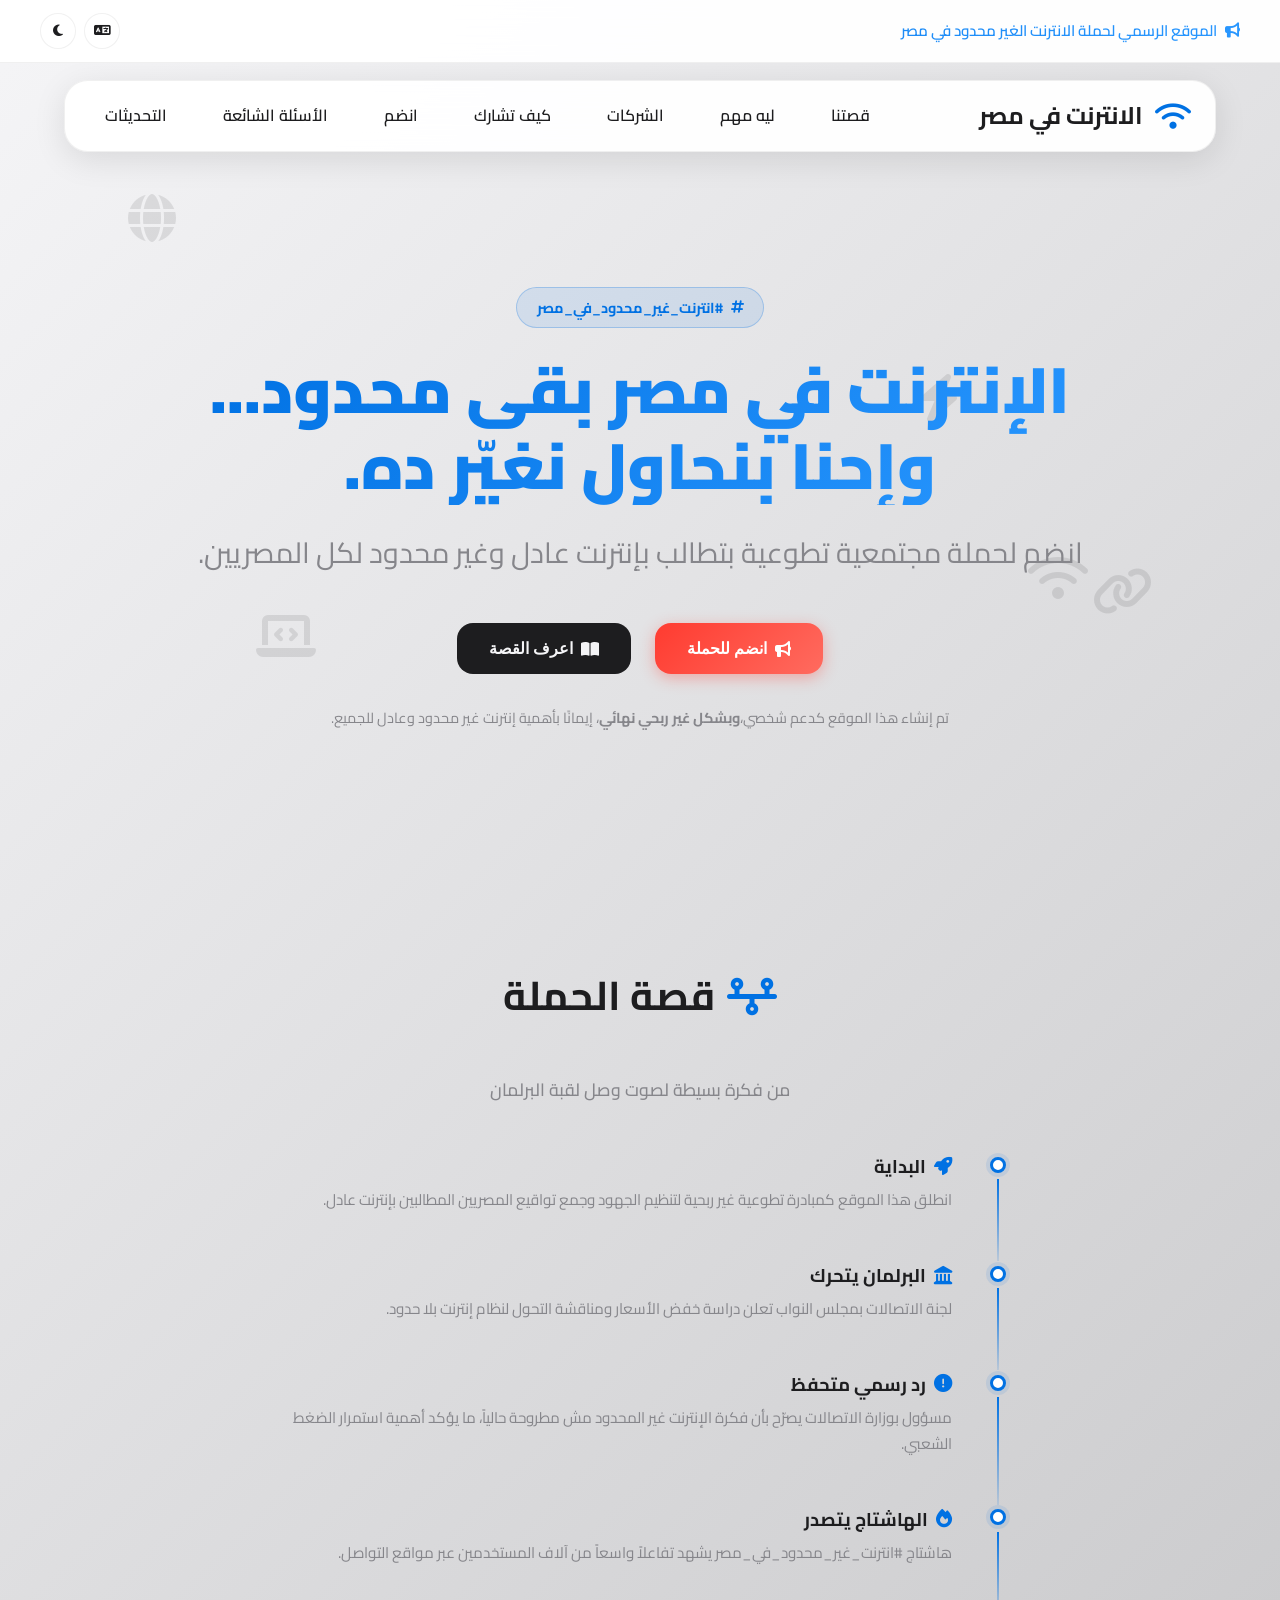
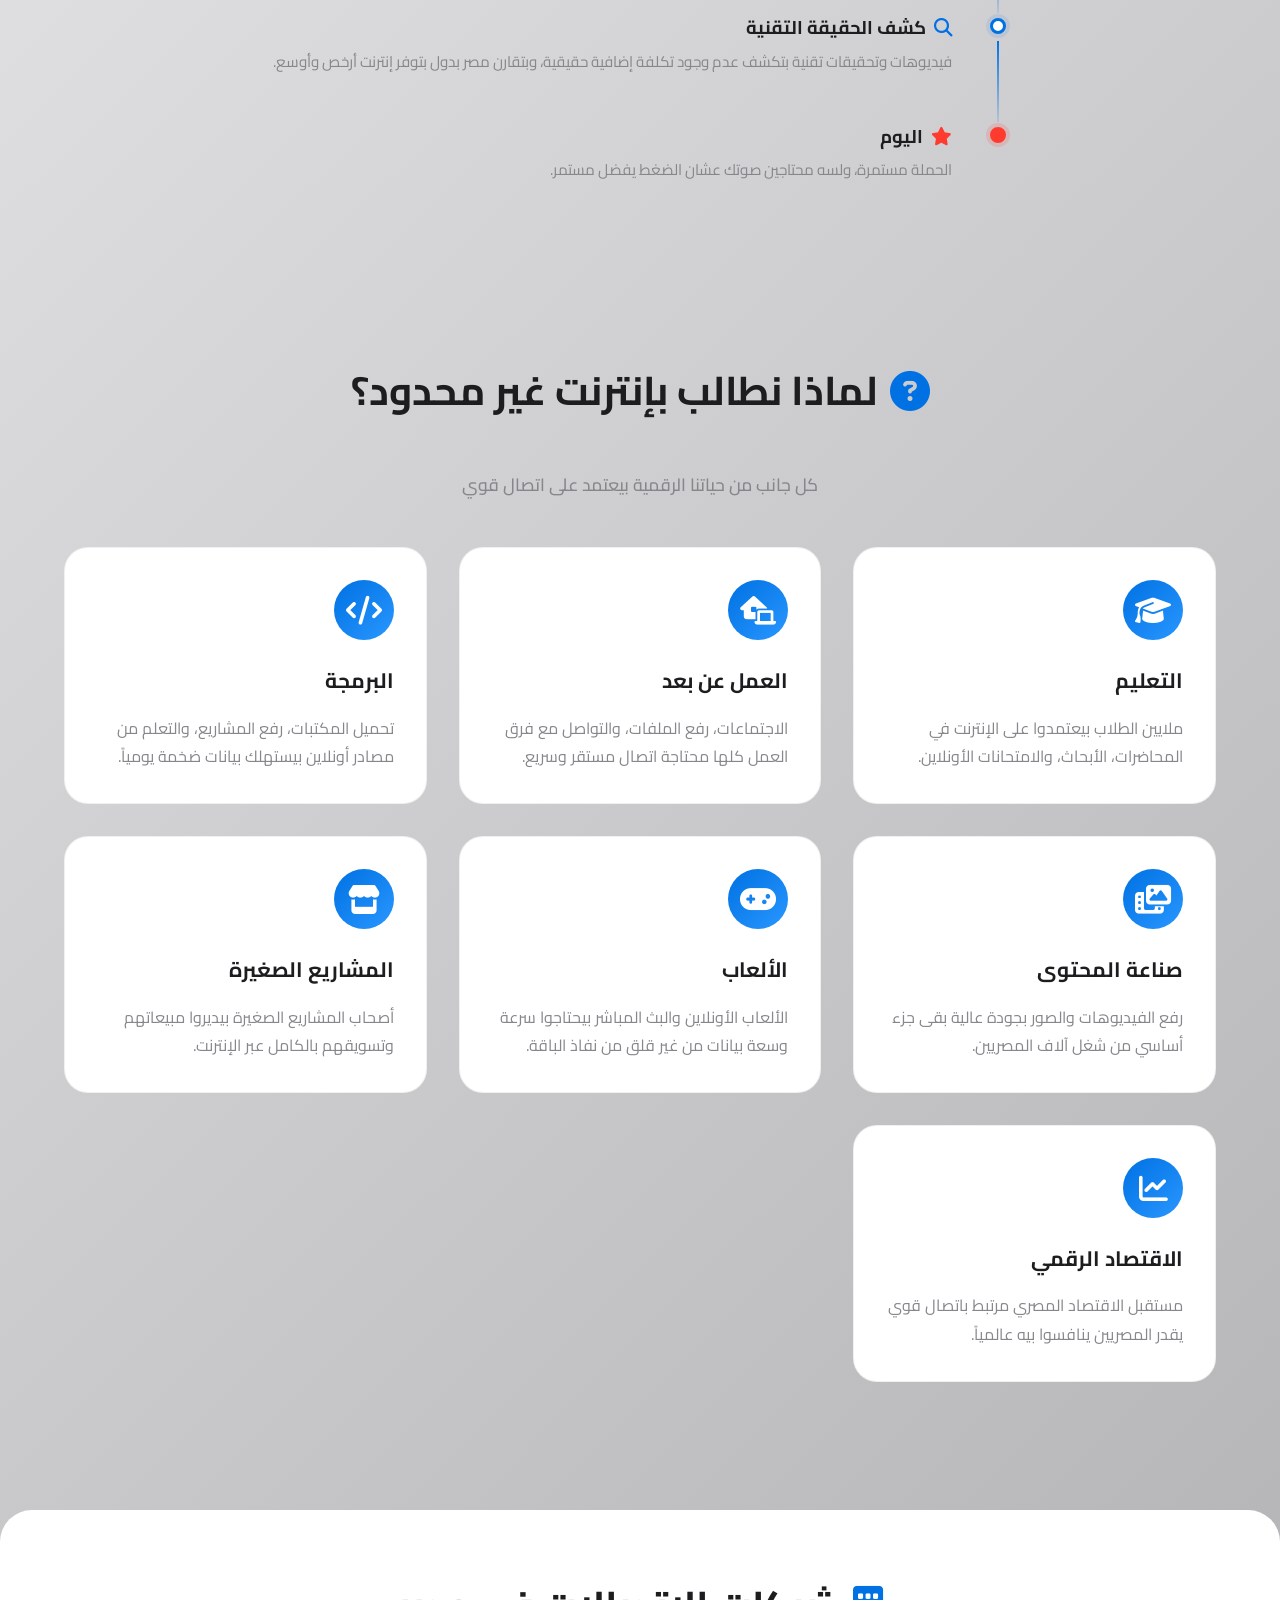
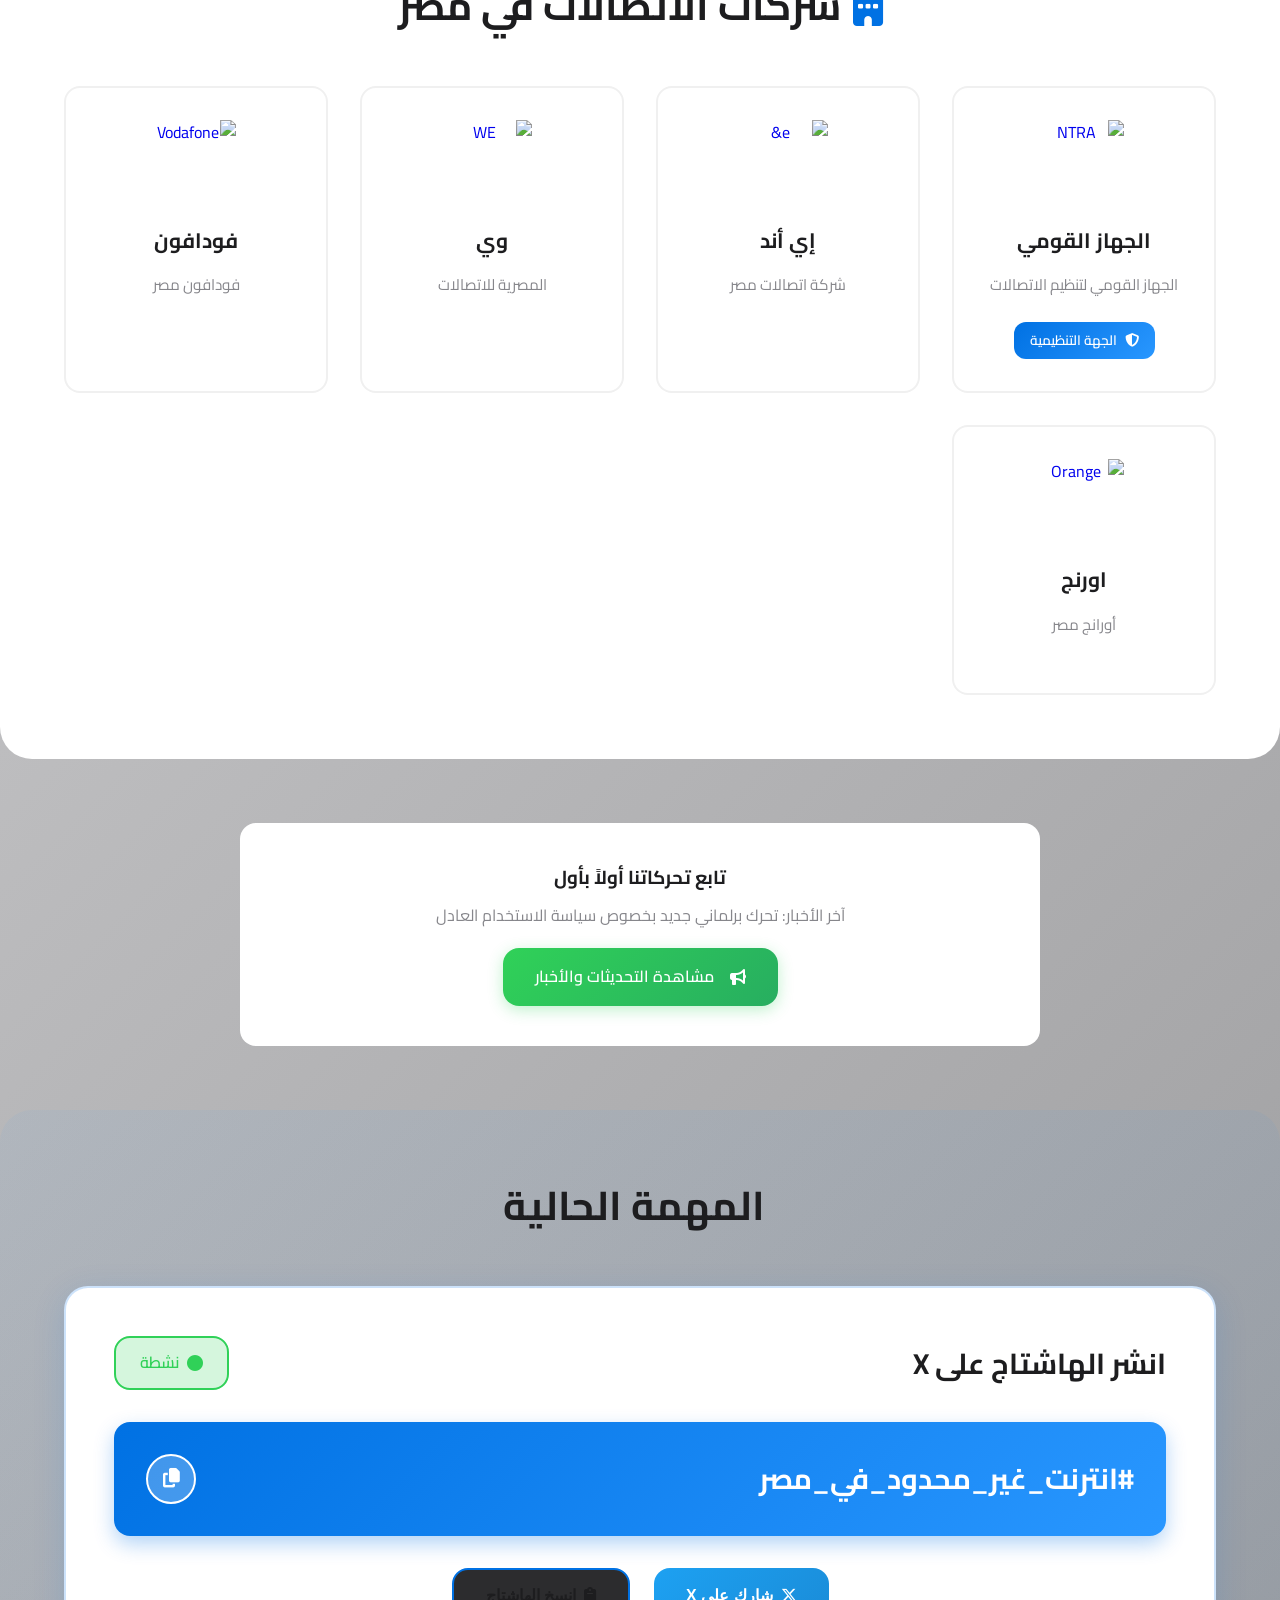
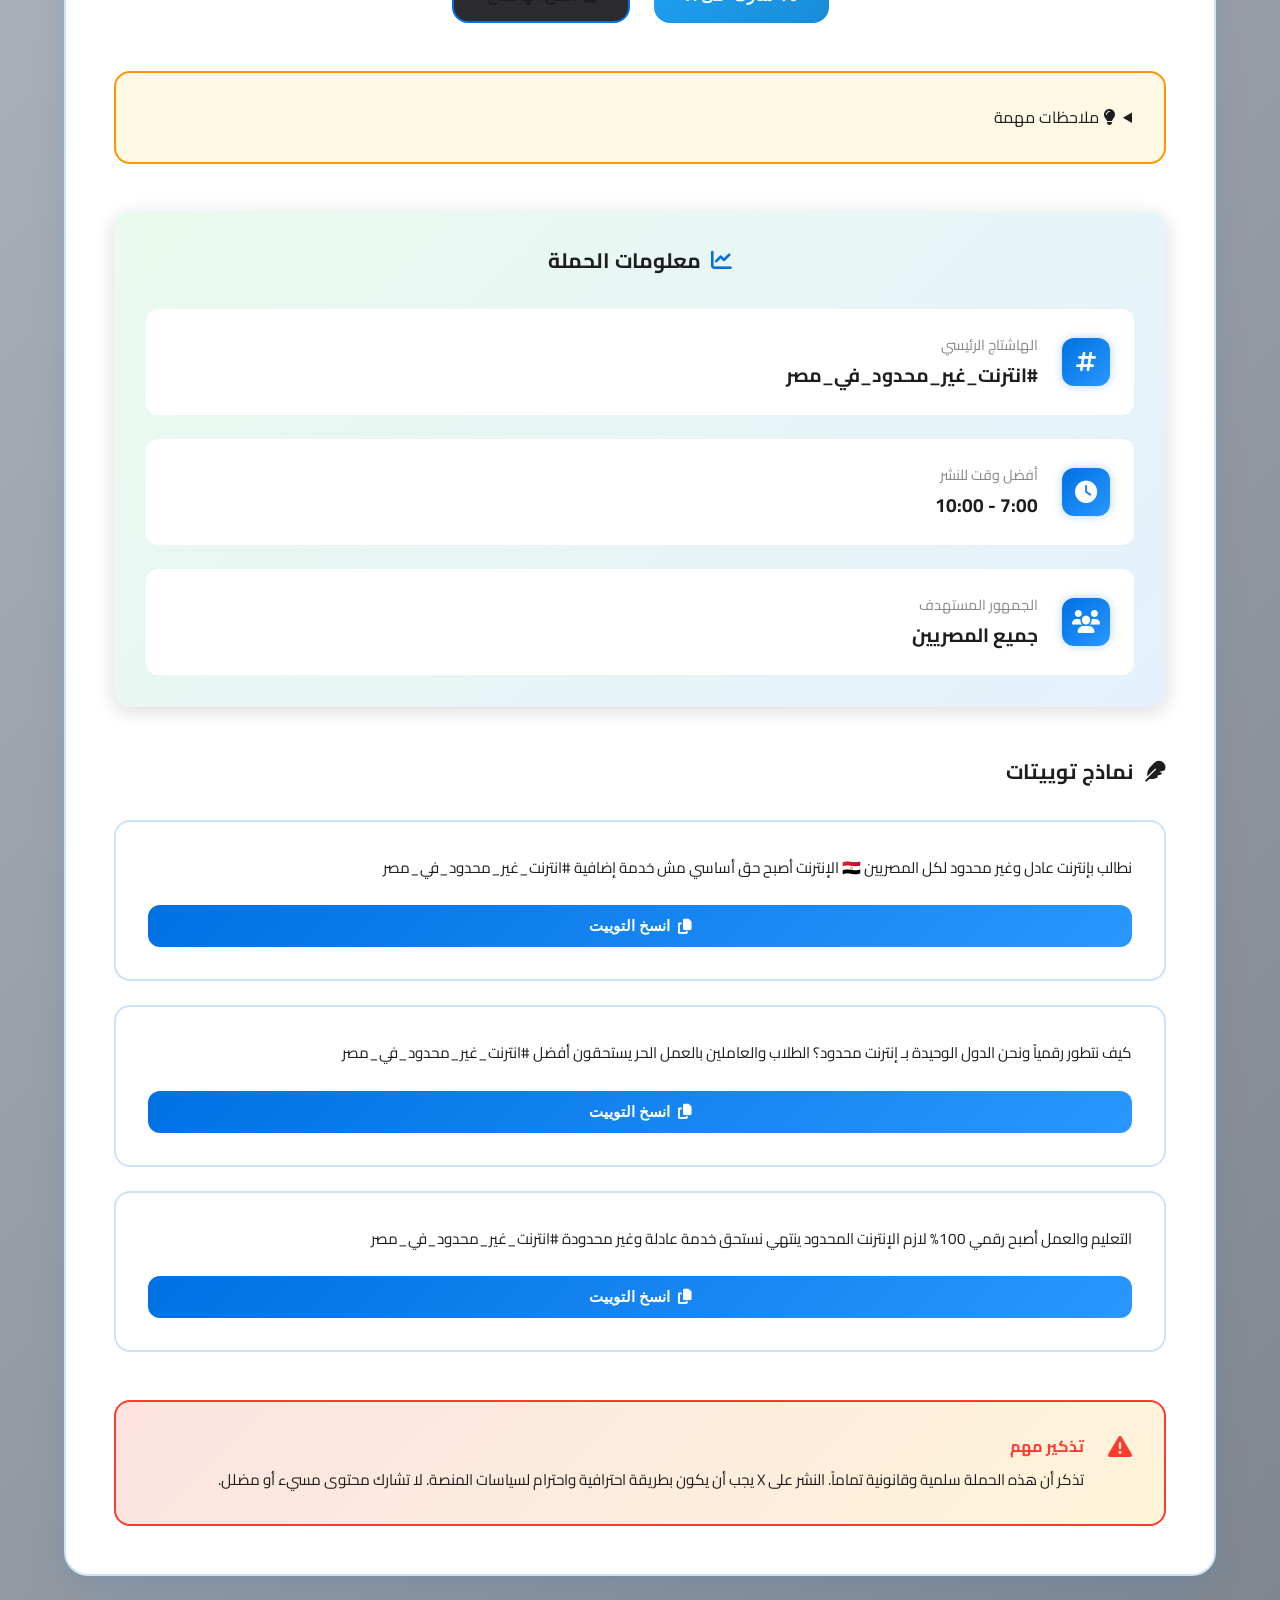
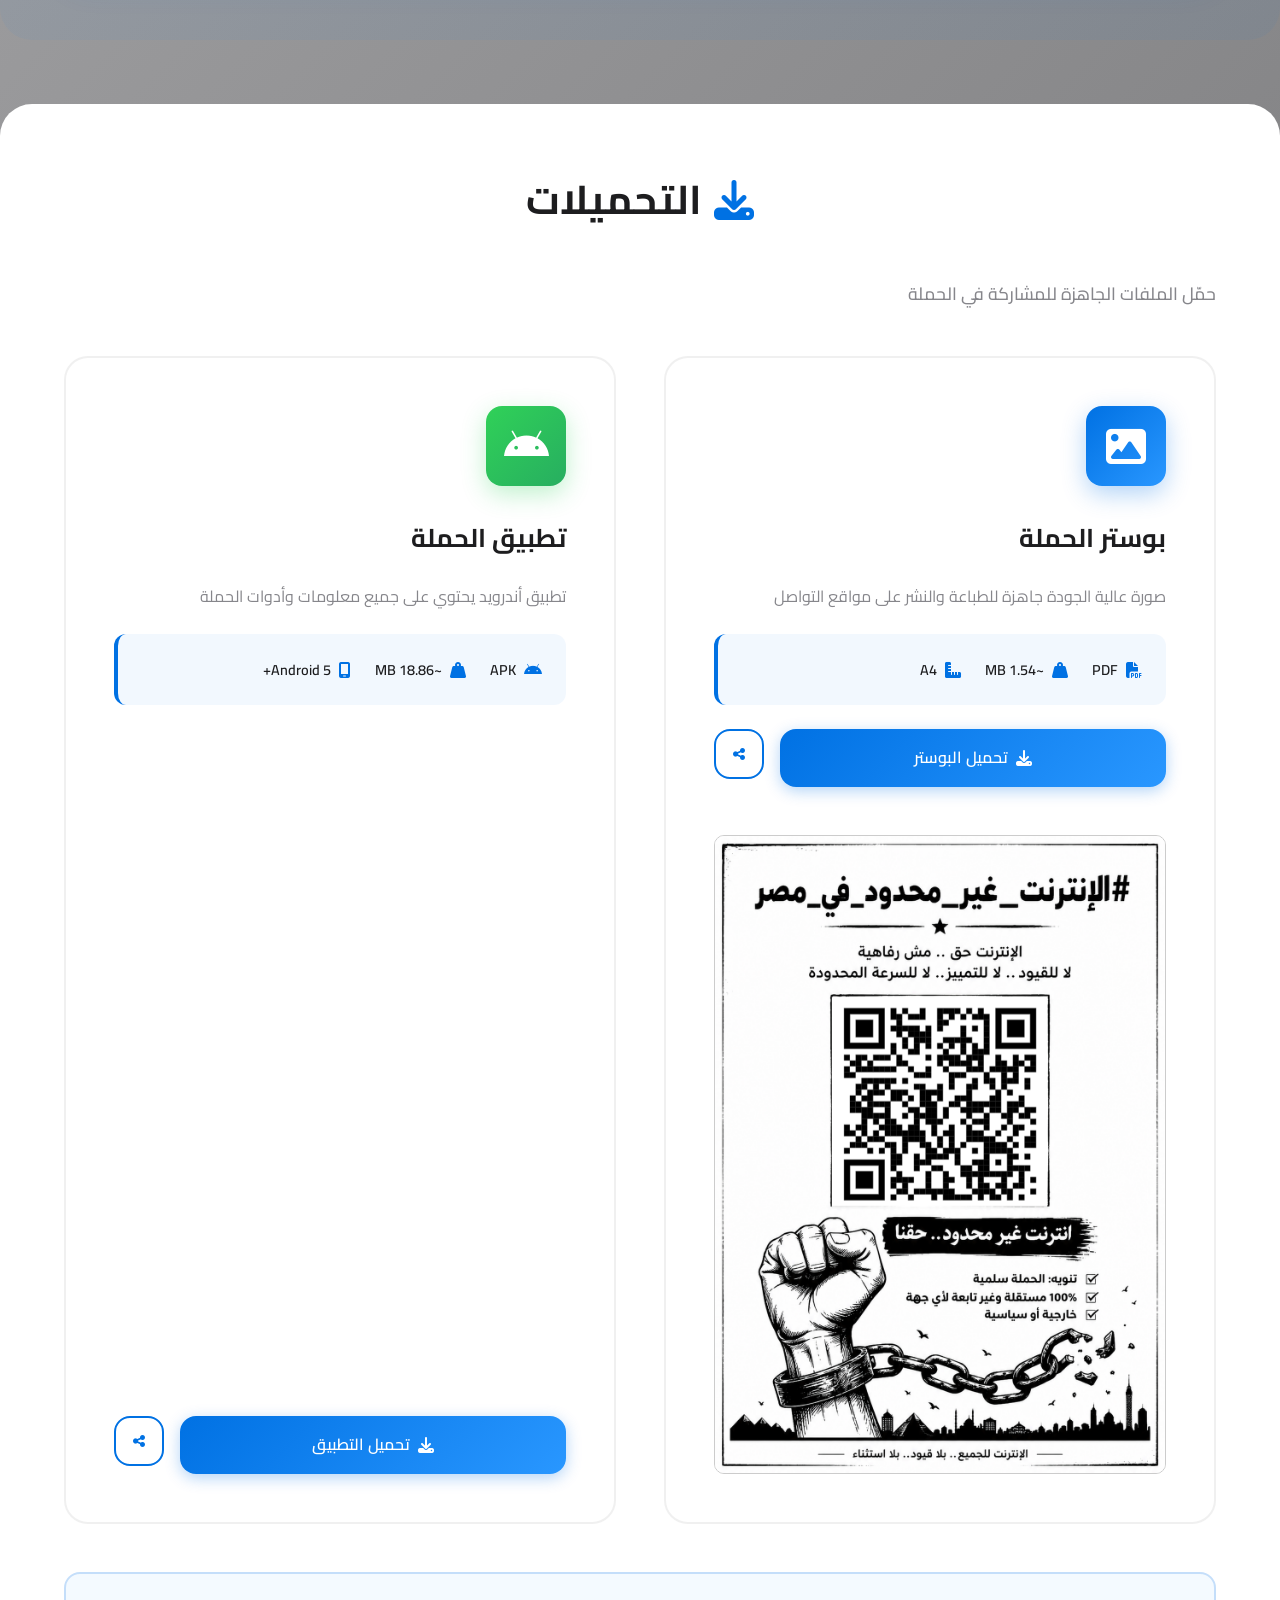
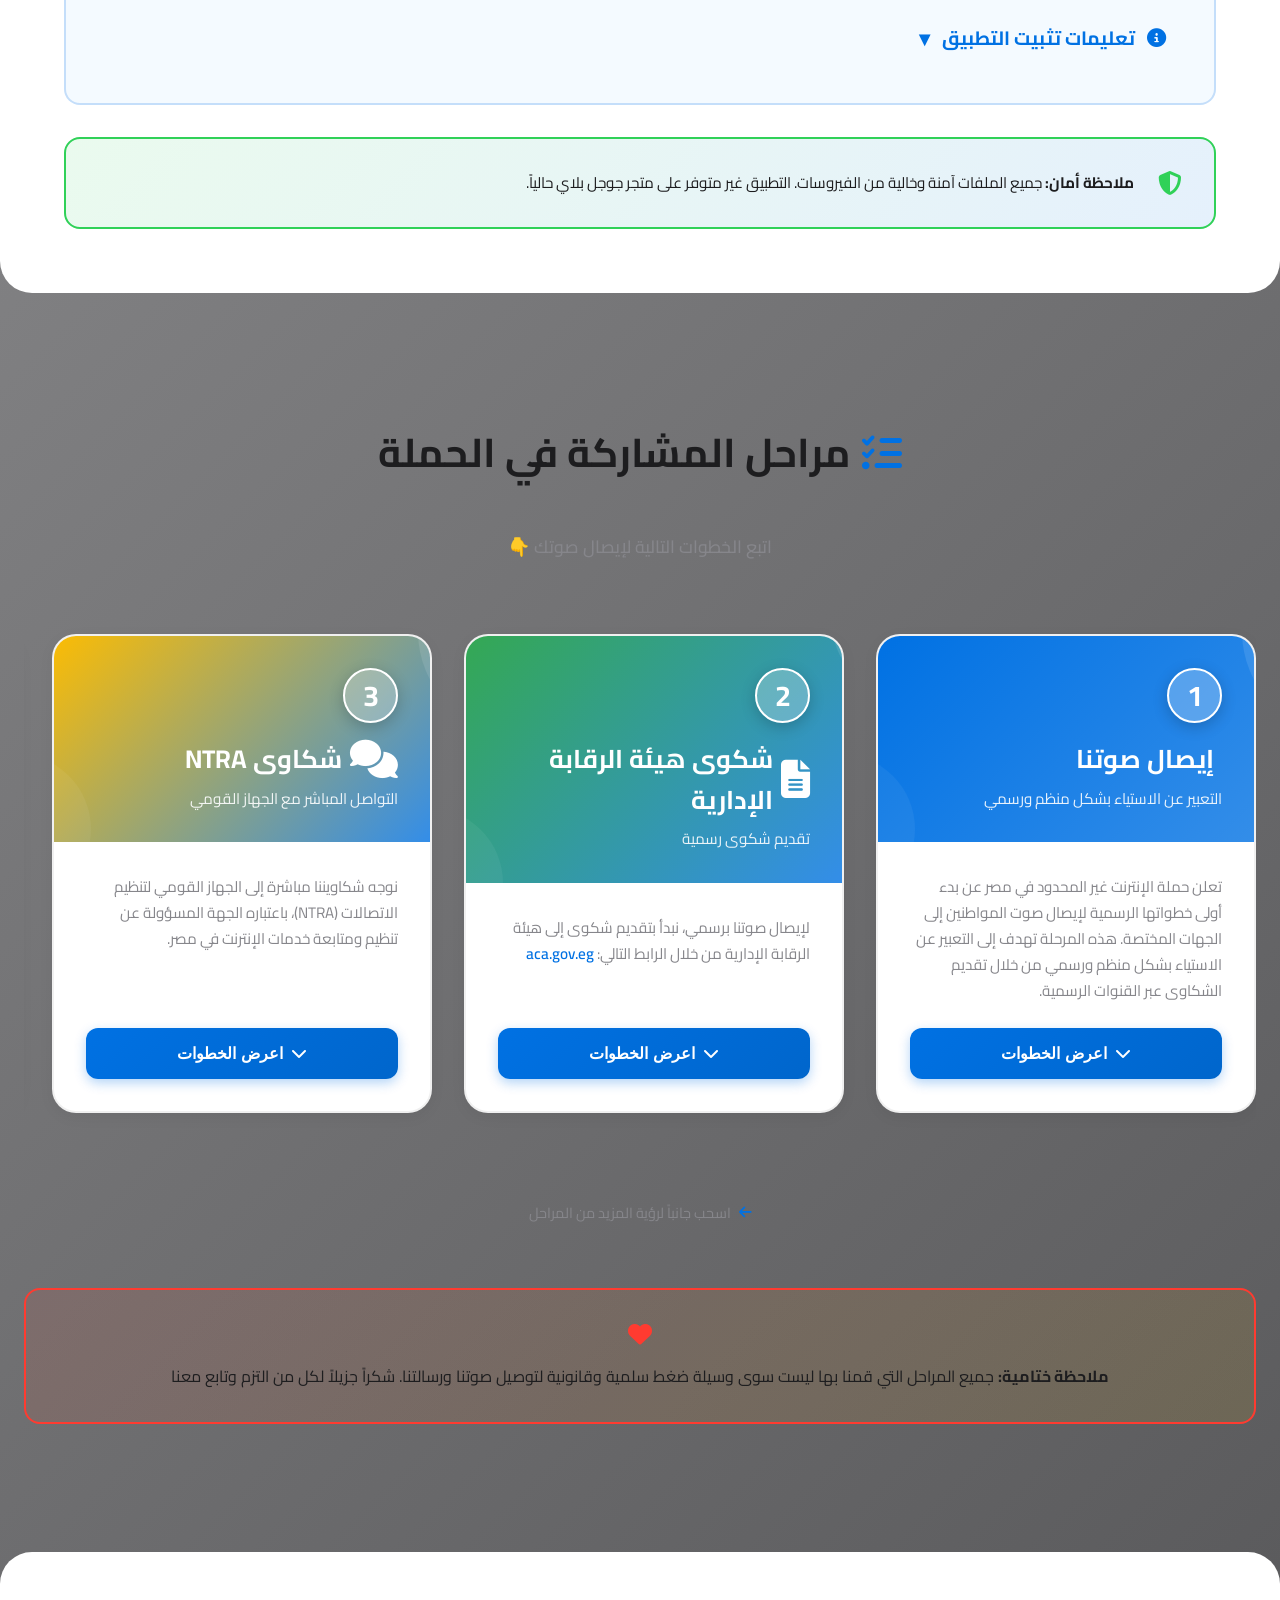
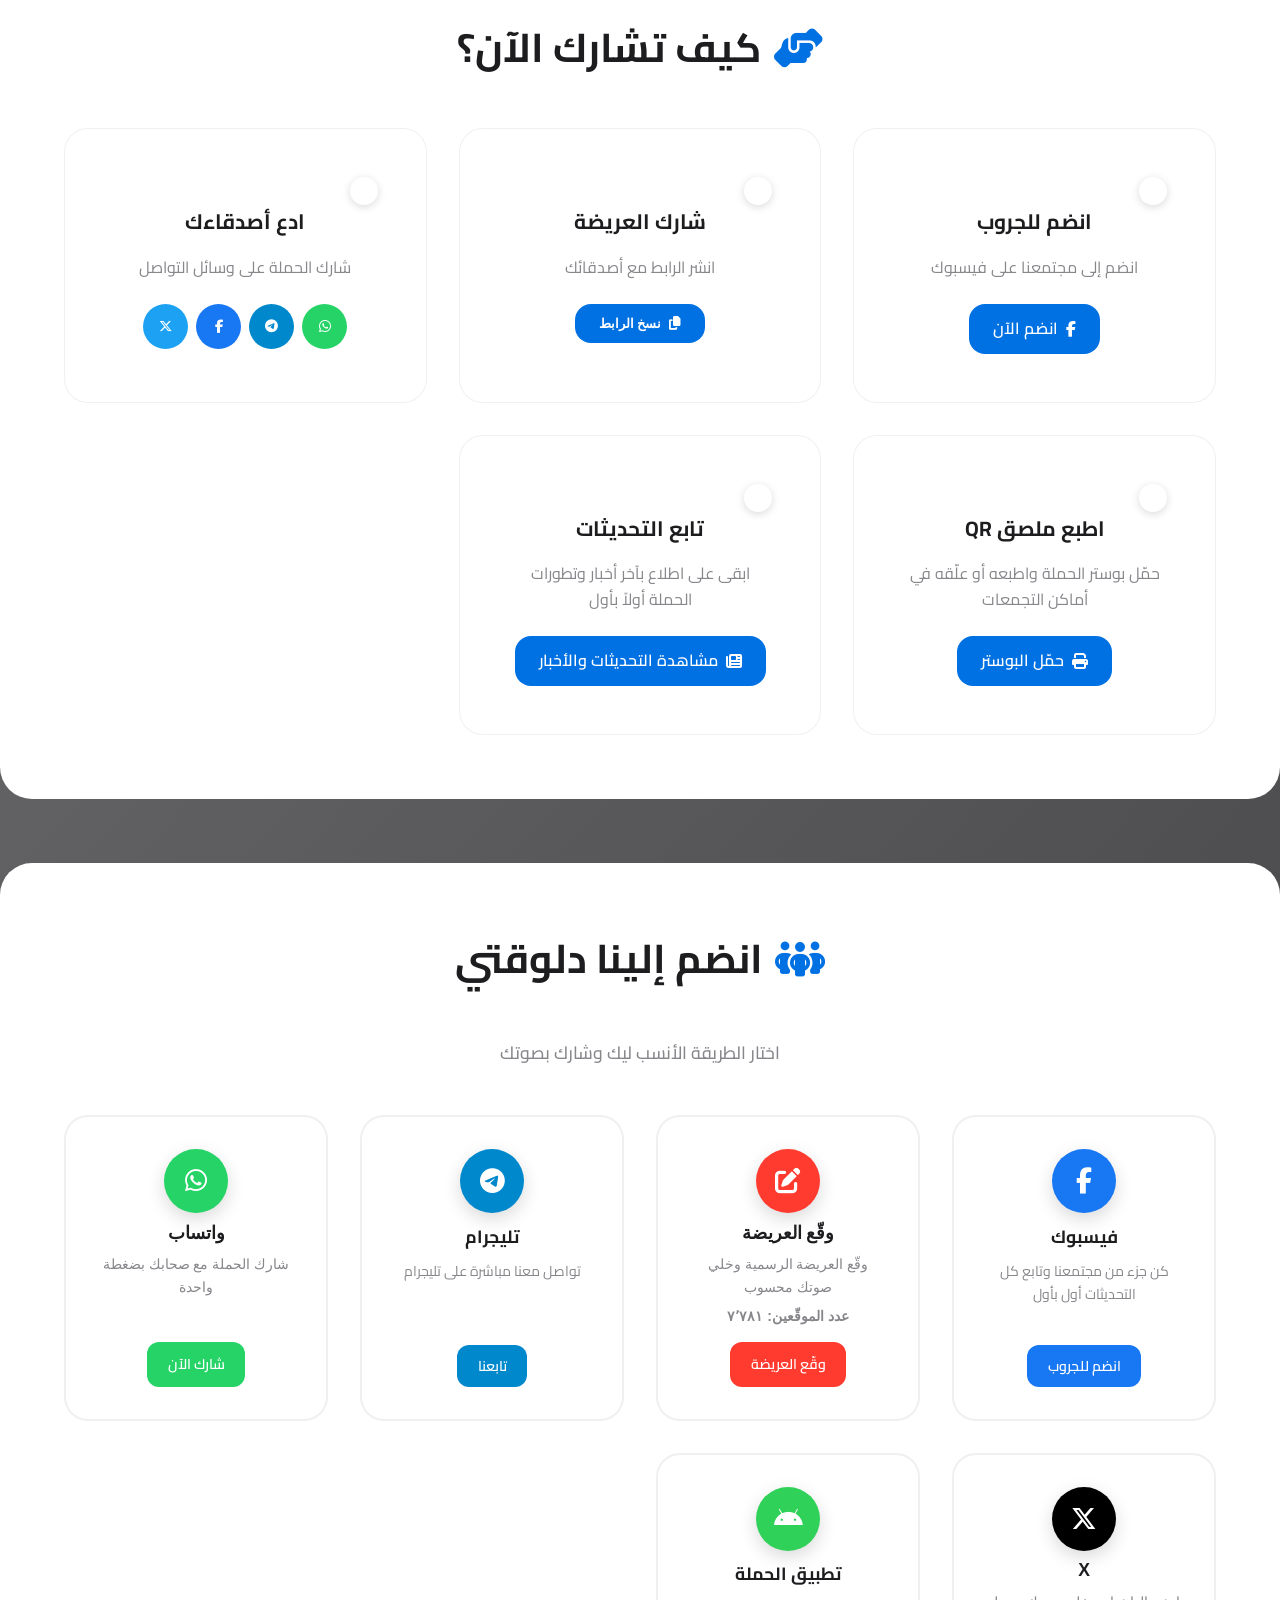
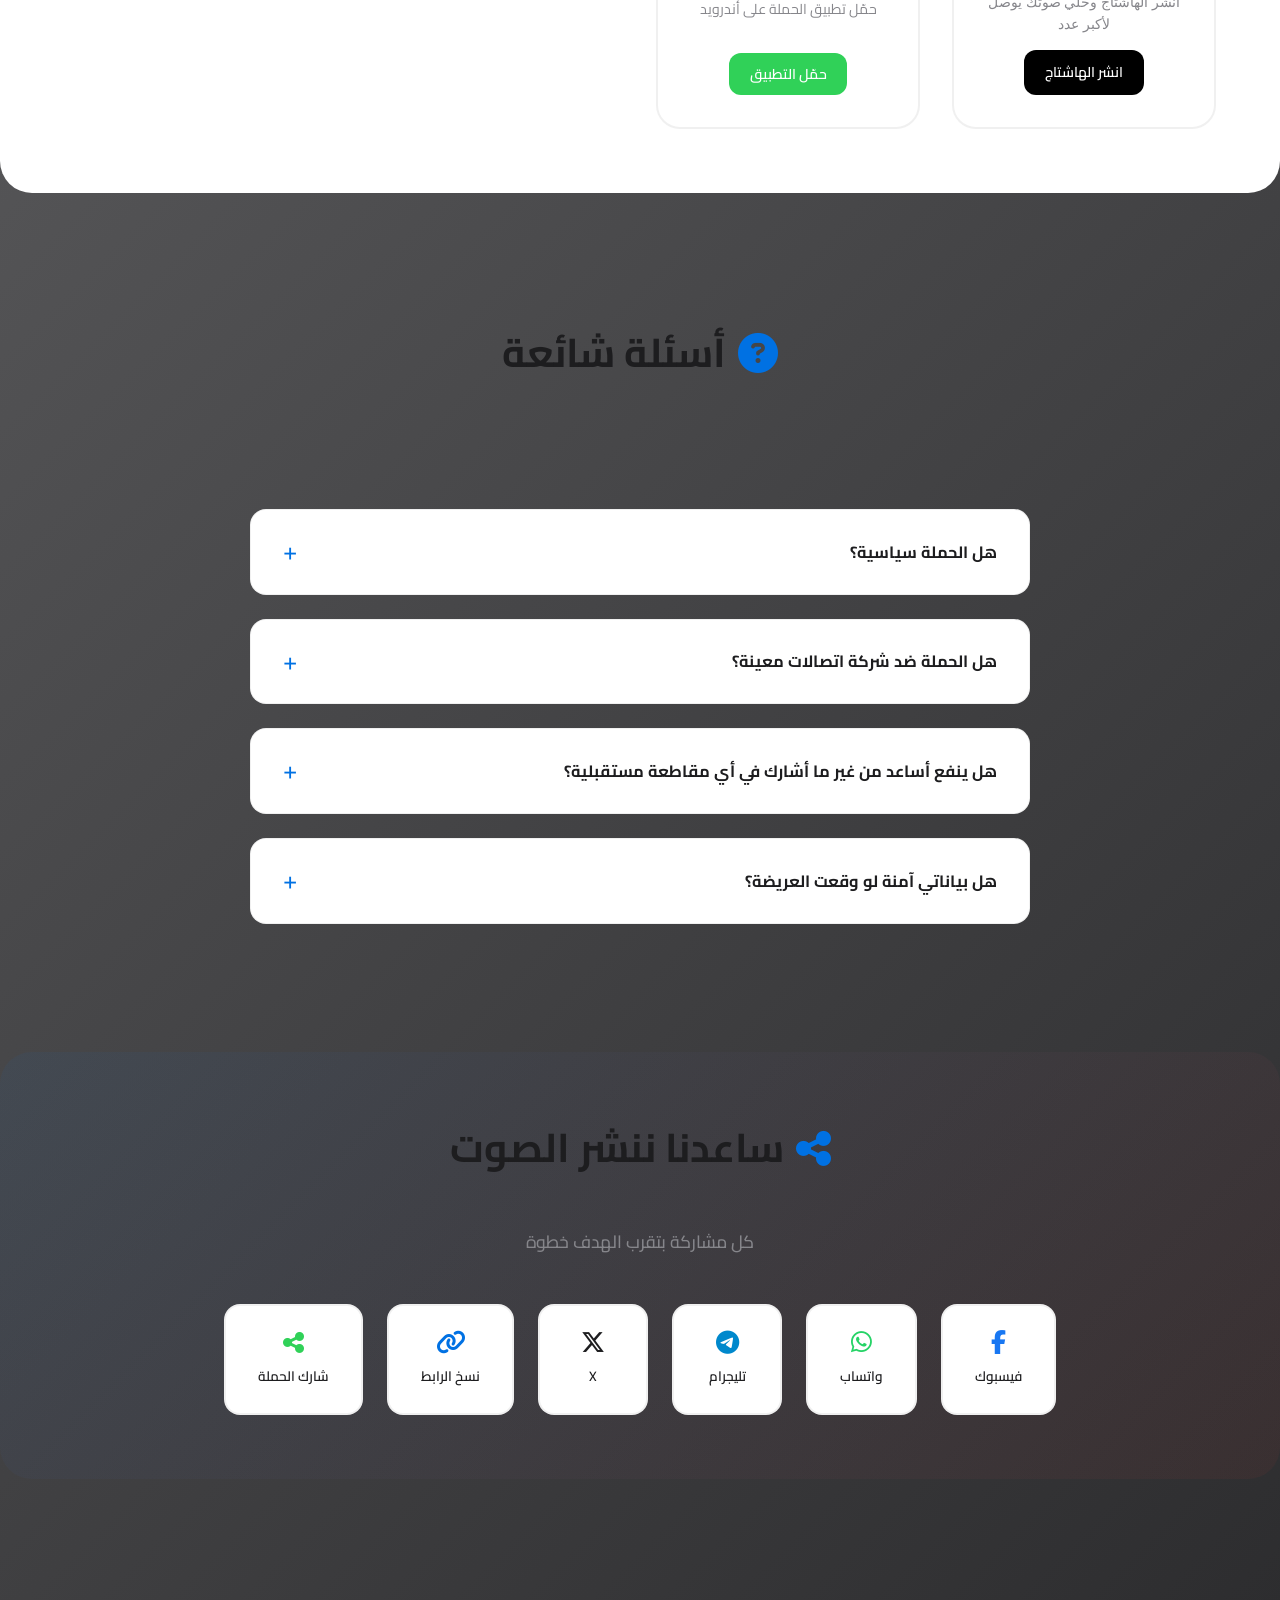
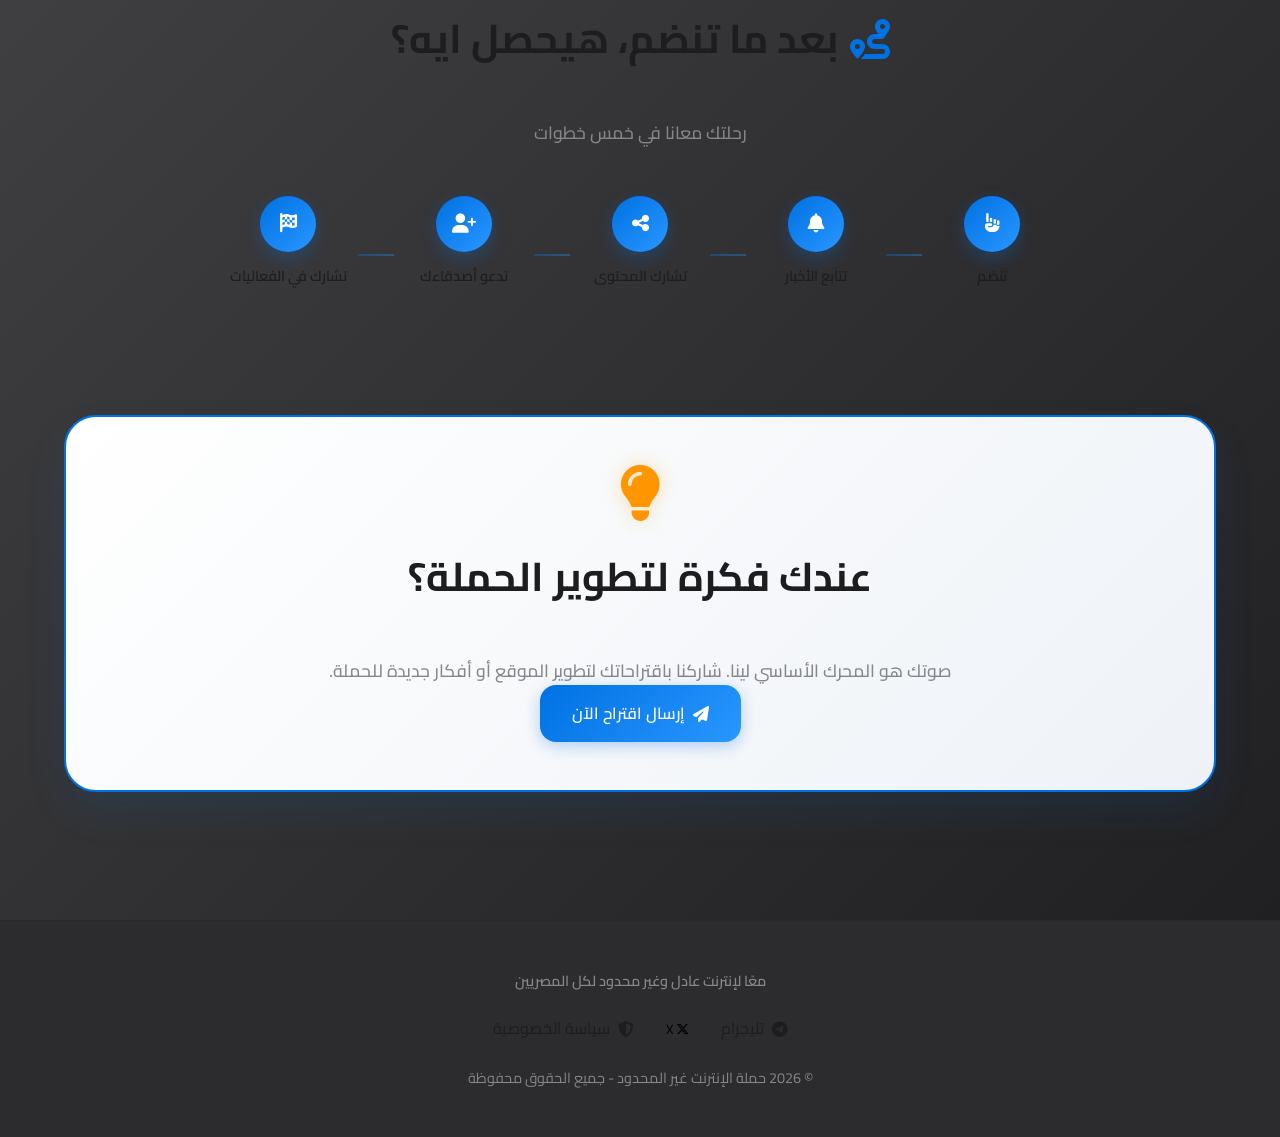
==== index.html @ aaf369da "New Update site content" ====
<!DOCTYPE html>
<html lang="ar" dir="rtl">
<head>
    <meta charset="UTF-8">
    <meta name="viewport" content="width=device-width, initial-scale=1.0">
    <meta name="theme-color" content="#0071e3">
    
    <!-- SEO Meta Tags -->
    <title>حملة الإنترنت غير المحدود في مصر | Unlimited Internet Egypt</title>
    <meta name="description" content="انضم لحملة #انترنت_غير_محدود_في_مصر - مطالبة شعبية موحدة للحصول على إنترنت عادل وغير محدود">
    <meta name="keywords" content="انترنت غير محدود, مصر,#انترنت_غير_محدود_في_مصر,we,orange,e&,vodafone,الموقع الرسمي لحمله الانترنت الغير محدود في مصر , unlimited internet, Egypt, NTRA, استخدام عادل">
    <meta name="author" content="Ziad Mohamed">
    <meta name="robots" content="index, follow">
    <link rel="canonical" href="https://ziadmohamed-w7.github.io/campaign-site/index.html">
    <meta name="title" content="الموقع الرسمي لحمله الانترنت الغير محدود في مصر " >
    
    <!-- Open Graph -->
    <meta property="og:type" content="website">
    <meta property="og:title" content="حملة الإنترنت غير المحدود في مصر">
    <meta property="og:description" content="انضم إلى الحملة الشعبية للمطالبة بإنترنت عادل">
    <meta property="og:image" content="https://ziadmohamed-w7.github.io/campaign-site/banner.jpg">
    <meta property="og:url" content="https://ziadmohamed-w7.github.io/campaign-site/">
    
    <!-- Twitter Card -->
    <meta name="twitter:card" content="summary_large_image">
    <meta name="twitter:title" content="حملة الإنترنت غير المحدود في مصر">


<script type="application/ld+json">
{
  "@context": "https://schema.org",
  "@type": "Organization",
  "name": "حملة الإنترنت غير المحدود في مصر",
  "url": "https://ziadmohamed-w7.github.io/campaign-site/",
  "logo": "https://ziadmohamed-w7.github.io/campaign-site/banner.jpg",
  "sameAs": [
    "https://unlimited-internet.pages.dev"
  ]
}
</script>


    <!-- Preconnect -->
    <link rel="preconnect" href="https://fonts.googleapis.com">
    <link rel="preconnect" href="https://fonts.gstatic.com" crossorigin>
    <link rel="dns-prefetch" href="https://cdnjs.cloudflare.com">
    
    <!-- Fonts & Icons -->
    <link href="https://fonts.googleapis.com/css2?family=Cairo:wght@300;400;600;700;900&display=swap" rel="stylesheet">
    <link rel="stylesheet" href="https://cdnjs.cloudflare.com/ajax/libs/font-awesome/6.5.0/css/all.min.css">
    
    <!-- Favicon -->
    <link rel="icon" type="image/x-icon" href="favicon.ico">
    <link rel="apple-touch-icon" href="apple-touch-icon.png">
    
    <!-- Stylesheet -->
    <link rel="stylesheet" href="style.css">


    <!-- Google tag (gtag.js) -->
    <script async src="https://www.googletagmanager.com/gtag/js?id=G-CRQR6NVCX0"></script>
    <script>
       window.dataLayer = window.dataLayer || [];
       function gtag(){dataLayer.push(arguments);}
       gtag('js', new Date());

       gtag('config', 'G-CRQR6NVCX0');
    </script>

</head>
<body>

    <!-- شاشة الترحيب -->
    <div class="welcome-screen" id="welcomeScreen">
        <div class="welcome-content">
            <div class="loader-animation">
                <i class="fas fa-wifi loader-icon"></i>
            </div>
            <h2 class="welcome-title" data-translate="welcomeTitle">مرحباً بك</h2>
            <p class="welcome-subtitle" data-translate="welcomeSubtitle">معًا نحو إنترنت أفضل</p>
        </div>
    </div>

    <!-- البانر العلوي -->
    <div class="top-banner">
        <div class="top-banner-content">
            <span class="banner-text">
                <i class="fas fa-bullhorn"></i>
                <span data-translate="bannerText">الموقع الرسمي لحملة الانترنت الغير محدود في مصر</span>
            </span>
            <div class="banner-actions">
                <button id="langToggle" class="icon-btn" title="تغيير اللغة">
                    <i class="fas fa-language"></i>
                </button>
                <button id="darkToggle" class="icon-btn" title="الوضع الليلي">
                    <i class="fas fa-moon"></i>
                </button>
            </div>
        </div>
    </div>

    <!-- الهيدر -->
    <header id="mainHeader">
        <div class="header-content">
            <div class="header-left">
                <div class="logo-container">
                    <i class="fas fa-wifi logo-icon"></i>
                    <h1 id="siteTitle" data-translate="siteTitle">الانترنت في مصر</h1>
                </div>
            </div>
            <nav class="header-nav">
                <button id="menuToggle" class="menu-icon" aria-label="القائمة">
                    <span class="bar"></span>
                    <span class="bar"></span>
                    <span class="bar"></span>
                </button>
                <ul id="navLinks" class="nav-list">
                    <li><a href="#story" data-translate="navStory">قصتنا</a></li>
                    <li><a href="#why" data-translate="navWhy">ليه مهم</a></li>
                    <li><a href="#operators" data-translate="navOperators">الشركات</a></li>
                    <li><a href="#how" data-translate="navHow">كيف تشارك</a></li>
                    <li><a href="#join" data-translate="navJoin">انضم</a></li>
                    <li><a href="#faq" data-translate="navFaq">الأسئلة الشائعة</a></li>
                    <li><a href="updates.html" data-translate="navUpdates">التحديثات</a></li>
                </ul>
            </nav>
        </div>
    </header>

    <!-- Hero Section -->
    <section class="hero-section">
        <div class="floating-elements">
            <span class="float-icon"><i class="fas fa-globe"></i></span>
            <span class="float-icon"><i class="fas fa-wifi"></i></span>
            <span class="float-icon"><i class="fas fa-laptop-code"></i></span>
            <span class="float-icon"><i class="fas fa-bolt"></i></span>
            <span class="float-icon"><i class="fas fa-link"></i></span>
        </div>
        
        <div class="hero-content">
            <span class="hero-eyebrow" data-aos="fade-up">
                <i class="fas fa-hashtag"></i>
                <span data-translate="heroEyebrow">#انترنت_غير_محدود_في_مصر</span>
            </span>

            <h2 class="hero-title" data-aos="fade-up" data-translate="heroTitle">الإنترنت في مصر بقى محدود...<br>وإحنا بنحاول نغيّر ده.</h2>
            <p class="hero-subtitle" data-aos="fade-up" data-translate="heroSubtitle">
                انضم لحملة مجتمعية تطوعية بتطالب بإنترنت عادل وغير محدود لكل المصريين.
            </p>

            <div class="hero-buttons" data-aos="fade-up">
                <button class="btn btn-danger" onclick="document.getElementById('join').scrollIntoView({behavior:'smooth'})">
                    <i class="fas fa-bullhorn"></i>
                    <span data-translate="btnJoinCampaign">انضم للحملة</span>
                </button>
                <button class="btn btn-dark" onclick="document.getElementById('story').scrollIntoView({behavior:'smooth'})">
                    <i class="fas fa-book-open"></i>
                    <span data-translate="btnLearnStory">اعرف القصة</span>
                </button>
            </div>

            <small class="hero-note" data-aos="fade-up" data-translate="heroNote">
                تم إنشاء هذا الموقع كدعم شخصي،<b>وبشكل غير ربحي نهائي</b>، إيمانًا بأهمية إنترنت غير محدود وعادل للجميع.
            </small>
        </div>
    </section>

    <!-- قصة الحملة -->
    <section id="story" class="story-section">
        <div class="container">
            <h2 class="section-title" data-aos="fade-up">
                <i class="fas fa-timeline"></i>
                <span data-translate="storyTitle">قصة الحملة</span>
            </h2>
            <p class="section-subtitle" data-aos="fade-up" style="text-align:center;" data-translate="storySubtitle">من فكرة بسيطة لصوت وصل لقبة البرلمان</p>

            <div class="story-timeline" data-aos="fade-up">
                <div class="story-node">
                    <div class="story-node-marker">
                        <div class="story-node-dot"></div>
                        <div class="story-node-line"></div>
                    </div>
                    <div class="story-node-content">
                        <h3 class="story-node-title"><i class="fas fa-rocket"></i> <span data-translate="story1Title">البداية</span></h3>
                        <p class="story-node-desc" data-translate="story1Desc">انطلق هذا الموقع كمبادرة تطوعية غير ربحية لتنظيم الجهود وجمع تواقيع المصريين المطالبين بإنترنت عادل.</p>
                    </div>
                </div>
                <div class="story-node">
                    <div class="story-node-marker">
                        <div class="story-node-dot"></div>
                        <div class="story-node-line"></div>
                    </div>
                    <div class="story-node-content">
                        <h3 class="story-node-title"><i class="fas fa-landmark"></i> <span data-translate="story2Title">البرلمان يتحرك</span></h3>
                        <p class="story-node-desc" data-translate="story2Desc">لجنة الاتصالات بمجلس النواب تعلن دراسة خفض الأسعار ومناقشة التحول لنظام إنترنت بلا حدود.</p>
                    </div>
                </div>
                <div class="story-node">
                    <div class="story-node-marker">
                        <div class="story-node-dot"></div>
                        <div class="story-node-line"></div>
                    </div>
                    <div class="story-node-content">
                        <h3 class="story-node-title"><i class="fas fa-circle-exclamation"></i> <span data-translate="story3Title">رد رسمي متحفظ</span></h3>
                        <p class="story-node-desc" data-translate="story3Desc">مسؤول بوزارة الاتصالات يصرّح بأن فكرة الإنترنت غير المحدود مش مطروحة حالياً، ما يؤكد أهمية استمرار الضغط الشعبي.</p>
                    </div>
                </div>
                <div class="story-node">
                    <div class="story-node-marker">
                        <div class="story-node-dot"></div>
                        <div class="story-node-line"></div>
                    </div>
                    <div class="story-node-content">
                        <h3 class="story-node-title"><i class="fas fa-fire"></i> <span data-translate="story4Title">الهاشتاج يتصدر</span></h3>
                        <p class="story-node-desc" data-translate="story4Desc">هاشتاج #انترنت_غير_محدود_في_مصر يشهد تفاعلاً واسعاً من آلاف المستخدمين عبر مواقع التواصل.</p>
                    </div>
                </div>
                <div class="story-node">
                    <div class="story-node-marker">
                        <div class="story-node-dot"></div>
                        <div class="story-node-line"></div>
                    </div>
                    <div class="story-node-content">
                        <h3 class="story-node-title"><i class="fas fa-magnifying-glass"></i> <span data-translate="story5Title">كشف الحقيقة التقنية</span></h3>
                        <p class="story-node-desc" data-translate="story5Desc">فيديوهات وتحقيقات تقنية بتكشف عدم وجود تكلفة إضافية حقيقية، وبتقارن مصر بدول بتوفر إنترنت أرخص وأوسع.</p>
                    </div>
                </div>
                <div class="story-node is-today">
                    <div class="story-node-marker">
                        <div class="story-node-dot"></div>
                        <div class="story-node-line"></div>
                    </div>
                    <div class="story-node-content">
                        <h3 class="story-node-title"><i class="fas fa-star"></i> <span data-translate="story6Title">اليوم</span></h3>
                        <p class="story-node-desc" data-translate="story6Desc">الحملة مستمرة، ولسه محتاجين صوتك عشان الضغط يفضل مستمر.</p>
                    </div>
                </div>
            </div>
        </div>
    </section>

    <!-- ليه إنترنت غير محدود مهم -->
    <section id="why" class="why-section">
        <div class="container">
            <h2 class="section-title" data-aos="fade-up">
                <i class="fas fa-circle-question"></i>
                <span data-translate="whyTitle">لماذا نطالب بإنترنت غير محدود؟</span>
            </h2>
            <p class="section-subtitle" data-aos="fade-up" style="text-align:center;" data-translate="whySubtitle">كل جانب من حياتنا الرقمية بيعتمد على اتصال قوي</p>

            <div class="reasons-grid" data-aos="fade-up">
                <div class="reason-card">
                    <div class="reason-icon"><i class="fas fa-graduation-cap"></i></div>
                    <h3 class="operator-name" data-translate="whyEduTitle">التعليم</h3>
                    <p data-translate="whyEduDesc">ملايين الطلاب بيعتمدوا على الإنترنت في المحاضرات، الأبحاث، والامتحانات الأونلاين.</p>
                </div>
                <div class="reason-card">
                    <div class="reason-icon"><i class="fas fa-house-laptop"></i></div>
                    <h3 class="operator-name" data-translate="whyWorkTitle">العمل عن بعد</h3>
                    <p data-translate="whyWorkDesc">الاجتماعات، رفع الملفات، والتواصل مع فرق العمل كلها محتاجة اتصال مستقر وسريع.</p>
                </div>
                <div class="reason-card">
                    <div class="reason-icon"><i class="fas fa-code"></i></div>
                    <h3 class="operator-name" data-translate="whyCodeTitle">البرمجة</h3>
                    <p data-translate="whyCodeDesc">تحميل المكتبات، رفع المشاريع، والتعلم من مصادر أونلاين بيستهلك بيانات ضخمة يومياً.</p>
                </div>
                <div class="reason-card">
                    <div class="reason-icon"><i class="fas fa-photo-film"></i></div>
                    <h3 class="operator-name" data-translate="whyContentTitle">صناعة المحتوى</h3>
                    <p data-translate="whyContentDesc">رفع الفيديوهات والصور بجودة عالية بقى جزء أساسي من شغل آلاف المصريين.</p>
                </div>
                <div class="reason-card">
                    <div class="reason-icon"><i class="fas fa-gamepad"></i></div>
                    <h3 class="operator-name" data-translate="whyGamingTitle">الألعاب</h3>
                    <p data-translate="whyGamingDesc">الألعاب الأونلاين والبث المباشر بيحتاجوا سرعة وسعة بيانات من غير قلق من نفاذ الباقة.</p>
                </div>
                <div class="reason-card">
                    <div class="reason-icon"><i class="fas fa-store"></i></div>
                    <h3 class="operator-name" data-translate="whyBizTitle">المشاريع الصغيرة</h3>
                    <p data-translate="whyBizDesc">أصحاب المشاريع الصغيرة بيديروا مبيعاتهم وتسويقهم بالكامل عبر الإنترنت.</p>
                </div>
                <div class="reason-card">
                    <div class="reason-icon"><i class="fas fa-chart-line"></i></div>
                    <h3 class="operator-name" data-translate="whyEconTitle">الاقتصاد الرقمي</h3>
                    <p data-translate="whyEconDesc">مستقبل الاقتصاد المصري مرتبط باتصال قوي يقدر المصريين ينافسوا بيه عالمياً.</p>
                </div>
            </div>
        </div>
    </section>

    <!-- قسم الشركات -->
    <section id="operators" class="operators-section">
        <div class="container">
            <h2 class="section-title" data-aos="fade-up">
                <i class="fas fa-building"></i>
                <span data-translate="operatorsTitle">شركات الاتصالات في مصر</span>
            </h2>
            
            <div class="operators-grid" data-aos="fade-up">
                <a href="https://www.tra.gov.eg/ar/" target="_blank" rel="noopener" class="operator-card ntra-card">
                    <div class="operator-icon">
                        <img src="img/ntra.png" alt="NTRA" loading="lazy" width="100" height="100">
                    </div>
                    <h3 class="operator-name" data-translate="ntraName">الجهاز القومي</h3>
                    <p class="operator-desc" data-translate="ntraDesc">الجهاز القومي لتنظيم الاتصالات</p>
                    <div class="operator-badge">
                        <i class="fas fa-shield-halved"></i>
                        <span data-translate="ntraBadge">الجهة التنظيمية</span>
                    </div>
                </a>

                <a href="https://www.eand.com.eg/" target="_blank" rel="noopener" class="operator-card eand-card">
                    <div class="operator-icon">
                        <img src="img/Eand.png" alt="e&" loading="lazy" width="100" height="100">
                    </div>
                    <h3 class="operator-name" data-translate="eandName">إي أند</h3>
                    <p class="operator-desc" data-translate="eandDesc">شركة اتصالات مصر</p>
                </a>

                <a href="https://www.te.eg/wps/portal/te/Personal" target="_blank" rel="noopener" class="operator-card we-card">
                    <div class="operator-icon">
                        <img src="img/We.png" alt="WE" loading="lazy" width="100" height="100">
                    </div>
                    <h3 class="operator-name" data-translate="weName">وي</h3>
                    <p class="operator-desc" data-translate="weDesc">المصرية للاتصالات</p>
                </a>

                <a href="https://web.vodafone.com.eg/ar/home" target="_blank" rel="noopener" class="operator-card vodafone-card">
                    <div class="operator-icon">
                        <img src="img/Vodafone.png" alt="Vodafone" loading="lazy" width="100" height="100">
                    </div>
                    <h3 class="operator-name" data-translate="vodafoneName">فودافون</h3>
                    <p class="operator-desc" data-translate="vodafoneDesc">فودافون مصر</p>
                </a>

                <a href="https://www.orange.eg/ar/" target="_blank" rel="noopener" class="operator-card orange-card">
                    <div class="operator-icon">
                        <img src="img/Orange.png" alt="Orange" loading="lazy" width="100" height="100">
                    </div>
                    <h3 class="operator-name" data-translate="orangeName">اورنج</h3>
                    <p class="operator-desc" data-translate="orangeDesc">أورانج مصر</p>
                </a>
            </div>
        </div>
    </section>

             <div class="updates-callout" style="text-align: center; padding: 40px 20px; background: var(--surface-light); border-radius: var(--radius-lg); margin: 20px auto; max-width: 800px;">
            <h3 style="margin-bottom: 10px;" data-translate="updatesPromptTitle">تابع تحركاتنا أولاً بأول</h3>
             <p style="color: var(--text-muted); margin-bottom: 20px;" data-translate="updatesPromptDesc">آخر الأخبار: تحرك برلماني جديد بخصوص سياسة الاستخدام العادل</p>
             <a href="updates.html" class="btn btn-secondary">
             <i class="fas fa-bullhorn" style="margin-left: 8px;"></i>
              <span data-translate="viewUpdatesBtn">مشاهدة التحديثات والأخبار</span>
              </a>
         </div>
         
<!-- قسم المهمة الحالية -->
<section id="mission" class="mission-section">
    <div class="container">
        <h2 class="section-title" data-aos="fade-up">
            <i class="fas fa-target"></i>
            <span data-translate="missionTitle">المهمة الحالية</span>
        </h2>

        <div class="mission-card" data-aos="fade-up">
            <div class="mission-header">
                <h3 data-translate="missionTwitter">انشر الهاشتاج على X</h3>
                <div class="mission-badge active">
                    <i class="fas fa-circle"></i>
                    <span data-translate="missionActive">نشطة</span>
                </div>
            </div>

            <div class="mission-content">
                <div class="hashtag-display">
                    <div class="hashtag-text">#انترنت_غير_محدود_في_مصر</div>
                    <button onclick="copyHashtag()" class="copy-hashtag-btn" title="انسخ الهاشتاج">
                        <i class="fas fa-copy"></i>
                    </button>
                </div>

                <div class="mission-actions">
                    <button onclick="shareToTwitter()" class="btn btn-twitter">
                        <i class="fab fa-x-twitter"></i>
                        <span data-translate="btnTwitter">شارك على X</span>
                    </button>
                    <button onclick="copyHashtag()" class="btn btn-copy">
                        <i class="fas fa-clipboard"></i>
                        <span data-translate="btnCopy">انسخ الهاشتاج</span>
                    </button>
                </div>
            </div>

            <!-- الملاحظات المهمة -->
<div class="mission-notes">
  <details>
    <summary class="notes-title">
      <i class="fas fa-lightbulb"></i>
      <span lang="ar">ملاحظات مهمة</span>
      <span lang="en" style="display:none;">Important Notes</span>
    </summary>

    <div class="notes-list">
      <!-- ملاحظة 1 -->
      <div class="note-item">
        <div class="note-number">1</div>
        <div class="note-content">
          <p lang="ar">
            <strong>الفاصل الزمني:</strong> يفضل الفاصل ما بين كل توييت والثانية 30 ثانية مثلاً
          </p>
          <p class="note-explanation" lang="ar">هذا يساعد على تجنب الحظر ويضمن وصول أفضل للهاشتاج</p>
        </div>
      </div>

      <!-- ملاحظة 2 -->
      <div class="note-item">
        <div class="note-number">2</div>
        <div class="note-content">
          <p lang="ar">
            <strong>تكرار التوييت:</strong> متكررش نفس التوييت اكتر من مره
          </p>
          <p class="note-explanation" lang="ar">غيّر الصيغة والكلمات في كل توييت لتجنب وسم التوييتات كـ spam</p>
        </div>
      </div>

      <!-- ملاحظة 3 -->
      <div class="note-item">
        <div class="note-number">3</div>
        <div class="note-content">
          <p lang="ar">
            <strong>الهاشتاجات المرتبطة:</strong> متكتبش اكتر من هاشتاجين في نفس التوييت
          </p>
          <p class="note-explanation" lang="ar">استخدم الهاشتاج الرئيسي + هاشتاج واحد آخر ذو صلة كحد أقصى</p>
        </div>
      </div>

      <!-- ملاحظة 4 -->
      <div class="note-item">
        <div class="note-number">4</div>
        <div class="note-content">
          <p lang="ar">
            <strong>صيغة التوييتات:</strong> اكتب جمل لها علاقة بالحملة
          </p>
          <p class="note-explanation" lang="ar">أضف اقتباسات عند الرد على التوييتات الأخرى لتزيد من التفاعل</p>
        </div>
      </div>
    </div>
  </details>
</div>


            <!-- قسم الإحصائيات -->
            <div class="mission-stats">
                <h4 class="stats-title">
                    <i class="fas fa-chart-line"></i>
                    <span lang="ar">معلومات الحملة</span>
                    <span lang="en" style="display:none;">Campaign Information</span>
                </h4>
                <div class="stats-grid">
                    <div class="stat-box">
                        <div class="stat-icon">
                            <i class="fas fa-hashtag"></i>
                        </div>
                        <div class="stat-content">
                            <p class="stat-label" lang="ar">الهاشتاج الرئيسي</p>
                            <p class="stat-label" lang="en" style="display:none;">Main Hashtag</p>
                            <p class="stat-value">#انترنت_غير_محدود_في_مصر</p>
                        </div>
                    </div>

                    <div class="stat-box">
                        <div class="stat-icon">
                            <i class="fas fa-clock"></i>
                        </div>
                        <div class="stat-content">
                            <p class="stat-label" lang="ar">أفضل وقت للنشر</p>
                            <p class="stat-label" lang="en" style="display:none;">Best Time to Post</p>
                            <p class="stat-value" lang="ar">7:00 - 10:00</p>
                            <p class="stat-value" lang="en" style="display:none;">7:00 PM - 10:00 PM</p>
                        </div>
                    </div>

                    <div class="stat-box">
                        <div class="stat-icon">
                            <i class="fas fa-users"></i>
                        </div>
                        <div class="stat-content">
                            <p class="stat-label" lang="ar">الجمهور المستهدف</p>
                            <p class="stat-label" lang="en" style="display:none;">Target Audience</p>
                            <p class="stat-value" lang="ar">جميع المصريين</p>
                            <p class="stat-value" lang="en" style="display:none;">All Egyptians</p>
                        </div>
                    </div>
                </div>
            </div>

            <!-- نماذج توييتات -->
            <div class="tweet-samples">
                <h4 class="samples-title">
                    <i class="fas fa-feather"></i>
                    <span lang="ar">نماذج توييتات</span>
                    <span lang="en" style="display:none;">Tweet Samples</span>
                </h4>

                <div class="samples-list">
                    <div class="sample-tweet">
                        <p lang="ar">
                            نطالب بإنترنت عادل وغير محدود لكل المصريين 🇪🇬
                            الإنترنت أصبح حق أساسي مش خدمة إضافية
                            #انترنت_غير_محدود_في_مصر
                        </p>
                        <p lang="en" style="display:none;">
                            We demand fair unlimited internet for all Egyptians 🇪🇬
                            Internet is now a basic right, not an extra service
                            #UnlimitedInternetEgypt
                        </p>
                        <button onclick="this.parentElement.classList.toggle('copied')" class="copy-tweet-btn">
                            <i class="fas fa-copy"></i>
                            <span lang="ar">انسخ التوييت</span>
                            <span lang="en" style="display:none;">Copy Tweet</span>
                        </button>
                    </div>

                    <div class="sample-tweet">
                        <p lang="ar">
                            كيف نتطور رقمياً ونحن الدول الوحيدة بـ إنترنت محدود؟
                            الطلاب والعاملين بالعمل الحر يستحقون أفضل
                            #انترنت_غير_محدود_في_مصر
                        </p>
                        <p lang="en" style="display:none;">
                            How can we transform digitally with limited internet?
                            Students and freelancers deserve better
                            #UnlimitedInternetEgypt
                        </p>
                        <button onclick="this.parentElement.classList.toggle('copied')" class="copy-tweet-btn">
                            <i class="fas fa-copy"></i>
                            <span lang="ar">انسخ التوييت</span>
                            <span lang="en" style="display:none;">Copy Tweet</span>
                        </button>
                    </div>

                    <div class="sample-tweet">
                        <p lang="ar">
                            التعليم والعمل أصبح رقمي 100%
                            لازم الإنترنت المحدود ينتهي
                            نستحق خدمة عادلة وغير محدودة
                            #انترنت_غير_محدود_في_مصر
                        </p>
                        <p lang="en" style="display:none;">
                            Education and work are now 100% digital
                            Limited internet must end
                            We deserve fair unlimited service
                            #UnlimitedInternetEgypt
                        </p>
                        <button onclick="this.parentElement.classList.toggle('copied')" class="copy-tweet-btn">
                            <i class="fas fa-copy"></i>
                            <span lang="ar">انسخ التوييت</span>
                            <span lang="en" style="display:none;">Copy Tweet</span>
                        </button>
                    </div>
                </div>
            </div>

            <!-- تنبيهات -->
            <div class="mission-alert">
                <i class="fas fa-exclamation-triangle"></i>
                <div class="alert-content">
                    <h5 lang="ar">تذكير مهم</h5>
                    <h5 lang="en" style="display:none;">Important Reminder</h5>
                    <p lang="ar">
                        تذكر أن هذه الحملة سلمية وقانونية تماماً. النشر على X يجب أن يكون بطريقة احترافية واحترام لسياسات المنصة. لا تشارك محتوى مسيء أو مضلل.
                    </p>
                    <p lang="en" style="display:none;">
                        Remember that this campaign is completely peaceful and legal. Posting on X should be professional and respectful of platform policies. Don't share abusive or misleading content.
                    </p>
                </div>
            </div>
        </div>
    </div>
</section>

<!-- قسم التحميلات -->
<section id="downloads" class="downloads-section">
    <div class="container">
        <h2 class="section-title" data-aos="fade-up">
            <i class="fas fa-download"></i>
            <span lang="ar">التحميلات</span>
            <span lang="en" style="display:none;">Downloads</span>
        </h2>
        
        <p class="section-subtitle" data-aos="fade-up">
            <span lang="ar">حمّل الملفات الجاهزة للمشاركة في الحملة</span>
            <span lang="en" style="display:none;">Download ready files to participate in the campaign</span>
        </p>

        <div class="downloads-grid" data-aos="fade-up">
            
            <!-- بطاقة بوستر الحملة -->
            <div class="download-card poster-card">
                <div class="download-icon">
                    <i class="fas fa-image"></i>
                </div>
                
                <div class="download-content">
                    <h3 class="download-title">
                        <span lang="ar">بوستر الحملة</span>
                        <span lang="en" style="display:none;">Campaign Poster</span>
                    </h3>
                    
                    <p class="download-description">
                        <span lang="ar">صورة عالية الجودة جاهزة للطباعة والنشر على مواقع التواصل</span>
                        <span lang="en" style="display:none;">High-quality image ready for printing and social media</span>
                    </p>
                    
                    <div class="download-info">
                        <span class="info-item">
                            <i class="fas fa-file-pdf"></i>
                            <span>PDF</span>
                        </span>
                        <span class="info-item">
                            <i class="fas fa-weight-hanging"></i>
                            <span>~1.54 MB</span>
                        </span>
                        <span class="info-item">
                            <i class="fas fa-ruler-combined"></i>
                            <span>A4</span>
                        </span>
                    </div>
                    
                    <div class="download-actions">
                        <a target="_blank" href="https://www.mediafire.com/file/7hs9twvt7mf1hjq/Poster_%2523unlimated_internet_in_egypt_.pdf/file" class="download-btn" onclick="downloadFile('poster')">
                            <i class="fas fa-download"></i>
                            <span lang="ar">تحميل البوستر</span>
                            <span lang="en" style="display:none;">Download Poster</span>
                        </a>
                        <button class="share-btn" onclick="shareFile('poster')" title="مشاركة">
                            <i class="fas fa-share-nodes"></i>
                        </button>
                    </div>
                    
                    <!-- معاينة البوستر -->
                    <div class="download-preview" style="border: 1px solid #ccc; border-radius: 10px; overflow: hidden;">
                        <img src="img/poster.png" alt="Poster Preview" style="width: 100%; height: 100%; object-fit: cover;">
                    </div>
                </div>
            </div>

            <!-- بطاقة تطبيق الأندرويد -->
            <div class="download-card app-card">
                <div class="download-icon">
                    <i class="fab fa-android"></i>
                </div>
                
                <div class="download-content">
                    <h3 class="download-title">
                        <span lang="ar">تطبيق الحملة</span>
                        <span lang="en" style="display:none;">Campaign App</span>
                    </h3>
                    
                    <p class="download-description">
                        <span lang="ar">تطبيق أندرويد يحتوي على جميع معلومات وأدوات الحملة</span>
                        <span lang="en" style="display:none;">Android app with all campaign information and tools</span>
                    </p>
                    
                    <div class="download-info">
                        <span class="info-item">
                            <i class="fab fa-android"></i>
                            <span>APK</span>
                        </span>
                        <span class="info-item">
                            <i class="fas fa-weight-hanging"></i>
                            <span>~18.86 MB</span>
                        </span>
                        <span class="info-item">
                            <i class="fas fa-mobile-screen"></i>
                            <span>Android 5+</span>
                        </span>
                    </div>
                    
                    <div class="download-actions">
                        <a target="_blank" href="https://www.mediafire.com/file/ncflcx6m55l3o4v/UNLIMITED_NET_APP_V1.8_NEW.apk/file" class="download-btn" onclick="downloadFile('app')">
                            <i class="fas fa-download"></i>
                            <span lang="ar">تحميل التطبيق</span>
                            <span lang="en" style="display:none;">Download App</span>
                        </a>
                        <button class="share-btn" onclick="shareFile('app')" title="مشاركة">
                            <i class="fas fa-share-nodes"></i>
                        </button>
                    </div>
                </div>
            </div>

        </div>

        <!-- تعليمات التثبيت -->
        <div class="install-instructions" data-aos="fade-up">
            <details class="instructions-dropdown">
                <summary class="instructions-title">
                    <i class="fas fa-circle-info"></i>
                    <span lang="ar">تعليمات تثبيت التطبيق</span>
                    <span lang="en" style="display:none;">App Installation Instructions</span>
                </summary>
                
                <div class="instructions-content">
                    <div class="instruction-step">
                        <div class="step-number">1</div>
                        <div class="step-text">
                            <span lang="ar"><strong>السماح بالتثبيت من مصادر غير معروفة:</strong> الإعدادات ← الأمان ← تفعيل "مصادر غير معروفة"</span>
                            <span lang="en" style="display:none;"><strong>Allow installation from unknown sources:</strong> Settings → Security → Enable "Unknown sources"</span>
                        </div>
                    </div>
                    
                    <div class="instruction-step">
                        <div class="step-number">2</div>
                        <div class="step-text">
                            <span lang="ar"><strong>تحميل الملف:</strong> اضغط على زر "تحميل التطبيق" أعلاه</span>
                            <span lang="en" style="display:none;"><strong>Download the file:</strong> Click "Download App" button above</span>
                        </div>
                    </div>
                    
                    <div class="instruction-step">
                        <div class="step-number">3</div>
                        <div class="step-text">
                            <span lang="ar"><strong>تثبيت التطبيق:</strong> افتح الملف المحمّل واضغط "تثبيت"</span>
                            <span lang="en" style="display:none;"><strong>Install the app:</strong> Open downloaded file and click "Install"</span>
                        </div>
                    </div>
                    
                    <div class="instruction-step">
                        <div class="step-number">4</div>
                        <div class="step-text">
                            <span lang="ar"><strong>فتح التطبيق:</strong> بعد اكتمال التثبيت، افتح التطبيق وابدأ المشاركة!</span>
                            <span lang="en" style="display:none;"><strong>Open the app:</strong> After installation, open the app and start participating!</span>
                        </div>
                    </div>
                </div>
            </details>
        </div>

        <!-- ملاحظة أمان -->
        <div class="security-note" data-aos="fade-up">
            <i class="fas fa-shield-halved"></i>
            <p>
                <span lang="ar"><strong>ملاحظة أمان:</strong> جميع الملفات آمنة وخالية من الفيروسات. التطبيق غير متوفر على متجر جوجل بلاي حالياً.</span>
                <span lang="en" style="display:none;"><strong>Security Note:</strong> All files are safe and virus-free. The app is not currently available on Google Play Store.</span>
            </p>
        </div>

    </div>
</section>

 <!--قسم المراحل -->
   <section id="phases-container"> <div class="phases-container">
    <div class="section-header">
        <h2 class="section-title">
            <i class="fas fa-list-check"></i>
            <span data-translate="phasesTitle">مراحل المشاركة في الحملة</span>
        </h2>
        <p class="section-subtitle" data-translate="phasesSubtitle">اتبع الخطوات التالية لإيصال صوتك 👇</p>
    </div>

    <div class="carousel-wrapper">
        <div class="phases-carousel">
            <!-- المرحلة الأولى: إيصال صوتنا -->
            <div class="phase-card phase-1">
                <div class="phase-header">
                    <div class="phase-number-badge">1</div>
                    <h3 class="phase-title">
                        <i class="fas fa-megaphone"></i>
                        <span data-translate="phase1Title">إيصال صوتنا</span>
                    </h3>
                    <p class="phase-description" data-translate="phase1Desc">التعبير عن الاستياء بشكل منظم ورسمي</p>
                </div>
                <div class="phase-body">
                    <p class="phase-info">
                        <span lang="ar">تعلن حملة الإنترنت غير المحدود في مصر عن بدء أولى خطواتها الرسمية لإيصال صوت المواطنين إلى الجهات المختصة. هذه المرحلة تهدف إلى التعبير عن الاستياء بشكل منظم ورسمي من خلال تقديم الشكاوى عبر القنوات الرسمية.</span>
                        <span lang="en" style="display:none;">The Unlimited Internet Campaign in Egypt announces the beginning of its official steps to deliver the voice of citizens to the concerned authorities. This phase aims to express dissatisfaction in an organized and official manner through submitting complaints via official channels.</span>
                    </p>
                    <button class="toggle-button" onclick="toggleSteps(this)">
                        <i class="fas fa-chevron-down"></i>
                        <span data-translate="showSteps">اعرض الخطوات</span>
                    </button>
                    <div class="steps-list">
                        <div class="step-item">
                            <div class="step-number">1</div>
                            <div class="step-text"><strong><span lang="ar">هيئة الرقابة الإدارية</span><span lang="en" style="display:none;">Administrative Control Authority</span></strong></div>
                        </div>
                        <div class="step-item">
                            <div class="step-number">2</div>
                            <div class="step-text"><strong><span lang="ar">الجهاز القومي لتنظيم الاتصالات (NTRA)</span><span lang="en" style="display:none;">National Telecom Regulatory Authority (NTRA)</span></strong></div>
                        </div>
                        <div class="step-item">
                            <div class="step-number">3</div>
                            <div class="step-text"><strong><span lang="ar">شركات الاتصالات الأربع</span><span lang="en" style="display:none;">The Four Telecom Operators</span></strong> - <span lang="ar">أوراتج، اتصالات، فودافون، وي</span><span lang="en" style="display:none;">Orange, Etisalat, Vodafone, WE</span></div>
                        </div>
                        <div class="step-item">
                            <div class="step-number">4</div>
                            <div class="step-text"><strong><span lang="ar">منظومة الشكاوى الحكومية الموحدة</span><span lang="en" style="display:none;">Unified Government Complaints System</span></strong></div>
                        </div>
                        <div class="step-info-box">
                            <strong><span lang="ar">الهدف:</span><span lang="en" style="display:none;">Goal:</span></strong> <span lang="ar">إلغاء سياسة الاستخدام العادل وتوفير إنترنت غير محدود للجميع.</span><span lang="en" style="display:none;">Abolish fair usage policy and provide unlimited internet for everyone.</span>
                        </div>
                    </div>
                </div>
            </div>

            <!-- المرحلة الثانية: تقديم شكوى هيئة الرقابة الإدارية -->
            <div class="phase-card phase-2">
                <div class="phase-header">
                    <div class="phase-number-badge">2</div>
                    <h3 class="phase-title">
                        <i class="fas fa-file-lines"></i>
                        <span data-translate="phase2Title">شكوى هيئة الرقابة الإدارية</span>
                    </h3>
                    <p class="phase-description" data-translate="phase2Desc">تقديم شكوى رسمية</p>
                </div>
                <div class="phase-body">
                    <p class="phase-info">
                        <span lang="ar">لإيصال صوتنا برسمي، نبدأ بتقديم شكوى إلى هيئة الرقابة الإدارية من خلال الرابط التالي: <a href="https://aca.gov.eg/Index.aspx?Langid=5" target="_blank">aca.gov.eg</a></span>
                        <span lang="en" style="display:none;">To officially deliver our voice, we start by submitting a complaint to the Administrative Control Authority through the following link: <a href="https://aca.gov.eg/Index.aspx?Langid=1" target="_blank">aca.gov.eg</a></span>
                    </p>
                    <button class="toggle-button" onclick="toggleSteps(this)">
                        <i class="fas fa-chevron-down"></i>
                        <span data-translate="showSteps">اعرض الخطوات</span>
                    </button>
                    <div class="steps-list">
                        <div class="step-item">
                            <div class="step-number">1</div>
                            <div class="step-text"><span lang="ar">الدخول على الصفحة المخصصة للشكاوى</span><span lang="en" style="display:none;">Visit the complaints page</span></div>
                        </div>
                        <div class="step-item">
                            <div class="step-number">2</div>
                            <div class="step-text"><span lang="ar">اختيار الجهة: الجهاز القومي لتنظيم الاتصالات (NTRA)</span><span lang="en" style="display:none;">Select Authority: National Telecom Regulatory Authority (NTRA)</span></div>
                        </div>
                        <div class="step-item">
                            <div class="step-number">3</div>
                            <div class="step-text"><span lang="ar">ملء البيانات المطلوبة</span><span lang="en" style="display:none;">Fill in the required data</span></div>
                        </div>
                        <div class="step-item">
                            <div class="step-number">4</div>
                            <div class="step-text"><span lang="ar">نسخ النص التالي في خانة "تفاصيل الشكوى"</span><span lang="en" style="display:none;">Copy the following text in the "Complaint Details" field</span></div>
                        </div>
                        <div class="step-content">
                            <p class="content-title">📄 <span lang="ar">النص المقترح:</span><span lang="en" style="display:none;">Suggested Text:</span></p>
                            <div class="complaint-text">
                                <p lang="ar">أنا المواطن المصري/ [اكتب اسمك الثلاثي]،</p>
                                <p lang="en" style="display:none;">I am an Egyptian citizen/ [write your full name],</p>
                                <p lang="ar">أطالب بحقي الدستوري في التعبير عن الرأي وفقاً للمادة (65) من الدستور المصري، والتي تكفل لكل مواطن حرية الرأي.</p>
                                <p lang="en" style="display:none;">I demand my constitutional right to express my opinion according to Article 65 of the Egyptian Constitution, which guarantees every citizen freedom of opinion.</p>
                                <p lang="ar">ومن هذا المنطلق، أطالب بإلغاء نظام الإنترنت المحدود المعمول به حالياً في مصر، حيث أننا الدولة الوحيدة في الوطن العربي التي ما زالت تعتمد هذا النظام، رغم أهمية الإنترنت في التعليم والعمل والتواصل اليومي.</p>
                                <p lang="en" style="display:none;">From this perspective, I demand the abolition of the limited internet system currently in effect in Egypt, as we are the only country in the Arab world that still relies on this system, despite the importance of internet for education, work, and daily communication.</p>
                            </div>
                        </div>
                    </div>
                </div>
            </div>

            <!-- المرحلة الثالثة: شكاوى NTRA -->
            <div class="phase-card phase-3">
                <div class="phase-header">
                    <div class="phase-number-badge">3</div>
                    <h3 class="phase-title">
                        <i class="fas fa-comments"></i>
                        <span data-translate="phase3Title">شكاوى NTRA</span>
                    </h3>
                    <p class="phase-description" data-translate="phase3Desc">التواصل المباشر مع الجهاز القومي</p>
                </div>
                <div class="phase-body">
                    <p class="phase-info">
                        <span lang="ar">نوجه شكاويننا مباشرة إلى الجهاز القومي لتنظيم الاتصالات (NTRA)، باعتباره الجهة المسؤولة عن تنظيم ومتابعة خدمات الإنترنت في مصر.</span>
                        <span lang="en" style="display:none;">We direct our complaints directly to the National Telecom Regulatory Authority (NTRA), as the authority responsible for regulating and monitoring internet services in Egypt.</span>
                    </p>
                    <button class="toggle-button" onclick="toggleSteps(this)">
                        <i class="fas fa-chevron-down"></i>
                        <span data-translate="showSteps">اعرض الخطوات</span>
                    </button>
                    <div class="steps-list">
                        <div class="step-item">
                            <div class="step-number">📱</div>
                            <div class="step-text"><strong><span lang="ar">أرقام واتساب:</span><span lang="en" style="display:none;">WhatsApp Numbers:</span></strong> 01202155155 – 01015515155 – 01111115150 – 01551515505</div>
                        </div>
                        <div class="step-item">
                            <div class="step-number">☎️</div>
                            <div class="step-text"><strong><span lang="ar">الخط الساخن:</span><span lang="en" style="display:none;">Hotline:</span></strong> 155</div>
                        </div>
                        <div class="step-item">
                            <div class="step-number">✉️</div>
                            <div class="step-text"><strong><span lang="ar">البريد الإلكتروني:</span><span lang="en" style="display:none;">Email:</span></strong> complaints@tra.gov.eg</div>
                        </div>
                        <div class="step-item">
                            <div class="step-number">🌐</div>
                            <div class="step-text"><strong><span lang="ar">الموقع:</span><span lang="en" style="display:none;">Website:</span></strong> <a href="https://complaints.tra.gov.eg" target="_blank">complaints.tra.gov.eg</a></div>
                        </div>
                        <div class="step-item">
                            <div class="step-number">👍</div>
                            <div class="step-text"><strong><span lang="ar">صفحة فيسبوك:</span><span lang="en" style="display:none;">Facebook Page:</span></strong> <a href="https://facebook.com/NTRAEgypt" target="_blank">facebook.com/NTRAEgypt</a></div>
                        </div>
                    </div>
                </div>
            </div>

            <!-- المرحلة الرابعة: شكاوى شركات الاتصالات -->
            <div class="phase-card phase-4">
                <div class="phase-header">
                    <div class="phase-number-badge">4</div>
                    <h3 class="phase-title">
                        <i class="fas fa-tower-cell"></i>
                        <span data-translate="phase4Title">شكاوى الشركات</span>
                    </h3>
                    <p class="phase-description" data-translate="phase4Desc">التواصل مع شركات الاتصالات الأربع</p>
                </div>
                <div class="phase-body">
                    <p class="phase-info">
                        <span lang="ar">التواصل مع شركات الاتصالات الأربع بالشكاوى والتقييمات السلبية لخدماتهم.</span>
                        <span lang="en" style="display:none;">Contact the four telecom operators with complaints and negative ratings for their services.</span>
                    </p>
                    <button class="toggle-button" onclick="toggleSteps(this)">
                        <i class="fas fa-chevron-down"></i>
                        <span data-translate="showSteps">اعرض الخطوات</span>
                    </button>
                    <div class="steps-list">
                        <!-- شركة أوراتج -->
                        <div class="operator-section">
                            <h4 class="operator-name">🟠 <span lang="ar">شركة أوراتج</span><span lang="en" style="display:none;">Orange Company</span></h4>
                            <div class="operator-contacts">
                                <p><strong><span lang="ar">خدمة العملاء:</span><span lang="en" style="display:none;">Customer Service:</span></strong> 110 <span lang="ar">أو</span><span lang="en" style="display:none;">or</span> 16110</p>
                                <p><strong><span lang="ar">واتساب:</span><span lang="en" style="display:none;">WhatsApp:</span></strong> <a href="https://wa.me/201271002000" target="_blank">https://wa.me/201271002000</a></p>
                                <p><strong><span lang="ar">البريد:</span><span lang="en" style="display:none;">Email:</span></strong> info@orange.com</p>
                            </div>
                        </div>

                        <!-- شركة اتصالات -->
                        <div class="operator-section">
                            <h4 class="operator-name">🔴 <span lang="ar">شركة اتصالات</span><span lang="en" style="display:none;">Etisalat Company</span></h4>
                            <div class="operator-contacts">
                                <p><strong><span lang="ar">الهاتف:</span><span lang="en" style="display:none;">Phone:</span></strong> 333 <span lang="ar">أو</span><span lang="en" style="display:none;">or</span> 01111234333</p>
                                <p><strong><span lang="ar">البريد:</span><span lang="en" style="display:none;">Email:</span></strong> etisalat.fans@etisalat.com</p>
                            </div>
                        </div>

                        <!-- شركة فودافون -->
                        <div class="operator-section">
                            <h4 class="operator-name">🔴 <span lang="ar">شركة فودافون</span><span lang="en" style="display:none;">Vodafone Company</span></h4>
                            <div class="operator-contacts">
                                <p><strong><span lang="ar">خدمة العملاء:</span><span lang="en" style="display:none;">Customer Service:</span></strong> 16888</p>
                                <p><strong><span lang="ar">واتساب:</span><span lang="en" style="display:none;">WhatsApp:</span></strong> <a href="https://wa.me/201050888888" target="_blank">https://wa.me/201050888888</a></p>
                            </div>
                        </div>

                        <!-- شركة وي (WE) -->
                        <div class="operator-section">
                            <h4 class="operator-name">🟣 <span lang="ar">شركة وي (المصرية للاتصالات)</span><span lang="en" style="display:none;">WE Company (Telecom Egypt)</span></h4>
                            <div class="operator-contacts">
                                <p><strong><span lang="ar">الهاتف:</span><span lang="en" style="display:none;">Phone:</span></strong> 111 <span lang="ar">أو</span><span lang="en" style="display:none;">or</span> 01555000111</p>
                                <p><strong><span lang="ar">واتساب:</span><span lang="en" style="display:none;">WhatsApp:</span></strong> <a href="https://wa.me/201500002222" target="_blank">https://wa.me/201500002222</a></p>
                                <p><strong><span lang="ar">البريد:</span><span lang="en" style="display:none;">Email:</span></strong> Customer.care@te.eg</p>
                            </div>
                        </div>
                    </div>
                </div>
            </div>

            <!-- المرحلة الخامسة: منظومة الشكاوى الحكومية الموحدة -->
            <div class="phase-card phase-5">
                <div class="phase-header">
                    <div class="phase-number-badge">5</div>
                    <h3 class="phase-title">
                        <i class="fas fa-landmark"></i>
                        <span data-translate="phase5Title">منظومة الشكاوى الحكومية</span>
                    </h3>
                    <p class="phase-description" data-translate="phase5Desc">القناة الرسمية النهائية للشكاوى</p>
                </div>
                <div class="phase-body">
                    <p class="phase-info">
                        <span lang="ar">تعد هذه المنظومة القناة الرسمية النهائية لتقديم الشكاوى المتعلقة بخدمات الإنترنت في مصر.</span>
                        <span lang="en" style="display:none;">This system is the official final channel for submitting complaints related to Internet services in Egypt.</span>
                    </p>
                    <button class="toggle-button" onclick="toggleSteps(this)">
                        <i class="fas fa-chevron-down"></i>
                        <span data-translate="showSteps">اعرض الخطوات</span>
                    </button>
                    <div class="steps-list">
                        <div class="step-item">
                            <div class="step-number">☎️</div>
                            <div class="step-text"><strong><span lang="ar">الخط الساخن:</span><span lang="en" style="display:none;">Hotline:</span></strong> 16528</div>
                        </div>
                        <div class="step-item">
                            <div class="step-number">📱</div>
                            <div class="step-text"><strong><span lang="ar">واتساب:</span><span lang="en" style="display:none;">WhatsApp:</span></strong> <a href="https://wa.me/201555525444" target="_blank">01555525444</a></div>
                        </div>
                        <div class="step-item">
                            <div class="step-number">🌐</div>
                            <div class="step-text"><strong><span lang="ar">الموقع الإلكتروني:</span><span lang="en" style="display:none;">Website:</span></strong> <a href="https://shakwa.eg/GCP/Default.aspx" target="_blank">shakwa.eg</a></div>
                        </div>
                    </div>
                </div>
            </div>
        </div>
    </div>

    <div class="scroll-hint">
        <i class="fas fa-arrow-left"></i>
        <span lang="ar">اسحب جانباً لرؤية المزيد من المراحل</span>
        <span lang="en" style="display:none;">Scroll to see more phases</span>
    </div>

    <div class="final-note">
        <i class="fas fa-heart"></i>
        <p>
            <strong lang="ar">ملاحظة ختامية:</strong>
            <strong lang="en" style="display:none;">Final Note:</strong>
            <span lang="ar">جميع المراحل التي قمنا بها ليست سوى وسيلة ضغط سلمية وقانونية لتوصيل صوتنا ورسالتنا. شكراً جزيلاً لكل من التزم وتابع معنا </span>
            <span lang="en" style="display:none;">All the steps we have taken are peaceful and legal means to deliver our voice and message. Thank you very much to everyone who has committed and followed with us </span>
        </p>
    </div>
</div>
</section>
    <!-- كيف تشارك -->
    <section id="how" class="how-section">
        <div class="container">
            <h2 class="section-title" data-aos="fade-up">
                <i class="fas fa-hands-helping"></i>
                <span data-translate="howTitle">كيف تشارك الآن؟</span>
            </h2>
            
            <div class="steps-container" data-aos="fade-up">
                <div class="step-card">
                    <div class="step-number">1</div>
                    <h3 data-translate="step1Title">انضم للجروب</h3>
                    <p data-translate="step1Desc">انضم إلى مجتمعنا على فيسبوك</p>
                    <a href="https://www.facebook.com/groups/414290608230584/?ref=share&mibextid=NSMWBT" target="_blank" rel="noopener" class="step-btn">
                        <i class="fab fa-facebook-f"></i>
                        <span data-translate="btnJoinNow">انضم الآن</span>
                    </a>
                </div>

                <div class="step-card">
                    <div class="step-number">2</div>
                    <h3 data-translate="step2Title">شارك العريضة</h3>
                    <p data-translate="step2Desc">انشر الرابط مع أصدقائك</p>
                    <button onclick="copyPetitionLink()" class="step-btn">
                        <i class="fas fa-copy"></i>
                        <span data-translate="btnCopyLink">نسخ الرابط</span>
                    </button>
                </div>

                <div class="step-card">
                    <div class="step-number">3</div>
                    <h3 data-translate="step3Title">ادع أصدقاءك</h3>
                    <p data-translate="step3Desc">شارك الحملة على وسائل التواصل</p>
                    <div class="social-share-btns">
                        <button onclick="shareToWhatsApp()" class="social-btn whatsapp" title="WhatsApp">
                            <i class="fab fa-whatsapp"></i>
                        </button>
                        <button onclick="shareToTelegram()" class="social-btn telegram" title="Telegram">
                            <i class="fab fa-telegram"></i>
                        </button>
                        <button onclick="shareToFacebook()" class="social-btn facebook" title="Facebook">
                            <i class="fab fa-facebook-f"></i>
                        </button>
                        <button onclick="shareToTwitter()" class="social-btn twitter" title="X">
                            <i class="fab fa-x-twitter"></i>
                        </button>
                    </div>
                </div>

                <div class="step-card">
                    <div class="step-number">4</div>
                    <h3 data-translate="step4Title">اطبع ملصق QR</h3>
                    <p data-translate="step4Desc">حمّل بوستر الحملة واطبعه أو علّقه في أماكن التجمعات</p>
                    <a href="#downloads" class="step-btn">
                        <i class="fas fa-print"></i>
                        <span data-translate="btnDownloadPoster">حمّل البوستر</span>
                    </a>
                </div>

                <div class="step-card">
                    <div class="step-number">5</div>
                    <h3 data-translate="step5Title">تابع التحديثات</h3>
                    <p data-translate="step5Desc">ابقى على اطلاع بآخر أخبار وتطورات الحملة أولاً بأول</p>
                    <a href="updates.html" class="step-btn">
                        <i class="fas fa-newspaper"></i>
                        <span data-translate="viewUpdatesBtn">مشاهدة التحديثات والأخبار</span>
                    </a>
                </div>
            </div>
        </div>
    </section>

    <!-- انضم إلينا -->
    <section id="join" class="join-section">
        <div class="container">
            <h2 class="section-title" data-aos="fade-up">
                <i class="fas fa-people-group"></i>
                <span data-translate="joinTitle">انضم إلينا دلوقتي</span>
            </h2>
            <p class="section-subtitle" data-aos="fade-up" style="text-align:center;" data-translate="joinSubtitle">اختار الطريقة الأنسب ليك وشارك بصوتك</p>

            <div class="join-grid" data-aos="fade-up">
                <a href="https://www.facebook.com/groups/414290608230584/?ref=share&mibextid=NSMWBT" target="_blank" rel="noopener" class="join-card accent-facebook">
                    <div class="join-card-icon"><i class="fab fa-facebook-f"></i></div>
                    <h3 class="join-card-title" data-translate="footerFacebook">فيسبوك</h3>
                    <p class="join-card-desc" data-translate="joinCardFacebookDesc">كن جزء من مجتمعنا وتابع كل التحديثات أول بأول</p>
                    <span class="join-card-btn" data-translate="btnJoinGroup">انضم للجروب</span>
                </a>

                <button onclick="openPetition()" class="join-card accent-petition" style="cursor:pointer;">
                    <div class="join-card-icon"><i class="fas fa-pen-to-square"></i></div>
                    <h3 class="join-card-title" data-translate="btnSignPetition">وقّع العريضة</h3>
                    <p class="join-card-desc" data-translate="joinCardPetitionDesc">وقّع العريضة الرسمية وخلي صوتك محسوب</p>
                    <p class="join-card-desc" style="margin-top:-0.4rem; font-weight:700;">
                        <span data-translate="counter">عدد الموقّعين</span>: <span id="count"></span>
                    </p>
                    <span class="join-card-btn" data-translate="btnSignPetition">وقّع العريضة</span>
                </button>

                <a href="https://t.me/ziad7mohamed" target="_blank" rel="noopener" class="join-card accent-telegram">
                    <div class="join-card-icon"><i class="fab fa-telegram"></i></div>
                    <h3 class="join-card-title" data-translate="footerTelegram">تليجرام</h3>
                    <p class="join-card-desc" data-translate="joinCardTelegramDesc">تواصل معنا مباشرة على تليجرام</p>
                    <span class="join-card-btn" data-translate="joinBtnTelegram">تابعنا</span>
                </a>

                <button onclick="shareToWhatsApp()" class="join-card accent-whatsapp" style="cursor:pointer;">
                    <div class="join-card-icon"><i class="fab fa-whatsapp"></i></div>
                    <h3 class="join-card-title" data-translate="footerWhatsapp">واتساب</h3>
                    <p class="join-card-desc" data-translate="joinCardWhatsappDesc">شارك الحملة مع صحابك بضغطة واحدة</p>
                    <span class="join-card-btn" data-translate="joinBtnWhatsapp">شارك الآن</span>
                </button>

                <button onclick="shareToTwitter()" class="join-card accent-twitter" style="cursor:pointer;">
                    <div class="join-card-icon"><i class="fab fa-x-twitter"></i></div>
                    <h3 class="join-card-title">X</h3>
                    <p class="join-card-desc" data-translate="joinCardTwitterDesc">انشر الهاشتاج وخلي صوتك يوصل لأكبر عدد</p>
                    <span class="join-card-btn" data-translate="joinBtnTwitter">انشر الهاشتاج</span>
                </button>

                <a href="#downloads" class="join-card accent-app">
                    <div class="join-card-icon"><i class="fab fa-android"></i></div>
                    <h3 class="join-card-title" lang="ar">تطبيق الحملة</h3>
                    <p class="join-card-desc" data-translate="joinCardAppDesc">حمّل تطبيق الحملة على أندرويد</p>
                    <span class="join-card-btn" data-translate="joinBtnApp">حمّل التطبيق</span>
                </a>
            </div>
        </div>
    </section>

    <!-- الأسئلة الشائعة -->
    <section id="faq" class="faq-section">
        <div class="container">
            <h2 class="section-title" data-aos="fade-up">
                <i class="fas fa-circle-question"></i>
                <span data-translate="faqTitle">أسئلة شائعة</span>
            </h2>
            <p class="section-subtitle" data-aos="fade-up" style="text-align:center;" data-translate="faqSubtitle">أسئلة بتتكرر كتير معانا</p>

            <div class="faq-list" data-aos="fade-up">
                <details class="faq-item">
                    <summary data-translate="faqQ1">هل الحملة سياسية؟</summary>
                    <p class="faq-answer" data-translate="faqA1">لا. الحملة مدنية بحتة بتطالب بحق أساسي في خدمة إنترنت عادلة، مالهاش أي انتماء سياسي أو حزبي.</p>
                </details>
                <details class="faq-item">
                    <summary data-translate="faqQ2">هل الحملة ضد شركة اتصالات معينة؟</summary>
                    <p class="faq-answer" data-translate="faqA2">لا. الحملة بتدعم تحسين جودة خدمات الإنترنت والمطالبة بسياسات أفضل للجميع، مش موجهة ضد أي شركة بعينها.</p>
                </details>
                <details class="faq-item">
                    <summary data-translate="faqQ3">هل ينفع أساعد من غير ما أشارك في أي مقاطعة مستقبلية؟</summary>
                    <p class="faq-answer" data-translate="faqA3">أكيد. تقدر تساعد بمشاركة الحملة، طباعة ملصقات QR، ودعوة أصدقائك للانضمام والتوقيع.</p>
                </details>
                <details class="faq-item">
                    <summary data-translate="faqQ4">هل بياناتي آمنة لو وقعت العريضة؟</summary>
                    <p class="faq-answer" data-translate="faqA4">نعم، التوقيعات بتتجمع عبر Google Forms ومبنبيعش أو نشارك بياناتك مع أي طرف تالت. تقدر تقرأ <a href="privacy-policy.html">سياسة الخصوصية</a> لمزيد من التفاصيل.</p>
                </details>
            </div>
        </div>
    </section>

    <!-- ساعدنا ننشر الصوت -->
    <section id="share" class="share-section">
        <div class="container">
            <h2 class="section-title" data-aos="fade-up">
                <i class="fas fa-share-nodes"></i>
                <span data-translate="shareTitle">ساعدنا ننشر الصوت</span>
            </h2>
            <p class="section-subtitle" data-aos="fade-up" data-translate="shareSubtitle">كل مشاركة بتقرب الهدف خطوة</p>

            <div class="share-buttons-row" data-aos="fade-up">
                <button onclick="shareToFacebook()" class="share-action-btn fb">
                    <i class="fab fa-facebook-f"></i>
                    <span data-translate="footerFacebook">فيسبوك</span>
                </button>
                <button onclick="shareToWhatsApp()" class="share-action-btn wa">
                    <i class="fab fa-whatsapp"></i>
                    <span data-translate="footerWhatsapp">واتساب</span>
                </button>
                <button onclick="shareToTelegram()" class="share-action-btn tg">
                    <i class="fab fa-telegram"></i>
                    <span data-translate="footerTelegram">تليجرام</span>
                </button>
                <button onclick="shareToTwitter()" class="share-action-btn tw">
                    <i class="fab fa-x-twitter"></i>
                    <span>X</span>
                </button>
                <button onclick="copySiteLink()" class="share-action-btn copy">
                    <i class="fas fa-link"></i>
                    <span data-translate="btnCopyLink">نسخ الرابط</span>
                </button>
                <button onclick="openShare()" class="share-action-btn native">
                    <i class="fas fa-share-nodes"></i>
                    <span data-translate="btnShare">شارك الحملة</span>
                </button>
            </div>
        </div>
    </section>

    <!-- بعد ما تنضم هيحصل ايه -->
    <section id="roadmap" class="roadmap-section">
        <div class="container">
            <h2 class="section-title" data-aos="fade-up">
                <i class="fas fa-route"></i>
                <span data-translate="roadmapTitle">بعد ما تنضم، هيحصل ايه؟</span>
            </h2>
            <p class="section-subtitle" data-aos="fade-up" style="text-align:center;" data-translate="roadmapSubtitle">رحلتك معانا في خمس خطوات</p>

            <div class="roadmap-track" data-aos="fade-up">
                <div class="roadmap-step">
                    <div class="roadmap-step-circle"><i class="fas fa-hand-point-up"></i></div>
                    <div class="roadmap-step-label" data-translate="roadmap1">تنضم</div>
                </div>
                <div class="roadmap-connector"></div>
                <div class="roadmap-step">
                    <div class="roadmap-step-circle"><i class="fas fa-bell"></i></div>
                    <div class="roadmap-step-label" data-translate="roadmap2">تتابع الأخبار</div>
                </div>
                <div class="roadmap-connector"></div>
                <div class="roadmap-step">
                    <div class="roadmap-step-circle"><i class="fas fa-share-nodes"></i></div>
                    <div class="roadmap-step-label" data-translate="roadmap3">تشارك المحتوى</div>
                </div>
                <div class="roadmap-connector"></div>
                <div class="roadmap-step">
                    <div class="roadmap-step-circle"><i class="fas fa-user-plus"></i></div>
                    <div class="roadmap-step-label" data-translate="roadmap4">تدعو أصدقاءك</div>
                </div>
                <div class="roadmap-connector"></div>
                <div class="roadmap-step">
                    <div class="roadmap-step-circle"><i class="fas fa-flag-checkered"></i></div>
                    <div class="roadmap-step-label" data-translate="roadmap5">تشارك في الفعاليات</div>
                </div>
            </div>
        </div>
    </section>

    <section id="suggestions-promo" class="suggestions-section">
    <div class="container">
        <div class="promo-card" data-aos="fade-up">
            <div class="promo-content">
                <i class="fas fa-lightbulb promo-icon"></i>
                <h2 class="section-title">عندك فكرة لتطوير الحملة؟</h2>
                <p class="section-subtitle">صوتك هو المحرك الأساسي لينا. شاركنا باقتراحاتك لتطوير الموقع أو أفكار جديدة للحملة.</p>
                <a href="suggestions.html" class="btn btn-primary shadow-pulse">
                    <i class="fas fa-paper-plane"></i>
                    <span>إرسال اقتراح الآن</span>
                </a>
            </div>
        </div>
    </div>
</section>

    <!-- Footer -->
    <section id="footer"><footer class="main-footer">
        <div class="container">
            <div class="footer-content">
                <p class="footer-slogan" data-translate="footerSlogan">معًا لإنترنت عادل وغير محدود لكل المصريين</p>
                <div class="footer-links">
                  
                    <a href="https://t.me/ziad7mohamed" target="_blank" rel="noopener">
                        <i class="fab fa-telegram"></i>
                        <span data-translate="footerTelegram">تليجرام</span>
                    </a>
          
                    <button onclick="shareToTwitter()" style="background:none;border:none;cursor:pointer;font-family:'Cairo';">
                        <i class="fab fa-x-twitter"></i>
                        <span>X</span>
                    </button>
                   
                    <a target="_blank" href="privacy-policy.html">
                        <i class="fas fa-shield-halved"></i>
                        <span data-translate="footerPrivacy">سياسة الخصوصية</span>
                    </a>
                </div>
                <p class="footer-copy" data-translate="footerCopyright">
                    © 2026 حملة الإنترنت غير المحدود - جميع الحقوق محفوظة
                </p>
            </div>
        </div>
    </footer>
</section>
    <!-- Toast -->
    <div id="toast" class="toast"></div>

    <!-- زر الانضمام العائم -->
    <button id="fabJoin" class="fab-join" onclick="document.getElementById('join').scrollIntoView({behavior:'smooth'})">
        <i class="fas fa-bullhorn"></i>
        <span data-translate="btnJoinCampaign">انضم للحملة</span>
    </button>

    <!-- JavaScript -->
    <script defer src="app-optimized.js"></script>
</body>
</html>
---- style.css ----
/* متغيرات CSS العامة */
:root {
    --primary-color: #0071e3;
    --primary-dark: #0066cc;
    --secondary-color: #2997ff;
    --success-color: #30d158;
    --warning-color: #ff9500;
    --danger-color: #ff3b30;
    
    --bg-light: #f5f5f7;
    --bg-dark: #1d1d1f;
    --surface-light: #ffffff;
    --surface-dark: #2c2c2e;
    
    --text-light: #1d1d1f;
    --text-dark: #f5f5f7;
    --text-muted: #86868b;
    
    --transition-smooth: cubic-bezier(0.4, 0, 0.2, 1);
    
    --radius-sm: 8px;
    --radius-md: 12px;
    --radius-lg: 16px;
    --radius-xl: 24px;
    --radius-xxl: 32px;
    
    --spacing-xs: 0.5rem;
    --spacing-sm: 1rem;
    --spacing-md: 1.5rem;
    --spacing-lg: 2rem;
    --spacing-xl: 3rem;
    --spacing-xxl: 4rem;
}

/* إعدادات عامة */
* {
    margin: 0;
    padding: 0;
    box-sizing: border-box;
}

html {
    scroll-behavior: smooth;
    overflow-x: hidden;
}

body {
    font-family: 'Cairo', -apple-system, BlinkMacSystemFont, 'Segoe UI', sans-serif;
    background: linear-gradient(135deg, var(--bg-light) 0%, var(--bg-dark) 100%);
    color: var(--text-light);
    line-height: 1.6;
    overflow-x: hidden;
    transition: all 0.3s var(--transition-smooth);
    -webkit-font-smoothing: antialiased;
    direction: rtl;
}

body.dark-mode {
    --bg-light: #000000;
    --bg-dark: #1d1d1f;
    --surface-light: #2c2c2e;
    --surface-dark: #1c1c1e;
    --text-light: #f5f5f7;
    --text-muted: #a0a0a5;
}

.container {
    max-width: 1200px;
    margin: 0 auto;
    padding: 0 var(--spacing-md);
}

/* شاشة الترحيب */
.welcome-screen {
    position: fixed;
    inset: 0;
    background: linear-gradient(135deg, var(--primary-color) 0%, var(--secondary-color) 100%);
    display: flex;
    align-items: center;
    justify-content: center;
    z-index: 9999;
    opacity: 1;
    visibility: visible;
    transition: opacity 0.6s ease, visibility 0.6s ease;
}

.welcome-screen.hide {
    opacity: 0;
    visibility: hidden;
    pointer-events: none;
}

.welcome-content {
    text-align: center;
    animation: fadeInUp 1s var(--transition-smooth);
}

.loader-animation {
    position: relative;
    width: 100px;
    height: 100px;
    margin: 0 auto 2rem;
}

.loader-icon {
    font-size: 4rem;
    color: white;
    animation: bounce 1s ease infinite;
}

.welcome-title {
    font-size: 2.5rem;
    font-weight: 700;
    margin-bottom: 0.5rem;
    color: white;
}

.welcome-subtitle {
    font-size: 1.2rem;
    color: rgba(255, 255, 255, 0.9);
}

/* البانر العلوي */
.top-banner {
    position: fixed;
    top: 0;
    left: 0;
    right: 0;
    background: rgba(255, 255, 255, 0.95);
    backdrop-filter: blur(20px);
    -webkit-backdrop-filter: blur(20px);
    border-bottom: 1px solid rgba(0, 0, 0, 0.06);
    padding: 0.8rem var(--spacing-md);
    z-index: 1000;
    animation: slideDown 0.6s var(--transition-smooth);
}

body.dark-mode .top-banner {
    background: rgba(29, 29, 31, 0.95);
    border-bottom: 1px solid rgba(255, 255, 255, 0.1);
}

.top-banner-content {
    max-width: 1200px;
    margin: 0 auto;
    display: flex;
    align-items: center;
    justify-content: space-between;
    gap: 1rem;
    flex-wrap: wrap;
}

.banner-text {
    font-size: 0.95rem;
    font-weight: 600;
    background: linear-gradient(135deg, var(--primary-color), var(--secondary-color));
    -webkit-background-clip: text;
    -webkit-text-fill-color: transparent;
    background-clip: text;
    display: flex;
    align-items: center;
    gap: 0.5rem;
    flex: 1;
    min-width: 200px;
}

.banner-actions {
    display: flex;
    gap: 0.5rem;
    flex-shrink: 0;
}

.icon-btn {
    width: 36px;
    height: 36px;
    min-width: 36px;
    border-radius: 50%;
    background: var(--surface-light);
    border: 1px solid rgba(0, 0, 0, 0.06);
    color: var(--text-light);
    display: flex;
    align-items: center;
    justify-content: center;
    cursor: pointer;
    transition: all 0.3s var(--transition-smooth);
}

body.dark-mode .icon-btn {
    background: var(--surface-dark);
    border: 1px solid rgba(255, 255, 255, 0.1);
    color: var(--text-light);
}

.icon-btn:hover {
    background: var(--primary-color);
    color: white;
    transform: scale(1.1);
}

/* الهيدر */
header {
    position: fixed;
    top: 80px;
    left: 50%;
    transform: translateX(-50%);
    width: 90%;
    max-width: 1200px;
    background: rgba(255, 255, 255, 0.95);
    backdrop-filter: blur(20px);
    -webkit-backdrop-filter: blur(20px);
    border: 1px solid rgba(0, 0, 0, 0.06);
    border-radius: var(--radius-xl);
    padding: 1rem var(--spacing-md);
    z-index: 999;
    box-shadow: 0 8px 32px rgba(0, 0, 0, 0.1);
    animation: fadeInDown 0.8s var(--transition-smooth);
}

body.dark-mode header {
    background: rgba(29, 29, 31, 0.95);
    border: 1px solid rgba(255, 255, 255, 0.1);
}

.header-content {
    display: flex;
    align-items: center;
    justify-content: space-between;
}

.logo-container {
    display: flex;
    align-items: center;
    gap: 0.75rem;
}

.logo-icon {
    font-size: 1.8rem;
    color: var(--primary-color);
    animation: rotate 3s linear infinite;
}

#siteTitle {
    font-size: 1.5rem;
    font-weight: 700;
    color: var(--text-light);
}

.nav-list {
    display: flex;
    gap: var(--spacing-md);
    list-style: none;
}

.nav-list a {
    color: var(--text-light);
    text-decoration: none;
    font-weight: 600;
    padding: 0.5rem 1rem;
    border-radius: var(--radius-md);
    transition: all 0.3s var(--transition-smooth);
}

.nav-list a:hover {
    background: var(--primary-color);
    color: white;
    transform: translateY(-2px);
}

.menu-icon {
    display: none;
    flex-direction: column;
    gap: 5px;
    background: transparent;
    border: none;
    cursor: pointer;
    padding: 5px;
}

.menu-icon .bar {
    width: 25px;
    height: 3px;
    background: var(--text-light);
    border-radius: 3px;
    transition: all 0.3s var(--transition-smooth);
}

.menu-icon.active .bar:nth-child(1) {
    transform: rotate(45deg) translate(5px, 5px);
}

.menu-icon.active .bar:nth-child(2) {
    opacity: 0;
}

.menu-icon.active .bar:nth-child(3) {
    transform: rotate(-45deg) translate(7px, -6px);
}

/* Hero Section */
.hero-section {
    min-height: 100vh;
    display: flex;
    align-items: center;
    justify-content: center;
    padding: 180px var(--spacing-md) var(--spacing-xxl);
    position: relative;
    overflow: hidden;
}

.floating-elements {
    position: absolute;
    inset: 0;
    pointer-events: none;
    overflow: hidden;
}

.float-icon {
    position: absolute;
    font-size: 3rem;
    opacity: 0.1;
    animation: float 15s ease-in-out infinite;
}

.float-icon:nth-child(1) { top: 20%; left: 10%; animation-delay: 0s; }
.float-icon:nth-child(2) { top: 60%; right: 15%; animation-delay: 3s; }
.float-icon:nth-child(3) { bottom: 25%; left: 20%; animation-delay: 6s; }
.float-icon:nth-child(4) { top: 40%; right: 25%; animation-delay: 9s; }
.float-icon:nth-child(5) { bottom: 30%; right: 10%; animation-delay: 12s; }

.hero-content {
    text-align: center;
    max-width: 900px;
    z-index: 2;
}

.hero-title {
    font-size: clamp(2.5rem, 6vw, 4rem);
    font-weight: 900;
    line-height: 1.2;
    margin-bottom: var(--spacing-md);
    background: linear-gradient(135deg, var(--primary-color), var(--secondary-color));
    -webkit-background-clip: text;
    -webkit-text-fill-color: transparent;
    background-clip: text;
}

.hero-subtitle {
    font-size: clamp(1.2rem, 3vw, 1.8rem);
    color: var(--text-muted);
    margin-bottom: var(--spacing-xl);
}

.hero-buttons {
    display: flex;
    gap: var(--spacing-md);
    justify-content: center;
    flex-wrap: wrap;
    margin-bottom: var(--spacing-lg);
}

.btn {
    display: inline-flex;
    align-items: center;
    gap: 0.5rem;
    padding: 1rem 2rem;
    border-radius: var(--radius-lg);
    font-weight: 600;
    text-decoration: none;
    cursor: pointer;
    border: none;
    transition: all 0.3s var(--transition-smooth);
    font-size: 1rem;
}

.btn-primary {
    background: linear-gradient(135deg, var(--primary-color), var(--secondary-color));
    color: white;
    box-shadow: 0 4px 15px rgba(0, 113, 227, 0.3);
}

.btn-primary:hover {
    transform: translateY(-3px);
    box-shadow: 0 8px 25px rgba(0, 113, 227, 0.4);
}

.btn-secondary {
    background: linear-gradient(135deg, var(--success-color), #27ae60);
    color: white;
    box-shadow: 0 4px 15px rgba(48, 209, 88, 0.3);
}

.btn-secondary:hover {
    transform: translateY(-3px);
    box-shadow: 0 8px 25px rgba(48, 209, 88, 0.4);
}

.btn-outline {
    background: transparent;
    color: var(--text-light);
    border: 2px solid var(--primary-color);
}

.btn-outline:hover {
    background: var(--primary-color);
    color: white;
    transform: translateY(-3px);
}

.counter {
    font-size: 0.8rem;
    display: block;
    margin-top: 0.3rem;
}

.hero-note {
    display: block;
    font-size: 0.9rem;
    color: var(--text-muted);
}

/* قسم الشركات */
.operators-section {
    padding: var(--spacing-xxl) var(--spacing-md);
    background: var(--surface-light);
    border-radius: var(--radius-xxl);
    margin: var(--spacing-xxl) 0;
}

body.dark-mode .operators-section {
    background: var(--surface-dark);
}

.section-title {
    font-size: clamp(1.8rem, 4vw, 2.5rem);
    font-weight: 700;
    text-align: center;
    margin-bottom: var(--spacing-xl);
    display: flex;
    align-items: center;
    justify-content: center;
    gap: 0.75rem;
    color: var(--text-light);
    flex-wrap: wrap;
}

.section-title i {
    color: var(--primary-color);
}

.operators-grid {
    display: grid;
    grid-template-columns: repeat(auto-fit, minmax(250px, 1fr));
    gap: var(--spacing-lg);
    margin-top: var(--spacing-xl);
}

.operator-card {
    background: var(--surface-light);
    border: 2px solid rgba(0, 0, 0, 0.06);
    border-radius: var(--radius-lg);
    padding: var(--spacing-lg);
    text-align: center;
    text-decoration: none;
    transition: all 0.3s var(--transition-smooth);
    display: flex;
    flex-direction: column;
    align-items: center;
}

body.dark-mode .operator-card {
    background: var(--surface-dark);
    border: 2px solid rgba(255, 255, 255, 0.1);
}

.operator-card:hover {
    transform: translateY(-10px);
    box-shadow: 0 15px 40px rgba(0, 0, 0, 0.15);
    border-color: var(--primary-color);
}

body.dark-mode .operator-card:hover {
    box-shadow: 0 15px 40px rgba(0, 0, 0, 0.4);
}

.operator-icon {
    width: 80px;
    height: 80px;
    margin-bottom: var(--spacing-md);
    flex-shrink: 0;
}

.operator-icon img {
    width: 100%;
    height: 100%;
    object-fit: contain;
}

.operator-name {
    font-size: 1.3rem;
    font-weight: 700;
    color: var(--text-light);
    margin-bottom: var(--spacing-sm);
}

.operator-desc {
    color: var(--text-muted);
    font-size: 0.95rem;
    margin-bottom: var(--spacing-md);
    line-height: 1.6;
}

.operator-badge {
    background: linear-gradient(135deg, var(--primary-color), var(--secondary-color));
    color: white;
    padding: 0.5rem 1rem;
    border-radius: var(--radius-md);
    font-size: 0.85rem;
    font-weight: 600;
    display: inline-flex;
    align-items: center;
    gap: 0.5rem;
}

/* قسم المراحل */
.phases-container {
    padding: var(--spacing-xxl) var(--spacing-md);
    max-width: 1600px;
    margin: 0 auto;
}

.section-header {
    text-align: center;
    margin-bottom: var(--spacing-xl);
    animation: slideDown 0.6s var(--transition-smooth);
}

.section-subtitle {
    color: var(--text-muted);
    font-size: 1.1rem;
    font-weight: 500;
    margin-top: var(--spacing-sm);
}

.carousel-wrapper {
    overflow-x: auto;
    overflow-y: hidden;
    scroll-behavior: smooth;
    scrollbar-width: thin;
    scrollbar-color: var(--primary-color) transparent;
    padding-bottom: var(--spacing-lg);
    margin-bottom: var(--spacing-lg);
    border-radius: var(--radius-lg);
}

.carousel-wrapper::-webkit-scrollbar {
    height: 10px;
}

.carousel-wrapper::-webkit-scrollbar-track {
    background: rgba(0, 0, 0, 0.06);
    border-radius: var(--radius-md);
}

body.dark-mode .carousel-wrapper::-webkit-scrollbar-track {
    background: rgba(255, 255, 255, 0.06);
}

.carousel-wrapper::-webkit-scrollbar-thumb {
    background: linear-gradient(180deg, var(--primary-color), var(--secondary-color));
    border-radius: var(--radius-md);
    border: 2px solid transparent;
    background-clip: padding-box;
}

.carousel-wrapper::-webkit-scrollbar-thumb:hover {
    background: linear-gradient(180deg, var(--primary-dark), #0056b3);
    background-clip: padding-box;
}

.phases-carousel {
    display: flex;
    gap: var(--spacing-lg);
    min-width: min-content;
    padding: var(--spacing-md) 0;
}

.phase-card {
    flex: 0 0 380px;
    background: var(--surface-light);
    border: 2px solid rgba(0, 0, 0, 0.06);
    border-radius: var(--radius-xl);
    overflow: hidden;
    transition: all 0.4s var(--transition-smooth);
    display: flex;
    flex-direction: column;
    box-shadow: 0 4px 15px rgba(0, 0, 0, 0.05);
}

body.dark-mode .phase-card {
    background: var(--surface-dark);
    border: 2px solid rgba(255, 255, 255, 0.1);
}

.phase-card:hover {
    border-color: var(--primary-color);
    box-shadow: 0 20px 50px rgba(0, 113, 227, 0.2);
    transform: translateY(-12px);
}

body.dark-mode .phase-card:hover {
    box-shadow: 0 20px 50px rgba(0, 113, 227, 0.3);
}

.phase-card.phase-1 { --card-color: #0071e3; }
.phase-card.phase-2 { --card-color: #34a853; }
.phase-card.phase-3 { --card-color: #fbbc04; }
.phase-card.phase-4 { --card-color: #ea4335; }
.phase-card.phase-5 { --card-color: #9c27b0; }

.phase-header {
    background: linear-gradient(135deg, var(--card-color) 0%, rgba(0, 113, 227, 0.8) 100%);
    color: white;
    padding: var(--spacing-lg);
    position: relative;
    overflow: hidden;
}

.phase-header::before {
    content: '';
    position: absolute;
    top: -50%;
    right: -50%;
    width: 200px;
    height: 200px;
    background: rgba(255, 255, 255, 0.1);
    border-radius: 50%;
    animation: float 6s ease-in-out infinite;
}

.phase-header::after {
    content: '';
    position: absolute;
    bottom: -30%;
    left: -30%;
    width: 150px;
    height: 150px;
    background: rgba(255, 255, 255, 0.05);
    border-radius: 50%;
    animation: float 8s ease-in-out infinite reverse;
}

.phase-number-badge {
    width: 55px;
    height: 55px;
    background: rgba(255, 255, 255, 0.25);
    border: 2px solid white;
    border-radius: 50%;
    display: flex;
    align-items: center;
    justify-content: center;
    font-size: 1.8rem;
    font-weight: 700;
    margin-bottom: var(--spacing-sm);
    position: relative;
    z-index: 1;
    box-shadow: 0 4px 15px rgba(0, 0, 0, 0.2);
}

.phase-title {
    font-size: 1.6rem;
    font-weight: 700;
    margin-bottom: 0.5rem;
    display: flex;
    align-items: center;
    gap: 0.5rem;
    position: relative;
    z-index: 1;
}

.phase-title i {
    font-size: 1.5em;
}

.phase-description {
    font-size: 0.95rem;
    opacity: 0.9;
    line-height: 1.5;
    position: relative;
    z-index: 1;
}

.phase-body {
    padding: var(--spacing-lg);
    flex: 1;
    display: flex;
    flex-direction: column;
    color: var(--text-light);
}

body.dark-mode .phase-body {
    color: var(--text-light);
}

.phase-info {
    font-size: 0.95rem;
    color: var(--text-muted);
    margin-bottom: var(--spacing-md);
    line-height: 1.7;
}

.phase-info a {
    color: var(--primary-color);
    text-decoration: none;
    font-weight: 600;
    transition: all 0.3s var(--transition-smooth);
}

.phase-info a:hover {
    text-decoration: underline;
    color: var(--primary-dark);
}

.toggle-button {
    background: linear-gradient(135deg, var(--primary-color) 0%, var(--primary-dark) 100%);
    color: white;
    border: none;
    padding: 1rem 1.5rem;
    border-radius: var(--radius-md);
    cursor: pointer;
    font-size: 1rem;
    font-weight: 600;
    display: flex;
    align-items: center;
    justify-content: center;
    gap: 0.5rem;
    transition: all 0.3s var(--transition-smooth);
    margin-top: auto;
    box-shadow: 0 4px 12px rgba(0, 113, 227, 0.3);
}

.toggle-button:hover {
    background: linear-gradient(135deg, var(--primary-dark) 0%, #003d82 100%);
    transform: scale(1.05);
    box-shadow: 0 6px 20px rgba(0, 113, 227, 0.4);
}

.toggle-button:active {
    transform: scale(0.98);
}

.toggle-button.active {
    background: linear-gradient(135deg, var(--success-color) 0%, #2d8659 100%);
}

.steps-list {
    display: none;
    margin-top: var(--spacing-md);
    padding-top: var(--spacing-md);
    border-top: 2px solid rgba(0, 0, 0, 0.06);
    animation: slideDown 0.3s var(--transition-smooth);
}

body.dark-mode .steps-list {
    border-top: 2px solid rgba(255, 255, 255, 0.1);
}

.steps-list.active {
    display: block;
}

.step-item {
    padding: 1rem 0;
    border-bottom: 1px solid rgba(0, 0, 0, 0.06);
    display: flex;
    gap: var(--spacing-sm);
    font-size: 0.95rem;
    align-items: flex-start;
    animation: slideIn 0.4s var(--transition-smooth);
}

body.dark-mode .step-item {
    border-bottom: 1px solid rgba(255, 255, 255, 0.06);
}

.step-item:last-child {
    border-bottom: none;
}

.step-number {
    width: 28px;
    height: 28px;
    min-width: 28px;
    display: flex;
    align-items: center;
    justify-content: center;
    font-size: 0.9rem;
    font-weight: 700;
    color: white;
    border-radius: 50%;
    background: var(--card-color);
    flex-shrink: 0;
    box-shadow: 0 2px 8px rgba(0, 0, 0, 0.15);
}

.step-text {
    flex: 1;
    color: var(--text-light);
    line-height: 1.6;
}

.step-text a {
    color: var(--primary-color);
    text-decoration: none;
    font-weight: 600;
    transition: all 0.3s var(--transition-smooth);
}

.step-text a:hover {
    text-decoration: underline;
    color: var(--primary-dark);
}

.step-content {
    margin-top: var(--spacing-md);
    padding: var(--spacing-md);
    background: rgba(0, 113, 227, 0.08);
    border-radius: var(--radius-md);
    border-left: 4px solid var(--card-color);
    animation: slideDown 0.3s var(--transition-smooth);
}

body.dark-mode .step-content {
    background: rgba(0, 113, 227, 0.15);
}

.content-title {
    font-weight: 700;
    color: var(--text-light);
    margin-bottom: var(--spacing-sm);
    font-size: 0.95rem;
}

.complaint-text {
    background: var(--surface-light);
    padding: var(--spacing-md);
    border-radius: var(--radius-md);
    border: 1px solid rgba(0, 0, 0, 0.06);
    font-size: 0.9rem;
    line-height: 1.8;
    color: var(--text-light);
}

body.dark-mode .complaint-text {
    background: rgba(0, 0, 0, 0.2);
    border: 1px solid rgba(255, 255, 255, 0.1);
}

.complaint-text p {
    margin-bottom: 1rem;
    text-align: justify;
}

.complaint-text p:last-child {
    margin-bottom: 0;
}

.operator-section {
    margin-top: var(--spacing-lg);
    padding: var(--spacing-md);
    background: var(--surface-light);
    border-radius: var(--radius-md);
    border: 1px solid rgba(0, 0, 0, 0.06);
    animation: slideDown 0.4s var(--transition-smooth);
}

body.dark-mode .operator-section {
    background: rgba(0, 0, 0, 0.2);
    border: 1px solid rgba(255, 255, 255, 0.1);
}

.operator-contacts {
    background: rgba(0, 0, 0, 0.03);
    padding: var(--spacing-md);
    border-radius: var(--radius-md);
    margin-bottom: var(--spacing-md);
}

body.dark-mode .operator-contacts {
    background: rgba(255, 255, 255, 0.05);
}

.operator-contacts p {
    margin-bottom: 0.5rem;
    font-size: 0.95rem;
    color: var(--text-light);
}

.operator-contacts p:last-child {
    margin-bottom: 0;
}

.operator-contacts a {
    color: var(--primary-color);
    text-decoration: none;
    font-weight: 600;
    word-break: break-word;
}

.operator-contacts a:hover {
    text-decoration: underline;
}

.demands-list {
    list-style: none;
    padding: var(--spacing-md);
    background: rgba(0, 0, 0, 0.03);
    border-radius: var(--radius-md);
    margin: var(--spacing-md) 0;
}

body.dark-mode .demands-list {
    background: rgba(255, 255, 255, 0.05);
}

.demands-list li {
    padding: 1rem 0;
    padding-right: var(--spacing-md);
    border-bottom: 1px solid rgba(0, 0, 0, 0.06);
    font-size: 0.95rem;
    color: var(--text-light);
    position: relative;
    line-height: 1.6;
}

body.dark-mode .demands-list li {
    border-bottom: 1px solid rgba(255, 255, 255, 0.06);
}

.demands-list li:last-child {
    border-bottom: none;
}

.demands-list li::before {
    content: '✓';
    position: absolute;
    right: 0;
    color: var(--success-color);
    font-weight: 700;
    font-size: 1.1rem;
}

.app-links {
    background: var(--surface-light);
    padding: var(--spacing-md);
    border-radius: var(--radius-md);
    border: 1px solid rgba(0, 0, 0, 0.06);
    margin-bottom: var(--spacing-md);
}

body.dark-mode .app-links {
    background: rgba(0, 0, 0, 0.2);
    border: 1px solid rgba(255, 255, 255, 0.1);
}

.app-links p {
    margin-bottom: 0.5rem;
    font-size: 0.9rem;
    color: var(--text-light);
}

.app-links p:last-child {
    margin-bottom: 0;
}

.app-links a {
    color: var(--primary-color);
    text-decoration: none;
    font-weight: 600;
    transition: all 0.3s var(--transition-smooth);
}

.app-links a:hover {
    text-decoration: underline;
    color: var(--primary-dark);
}

.app-rating {
    background: rgba(0, 0, 0, 0.03);
    padding: var(--spacing-md);
    border-radius: var(--radius-md);
    margin-bottom: var(--spacing-md);
}

body.dark-mode .app-rating {
    background: rgba(255, 255, 255, 0.05);
}

.app-rating p {
    margin-bottom: 0.5rem;
    font-size: 0.95rem;
    color: var(--text-light);
}

.app-rating p:last-child {
    margin-bottom: 0;
}

.app-rating a {
    color: var(--primary-color);
    text-decoration: none;
    font-weight: 600;
}

.app-rating a:hover {
    text-decoration: underline;
}

.scroll-hint {
    text-align: center;
    color: var(--text-muted);
    font-size: 0.9rem;
    margin-top: var(--spacing-lg);
    display: flex;
    align-items: center;
    justify-content: center;
    gap: 0.5rem;
    animation: fadeIn 0.8s var(--transition-smooth);
}

.scroll-hint i {
    animation: bounce 2s infinite;
    color: var(--primary-color);
}

.final-note {
    margin-top: var(--spacing-xxl);
    padding: var(--spacing-lg);
    background: linear-gradient(135deg, rgba(234, 67, 53, 0.1) 0%, rgba(251, 188, 4, 0.1) 100%);
    border: 2px solid var(--danger-color);
    border-radius: var(--radius-lg);
    text-align: center;
    animation: slideDown 0.8s var(--transition-smooth);
}

body.dark-mode .final-note {
    background: linear-gradient(135deg, rgba(234, 67, 53, 0.15) 0%, rgba(251, 188, 4, 0.15) 100%);
}

.final-note i {
    color: var(--danger-color);
    font-size: 1.5rem;
    margin-bottom: var(--spacing-sm);
}

.final-note p {
    color: var(--text-light);
    line-height: 1.8;
    font-size: 1rem;
    margin: 0;
}

.step-info-box {
    background: rgba(0, 113, 227, 0.08);
    padding: var(--spacing-md);
    border-radius: var(--radius-md);
    border-left: 4px solid var(--card-color);
    margin-top: var(--spacing-md);
    font-size: 0.95rem;
    color: var(--text-light);
    animation: slideDown 0.3s var(--transition-smooth);
}

body.dark-mode .step-info-box {
    background: rgba(0, 113, 227, 0.15);
}

/* قسم Why */
.why-section {
    padding: var(--spacing-xxl) var(--spacing-md);
}

.reasons-grid {
    display: grid;
    grid-template-columns: repeat(auto-fit, minmax(280px, 1fr));
    gap: var(--spacing-lg);
    margin-top: var(--spacing-xl);
}

.reason-card {
    background: var(--surface-light);
    border: 1px solid rgba(0, 0, 0, 0.06);
    border-radius: var(--radius-xl);
    padding: var(--spacing-lg);
    transition: all 0.3s var(--transition-smooth);
}

body.dark-mode .reason-card {
    background: var(--surface-dark);
    border: 1px solid rgba(255, 255, 255, 0.1);
}

.reason-card:hover {
    transform: translateY(-5px);
    box-shadow: 0 10px 30px rgba(0, 0, 0, 0.1);
}

body.dark-mode .reason-card:hover {
    box-shadow: 0 10px 30px rgba(0, 0, 0, 0.3);
}

.reason-icon {
    width: 60px;
    height: 60px;
    border-radius: 50%;
    background: linear-gradient(135deg, var(--primary-color), var(--secondary-color));
    display: flex;
    align-items: center;
    justify-content: center;
    margin-bottom: var(--spacing-md);
}

.reason-icon i {
    font-size: 1.8rem;
    color: white;
}

.reason-card p {
    color: var(--text-muted);
    line-height: 1.8;
}

/* قسم How */
.how-section {
    padding: var(--spacing-xxl) var(--spacing-md);
    background: var(--surface-light);
    border-radius: var(--radius-xxl);
    margin: var(--spacing-xxl) 0;
}

body.dark-mode .how-section {
    background: var(--surface-dark);
}

.steps-container {
    display: grid;
    grid-template-columns: repeat(auto-fit, minmax(280px, 1fr));
    gap: var(--spacing-lg);
    margin-top: var(--spacing-xl);
}

.step-card {
    background: var(--surface-light);
    border: 1px solid rgba(0, 0, 0, 0.06);
    border-radius: var(--radius-xl);
    padding: var(--spacing-xl);
    text-align: center;
    transition: all 0.3s var(--transition-smooth);
}

body.dark-mode .step-card {
    background: var(--surface-dark);
    border: 1px solid rgba(255, 255, 255, 0.1);
}

.step-card:hover {
    transform: translateY(-10px);
    box-shadow: 0 15px 40px rgba(0, 0, 0, 0.15);
}

body.dark-mode .step-card:hover {
    box-shadow: 0 15px 40px rgba(0, 0, 0, 0.3);
}

.step-card h3 {
    font-size: 1.3rem;
    margin-bottom: var(--spacing-sm);
    color: var(--text-light);
}

.step-card p {
    color: var(--text-muted);
    line-height: 1.6;
    margin-bottom: var(--spacing-md);
}

.step-btn {
    display: inline-flex;
    align-items: center;
    gap: 0.5rem;
    padding: 0.75rem 1.5rem;
    background: var(--primary-color);
    color: white;
    border: none;
    border-radius: var(--radius-lg);
    text-decoration: none;
    cursor: pointer;
    transition: all 0.3s var(--transition-smooth);
    font-weight: 600;
}

.step-btn:hover {
    background: var(--primary-dark);
    transform: translateY(-2px);
}

.social-share-btns {
    display: flex;
    gap: 0.5rem;
    justify-content: center;
}

.social-btn {
    width: 45px;
    height: 45px;
    border-radius: 50%;
    display: flex;
    align-items: center;
    justify-content: center;
    color: white;
    border: none;
    cursor: pointer;
    transition: all 0.3s var(--transition-smooth);
}

.social-btn:hover {
    transform: scale(1.15);
}

.social-btn.whatsapp { background: #25D366; }
.social-btn.telegram { background: #0088cc; }
.social-btn.facebook { background: #1877f2; }
.social-btn.twitter { background: #1DA1F2; }

/* قسم المهمة الحالية */
.mission-section {
    padding: var(--spacing-xxl) var(--spacing-md);
    background: linear-gradient(135deg, rgba(41, 151, 255, 0.05) 0%, rgba(0, 113, 227, 0.05) 100%);
    border-radius: var(--radius-xxl);
    margin: var(--spacing-xxl) 0;
}

body.dark-mode .mission-section {
    background: linear-gradient(135deg, rgba(41, 151, 255, 0.1) 0%, rgba(0, 113, 227, 0.1) 100%);
}

.mission-card {
    background: var(--surface-light);
    border: 2px solid rgba(0, 113, 227, 0.2);
    border-radius: var(--radius-xl);
    padding: var(--spacing-xl);
    box-shadow: 0 8px 32px rgba(0, 113, 227, 0.15);
    overflow: hidden;
}

body.dark-mode .mission-card {
    background: var(--surface-dark);
    border: 2px solid rgba(0, 113, 227, 0.3);
    box-shadow: 0 8px 32px rgba(0, 113, 227, 0.25);
}

.mission-header {
    display: flex;
    align-items: center;
    justify-content: space-between;
    margin-bottom: var(--spacing-lg);
    flex-wrap: wrap;
    gap: var(--spacing-md);
}

.mission-header h3 {
    font-size: clamp(1.3rem, 4vw, 1.8rem);
    font-weight: 700;
    color: var(--text-light);
    margin: 0;
    word-break: break-word;
    overflow-wrap: break-word;
}

.mission-badge {
    display: inline-flex;
    align-items: center;
    gap: 0.5rem;
    padding: 0.75rem 1.5rem;
    background: rgba(234, 67, 53, 0.2);
    border: 2px solid var(--danger-color);
    border-radius: var(--radius-lg);
    color: var(--danger-color);
    font-weight: 600;
    white-space: nowrap;
    flex-shrink: 0;
}

.mission-badge.active {
    background: rgba(48, 209, 88, 0.2);
    border-color: var(--success-color);
    color: var(--success-color);
}

.mission-badge i {
    animation: pulse 2s ease-in-out infinite;
    flex-shrink: 0;
}

@keyframes pulse {
    0%, 100% { opacity: 1; transform: scale(1); }
    50% { opacity: 0.7; transform: scale(1.2); }
}

.mission-content {
    margin-bottom: var(--spacing-xl);
}

.hashtag-display {
    position: relative;
    background: linear-gradient(135deg, var(--primary-color), var(--secondary-color));
    padding: var(--spacing-lg);
    border-radius: var(--radius-lg);
    margin-bottom: var(--spacing-lg);
    display: flex;
    align-items: center;
    justify-content: space-between;
    box-shadow: 0 8px 20px rgba(0, 113, 227, 0.3);
    gap: var(--spacing-md);
    flex-wrap: wrap;
}

.hashtag-text {
    font-size: clamp(1.2rem, 4vw, 1.8rem);
    font-weight: 700;
    color: white;
    word-break: break-word;
    overflow-wrap: break-word;
    flex: 1;
    min-width: 200px;
    line-height: 1.4;
}

.copy-hashtag-btn {
    width: 50px;
    height: 50px;
    min-width: 50px;
    border-radius: 50%;
    background: rgba(255, 255, 255, 0.25);
    color: white;
    border: 2px solid white;
    cursor: pointer;
    display: flex;
    align-items: center;
    justify-content: center;
    font-size: 1.2rem;
    transition: all 0.3s var(--transition-smooth);
    flex-shrink: 0;
}

.copy-hashtag-btn:hover {
    background: rgba(255, 255, 255, 0.4);
    transform: scale(1.1);
}

.mission-actions {
    display: flex;
    gap: var(--spacing-md);
    justify-content: center;
    flex-wrap: wrap;
}

.btn-twitter {
    background: linear-gradient(135deg, #1DA1F2, #1a8cd8);
    color: white;
}

.btn-twitter:hover {
    transform: translateY(-3px);
    box-shadow: 0 8px 20px rgba(29, 161, 242, 0.4);
}

.btn-copy {
    background: var(--surface-dark);
    color: var(--text-light);
    border: 2px solid var(--primary-color);
}

body.dark-mode .btn-copy {
    background: rgba(0, 113, 227, 0.2);
}

.btn-copy:hover {
    background: var(--primary-color);
    color: white;
    transform: translateY(-3px);
}

/* الملاحظات المهمة */
.mission-notes {
    background: rgba(251, 188, 4, 0.1);
    border: 2px solid var(--warning-color);
    border-radius: var(--radius-lg);
    padding: var(--spacing-lg);
    margin-bottom: var(--spacing-xl);
}

body.dark-mode .mission-notes {
    background: rgba(251, 188, 4, 0.15);
}

.notes-dropdown summary {
    list-style: none;
    cursor: pointer;
    display: flex;
    align-items: center;
    gap: 0.75rem;
    user-select: none;
    font-size: clamp(1.1rem, 3vw, 1.3rem);
    font-weight: 700;
    color: var(--warning-color);
    margin: 0 0 var(--spacing-lg) 0;
    padding: 0 var(--spacing-sm);
}

.notes-dropdown summary::-webkit-details-marker {
    display: none;
}

.notes-dropdown summary::after {
    content: "▾";
    font-size: 1.3rem;
    margin-left: auto;
    color: var(--warning-color);
    transition: transform 0.3s ease;
    flex-shrink: 0;
}

.notes-dropdown[open] summary::after {
    transform: rotate(180deg);
}

.notes-dropdown .notes-list {
    animation: dropdownFade 0.3s ease;
}

@keyframes dropdownFade {
    from {
        opacity: 0;
        transform: translateY(-5px);
    }
    to {
        opacity: 1;
        transform: translateY(0);
    }
}

.notes-list {
    display: grid;
    grid-template-columns: 1fr;
    gap: var(--spacing-md);
}

.note-item {
    background: var(--surface-light);
    border-radius: var(--radius-md);
    padding: var(--spacing-md);
    display: flex;
    gap: var(--spacing-md);
    transition: transform 0.2s ease, box-shadow 0.2s ease;
}

.note-item:hover {
    transform: translateY(-3px);
    box-shadow: 0 2px 8px rgba(0,0,0,0.1);
}

body.dark-mode .note-item {
    background: rgba(0, 0, 0, 0.2);
}

.note-number {
    width: 40px;
    height: 40px;
    min-width: 40px;
    background: linear-gradient(135deg, var(--warning-color), #ff9500);
    color: white;
    border-radius: 50%;
    display: flex;
    align-items: center;
    justify-content: center;
    font-weight: 700;
    flex-shrink: 0;
}

.note-content {
    flex: 1;
    min-width: 0;
    word-break: break-word;
    overflow-wrap: break-word;
}

.note-content p {
    margin: 0 0 0.5rem 0;
    font-size: 0.95rem;
    color: var(--text-light);
    line-height: 1.6;
}

.note-content p:last-child {
    margin-bottom: 0;
}

.note-explanation {
    font-size: 0.85rem;
    color: var(--text-muted);
    font-style: italic;
    margin-top: 0.5rem !important;
}

.notes-dropdown[open] .note-item {
    animation: noteFade 0.3s ease forwards;
    opacity: 0;
}

.notes-dropdown[open] .note-item:nth-child(1) { animation-delay: 0.05s; }
.notes-dropdown[open] .note-item:nth-child(2) { animation-delay: 0.1s; }
.notes-dropdown[open] .note-item:nth-child(3) { animation-delay: 0.15s; }
.notes-dropdown[open] .note-item:nth-child(4) { animation-delay: 0.2s; }

@keyframes noteFade {
    from { opacity: 0; transform: translateY(5px); }
    to { opacity: 1; transform: translateY(0); }
}

/* معلومات الحملة */
.mission-stats {
    background: linear-gradient(135deg, rgba(48, 209, 88, 0.1), rgba(0, 113, 227, 0.1));
    border-radius: var(--radius-lg);
    padding: var(--spacing-lg);
    margin-bottom: var(--spacing-xl);
    box-shadow: 0 4px 20px rgba(0, 0, 0, 0.15);
}

body.dark-mode .mission-stats {
    background: linear-gradient(135deg, rgba(48, 209, 88, 0.15), rgba(0, 113, 227, 0.15));
}

.stats-title {
    font-size: clamp(1.1rem, 3vw, 1.3rem);
    font-weight: 700;
    color: var(--text-light);
    margin: 0 0 var(--spacing-lg) 0;
    display: flex;
    align-items: center;
    gap: 0.6rem;
    justify-content: center;
    text-align: center;
}

.stats-title i {
    font-size: 1.3rem;
    color: var(--primary-color);
    flex-shrink: 0;
}

.stats-grid {
    display: grid;
    grid-template-columns: 1fr;
    gap: var(--spacing-md);
}

.stat-box {
    background: var(--surface-light);
    border-radius: var(--radius-md);
    padding: var(--spacing-md);
    display: flex;
    align-items: center;
    justify-content: space-between;
    gap: var(--spacing-md);
    transition: transform 0.25s ease, box-shadow 0.25s ease;
}

.stat-box:hover {
    transform: translateY(-3px);
    box-shadow: 0 4px 12px rgba(0, 0, 0, 0.15);
}

body.dark-mode .stat-box {
    background: rgba(0, 0, 0, 0.25);
}

.stat-icon {
    width: 48px;
    height: 48px;
    min-width: 48px;
    background: linear-gradient(135deg, var(--primary-color), var(--secondary-color));
    border-radius: 12px;
    display: flex;
    align-items: center;
    justify-content: center;
    color: white;
    font-size: 1.4rem;
    flex-shrink: 0;
    box-shadow: 0 0 10px rgba(0, 113, 227, 0.3);
}

.stat-content {
    flex: 1;
    text-align: right;
    min-width: 0;
}

.stat-label {
    font-size: 0.9rem;
    color: var(--text-muted);
    margin: 0;
    word-break: break-word;
}

.stat-value {
    font-size: clamp(1rem, 3vw, 1.2rem);
    font-weight: 700;
    color: var(--text-light);
    margin: 0.25rem 0 0 0;
    word-break: break-word;
}

/* نماذج التويتات */
.tweet-samples {
    margin-bottom: var(--spacing-xl);
}

.samples-title {
    font-size: clamp(1.1rem, 3vw, 1.3rem);
    font-weight: 700;
    color: var(--text-light);
    margin: 0 0 var(--spacing-lg) 0;
    display: flex;
    align-items: center;
    gap: 0.75rem;
}

.samples-list {
    display: grid;
    grid-template-columns: 1fr;
    gap: var(--spacing-md);
}

.sample-tweet {
    background: var(--surface-light);
    border: 2px solid rgba(0, 113, 227, 0.2);
    border-radius: var(--radius-lg);
    padding: var(--spacing-lg);
    position: relative;
    transition: all 0.3s var(--transition-smooth);
}

body.dark-mode .sample-tweet {
    background: var(--surface-dark);
    border: 2px solid rgba(0, 113, 227, 0.3);
}

.sample-tweet:hover {
    border-color: var(--primary-color);
    box-shadow: 0 8px 20px rgba(0, 113, 227, 0.2);
}

.sample-tweet p {
    font-size: 0.95rem;
    line-height: 1.8;
    color: var(--text-light);
    margin: 0 0 var(--spacing-md) 0;
    text-align: justify;
    word-break: break-word;
}

.copy-tweet-btn {
    width: 100%;
    padding: 0.75rem 1rem;
    background: linear-gradient(135deg, var(--primary-color), var(--secondary-color));
    color: white;
    border: none;
    border-radius: var(--radius-md);
    cursor: pointer;
    font-weight: 600;
    display: flex;
    align-items: center;
    justify-content: center;
    gap: 0.5rem;
    transition: all 0.3s var(--transition-smooth);
    font-size: 0.95rem;
}

.copy-tweet-btn:hover {
    transform: translateY(-2px);
    box-shadow: 0 6px 15px rgba(0, 113, 227, 0.3);
}

.sample-tweet.copied .copy-tweet-btn {
    background: var(--success-color);
}

/* التنبيهات */
.mission-alert {
    background: linear-gradient(135deg, rgba(234, 67, 53, 0.15), rgba(251, 188, 4, 0.15));
    border: 2px solid var(--danger-color);
    border-radius: var(--radius-lg);
    padding: var(--spacing-lg);
    display: flex;
    gap: var(--spacing-md);
}

body.dark-mode .mission-alert {
    background: linear-gradient(135deg, rgba(234, 67, 53, 0.2), rgba(251, 188, 4, 0.2));
}

.mission-alert i {
    color: var(--danger-color);
    font-size: 1.5rem;
    flex-shrink: 0;
    min-width: 24px;
}

.alert-content {
    flex: 1;
    min-width: 0;
    word-break: break-word;
}

.alert-content h5 {
    margin: 0 0 0.5rem 0;
    color: var(--danger-color);
    font-weight: 700;
    font-size: 1rem;
}

.alert-content p {
    margin: 0;
    font-size: 0.95rem;
    color: var(--text-light);
    line-height: 1.6;
}

/* Footer */
.main-footer {
    background: var(--surface-dark);
    padding: var(--spacing-xl) var(--spacing-md);
    border-top: 1px solid rgba(0, 0, 0, 0.06);
    margin-top: var(--spacing-xxl);
}

body.dark-mode .main-footer {
    border-top: 1px solid rgba(255, 255, 255, 0.1);
}

.footer-content {
    text-align: center;
}

.footer-links {
    display: flex;
    gap: var(--spacing-lg);
    justify-content: center;
    margin-bottom: var(--spacing-md);
    flex-wrap: wrap;
}

.footer-links a {
    color: var(--text-light);
    text-decoration: none;
    display: flex;
    align-items: center;
    gap: 0.5rem;
    transition: all 0.3s var(--transition-smooth);
}

.footer-links a:hover {
    color: var(--primary-color);
    transform: translateY(-2px);
}

.footer-copy {
    color: var(--text-muted);
    font-size: 0.9rem;
}

/* Toast */
.toast {
    position: fixed;
    bottom: 2rem;
    left: 50%;
    transform: translateX(-50%) translateY(100px);
    background: var(--surface-dark);
    color: white;
    padding: 1rem 2rem;
    border-radius: var(--radius-lg);
    box-shadow: 0 10px 30px rgba(0, 0, 0, 0.3);
    opacity: 0;
    transition: all 0.3s var(--transition-smooth);
    z-index: 10000;
    max-width: 90%;
}

.toast.show {
    transform: translateX(-50%) translateY(0);
    opacity: 1;
}

/* Animations */
@keyframes fadeInUp {
    from {
        opacity: 0;
        transform: translateY(30px);
    }
    to {
        opacity: 1;
        transform: translateY(0);
    }
}

@keyframes fadeInDown {
    from {
        opacity: 0;
        transform: translateY(-30px);
    }
    to {
        opacity: 1;
        transform: translateY(0);
    }
}

@keyframes slideDown {
    from {
        opacity: 0;
        transform: translateY(-15px);
    }
    to {
        opacity: 1;
        transform: translateY(0);
    }
}

@keyframes slideIn {
    from {
        opacity: 0;
        transform: translateX(20px);
    }
    to {
        opacity: 1;
        transform: translateX(0);
    }
}

@keyframes float {
    0%, 100% {
        transform: translateY(0);
    }
    50% {
        transform: translateY(-20px);
    }
}

@keyframes bounce {
    0%, 100% {
        transform: scale(1);
    }
    50% {
        transform: scale(1.1);
    }
}

@keyframes rotate {
    from {
        transform: rotate(0deg);
    }
    to {
        transform: rotate(360deg);
    }
}

@keyframes fadeIn {
    from {
        opacity: 0;
    }
    to {
        opacity: 1;
    }
}


/* ==================== قسم التحميلات ==================== */

.downloads-section {
    padding: var(--spacing-xxl) var(--spacing-md);
    background: var(--surface-light);
    border-radius: var(--radius-xxl);
    margin: var(--spacing-xxl) 0;
}

body.dark-mode .downloads-section {
    background: var(--surface-dark);
}

/* شبكة البطاقات */
.downloads-grid {
    display: grid;
    grid-template-columns: repeat(auto-fit, minmax(320px, 1fr));
    gap: var(--spacing-xl);
    margin-top: var(--spacing-xl);
}

/* بطاقة التحميل */
.download-card {
    background: var(--surface-light);
    border: 2px solid rgba(0, 0, 0, 0.06);
    border-radius: var(--radius-xl);
    padding: var(--spacing-xl);
    transition: all 0.4s var(--transition-smooth);
    position: relative;
    overflow: hidden;
    display: flex;
    flex-direction: column;
    gap: var(--spacing-lg);
}

body.dark-mode .download-card {
    background: var(--surface-dark);
    border: 2px solid rgba(255, 255, 255, 0.1);
}

.download-card::before {
    content: '';
    position: absolute;
    top: -50%;
    right: -50%;
    width: 200px;
    height: 200px;
    background: linear-gradient(135deg, var(--primary-color), var(--secondary-color));
    opacity: 0.05;
    border-radius: 50%;
    transition: all 0.6s var(--transition-smooth);
}

.download-card:hover {
    transform: translateY(-10px);
    box-shadow: 0 20px 60px rgba(0, 113, 227, 0.2);
    border-color: var(--primary-color);
}

body.dark-mode .download-card:hover {
    box-shadow: 0 20px 60px rgba(0, 113, 227, 0.3);
}

.download-card:hover::before {
    transform: scale(1.5);
    opacity: 0.1;
}

/* أيقونة البطاقة */
.download-icon {
    width: 80px;
    height: 80px;
    background: linear-gradient(135deg, var(--primary-color), var(--secondary-color));
    border-radius: var(--radius-lg);
    display: flex;
    align-items: center;
    justify-content: center;
    color: white;
    font-size: 2.5rem;
    box-shadow: 0 8px 24px rgba(0, 113, 227, 0.3);
    flex-shrink: 0;
}

.download-card.app-card .download-icon {
    background: linear-gradient(135deg, var(--success-color), #27ae60);
    box-shadow: 0 8px 24px rgba(48, 209, 88, 0.3);
}

/* محتوى البطاقة */
.download-content {
    display: flex;
    flex-direction: column;
    gap: var(--spacing-md);
    flex: 1;
}

.download-title {
    font-size: 1.6rem;
    font-weight: 700;
    color: var(--text-light);
    margin: 0;
    display: flex;
    align-items: center;
    gap: 0.5rem;
}

.download-description {
    color: var(--text-muted);
    font-size: 1rem;
    line-height: 1.7;
    margin: 0;
}

/* معلومات الملف */
.download-info {
    display: flex;
    flex-wrap: wrap;
    gap: var(--spacing-md);
    padding: var(--spacing-md);
    background: rgba(0, 113, 227, 0.05);
    border-radius: var(--radius-md);
    border-left: 4px solid var(--primary-color);
}

body.dark-mode .download-info {
    background: rgba(0, 113, 227, 0.1);
}

.info-item {
    display: flex;
    align-items: center;
    gap: 0.5rem;
    font-size: 0.9rem;
    font-weight: 600;
    color: var(--text-light);
}

.info-item i {
    color: var(--primary-color);
    font-size: 1rem;
}

/* أزرار التحميل */
.download-actions {
    display: flex;
    gap: var(--spacing-sm);
    margin-top: auto;
}

.download-btn {
    flex: 1;
    display: inline-flex;
    align-items: center;
    justify-content: center;
    gap: 0.5rem;
    padding: 1rem 1.5rem;
    background: linear-gradient(135deg, var(--primary-color), var(--secondary-color));
    color: white;
    border: none;
    border-radius: var(--radius-lg);
    font-weight: 600;
    font-size: 1rem;
    text-decoration: none;
    cursor: pointer;
    transition: all 0.3s var(--transition-smooth);
    box-shadow: 0 4px 15px rgba(0, 113, 227, 0.3);
}

.download-btn:hover {
    transform: translateY(-3px);
    box-shadow: 0 8px 25px rgba(0, 113, 227, 0.4);
}

.download-btn:active {
    transform: translateY(-1px);
}

.share-btn {
    width: 50px;
    height: 50px;
    display: flex;
    align-items: center;
    justify-content: center;
    background: var(--surface-light);
    border: 2px solid var(--primary-color);
    border-radius: var(--radius-lg);
    color: var(--primary-color);
    cursor: pointer;
    transition: all 0.3s var(--transition-smooth);
    flex-shrink: 0;
}

body.dark-mode .share-btn {
    background: rgba(0, 113, 227, 0.1);
}

.share-btn:hover {
    background: var(--primary-color);
    color: white;
    transform: scale(1.1);
}

/* معاينة البوستر */
.download-preview {
    margin-top: var(--spacing-md);
    border-radius: var(--radius-md);
    overflow: hidden;
    border: 2px solid rgba(0, 0, 0, 0.06);
}

body.dark-mode .download-preview {
    border: 2px solid rgba(255, 255, 255, 0.1);
}


/* تعليمات التثبيت */
.install-instructions {
    margin-top: var(--spacing-xl);
    background: rgba(41, 151, 255, 0.05);
    border: 2px solid rgba(0, 113, 227, 0.2);
    border-radius: var(--radius-lg);
    padding: var(--spacing-lg);
}

body.dark-mode .install-instructions {
    background: rgba(41, 151, 255, 0.1);
    border: 2px solid rgba(0, 113, 227, 0.3);
}

.instructions-dropdown summary {
    list-style: none;
    cursor: pointer;
    display: flex;
    align-items: center;
    gap: 0.75rem;
    user-select: none;
    font-size: 1.2rem;
    font-weight: 700;
    color: var(--primary-color);
    padding: var(--spacing-sm);
}

.instructions-dropdown summary::-webkit-details-marker {
    display: none;
}

.instructions-dropdown summary::after {
    content: "▾";
    font-size: 1.3rem;
    margin-left: auto;
    transition: transform 0.3s ease;
    flex-shrink: 0;
}

.instructions-dropdown[open] summary::after {
    transform: rotate(180deg);
}

.instructions-content {
    margin-top: var(--spacing-lg);
    display: flex;
    flex-direction: column;
    gap: var(--spacing-md);
    animation: slideDown 0.3s var(--transition-smooth);
}

.instruction-step {
    display: flex;
    gap: var(--spacing-md);
    align-items: flex-start;
    background: var(--surface-light);
    padding: var(--spacing-md);
    border-radius: var(--radius-md);
    transition: transform 0.2s ease;
}

body.dark-mode .instruction-step {
    background: rgba(0, 0, 0, 0.2);
}

.instruction-step:hover {
    transform: translateX(-5px);
}

.instruction-step .step-number {
    width: 36px;
    height: 36px;
    min-width: 36px;
    background: linear-gradient(135deg, var(--primary-color), var(--secondary-color));
    color: white;
    border-radius: 50%;
    display: flex;
    align-items: center;
    justify-content: center;
    font-weight: 700;
    font-size: 1.1rem;
    flex-shrink: 0;
}

.instruction-step .step-text {
    flex: 1;
    color: var(--text-light);
    line-height: 1.6;
    font-size: 0.95rem;
}

/* ملاحظة الأمان */
.security-note {
    margin-top: var(--spacing-lg);
    background: linear-gradient(135deg, rgba(48, 209, 88, 0.1), rgba(0, 113, 227, 0.1));
    border: 2px solid var(--success-color);
    border-radius: var(--radius-lg);
    padding: var(--spacing-lg);
    display: flex;
    gap: var(--spacing-md);
    align-items: flex-start;
}

body.dark-mode .security-note {
    background: linear-gradient(135deg, rgba(48, 209, 88, 0.15), rgba(0, 113, 227, 0.15));
}

.security-note i {
    color: var(--success-color);
    font-size: 1.5rem;
    flex-shrink: 0;
}

.security-note p {
    margin: 0;
    color: var(--text-light);
    line-height: 1.6;
    font-size: 0.95rem;
}

/* ==================== Responsive Design ==================== */

/* Tablets */
@media (min-width: 769px) and (max-width: 1024px) {
    .downloads-grid {
        grid-template-columns: 1fr;
        max-width: 600px;
        margin-left: auto;
        margin-right: auto;
    }
}

/* Mobile */
@media (max-width: 768px) {
    .downloads-section {
        padding: var(--spacing-xl) var(--spacing-sm);
        margin: var(--spacing-lg) 0;
    }

    .downloads-grid {
        grid-template-columns: 1fr;
        gap: var(--spacing-lg);
    }

    .download-card {
        padding: var(--spacing-lg);
        gap: var(--spacing-md);
    }

    .download-icon {
        width: 70px;
        height: 70px;
        font-size: 2rem;
    }

    .download-title {
        font-size: 1.4rem;
    }

    .download-description {
        font-size: 0.9rem;
    }

    .download-info {
        flex-direction: column;
        gap: var(--spacing-sm);
    }

    .download-actions {
        flex-direction: column;
    }

    .share-btn {
        width: 100%;
        height: 50px;
    }

    .install-instructions {
        padding: var(--spacing-md);
    }

    .instructions-dropdown summary {
        font-size: 1.1rem;
    }

    .instruction-step {
        padding: var(--spacing-sm);
    }

    .instruction-step .step-number {
        width: 32px;
        height: 32px;
        min-width: 32px;
        font-size: 0.95rem;
    }

    .instruction-step .step-text {
        font-size: 0.85rem;
    }

    .security-note {
        padding: var(--spacing-md);
    }

    .security-note i {
        font-size: 1.3rem;
    }

    .security-note p {
        font-size: 0.85rem;
    }
}

/* Small Mobile */
@media (max-width: 480px) {
    .downloads-section {
        padding: var(--spacing-lg) var(--spacing-xs);
        border-radius: var(--radius-lg);
    }

    .downloads-grid {
        gap: var(--spacing-md);
    }

    .download-card {
        padding: var(--spacing-md);
    }

    .download-icon {
        width: 60px;
        height: 60px;
        font-size: 1.8rem;
    }

    .download-title {
        font-size: 1.2rem;
    }

    .download-description {
        font-size: 0.85rem;
    }

    .download-btn {
        padding: 0.9rem 1.2rem;
        font-size: 0.9rem;
    }

    .qr-placeholder,
    .preview-placeholder {
        padding: var(--spacing-md);
    }

    .qr-placeholder i {
        font-size: 3rem;
    }

    .preview-placeholder i {
        font-size: 2.5rem;
    }
}



/* ==================== RESPONSIVE DESIGN ==================== */

/* Tablets - شاشات الأجهزة اللوحية */
@media (min-width: 769px) and (max-width: 1024px) {
    .operators-grid,
    .reasons-grid,
    .steps-container {
        grid-template-columns: repeat(2, 1fr);
    }

    .phase-card {
        flex: 0 0 min(45vw, 360px);
    }

    .stats-grid {
        grid-template-columns: repeat(2, 1fr);
    }
}

/* Mobile Devices - الأجهزة المحمولة */
@media (max-width: 768px) {
    /* تحسين المتغيرات للموبايل */
    :root {
        --spacing-xs: 0.4rem;
        --spacing-sm: 0.8rem;
        --spacing-md: 1.2rem;
        --spacing-lg: 1.6rem;
        --spacing-xl: 2.4rem;
        --spacing-xxl: 3rem;
    }

    /* تحسين البانر العلوي */
    .top-banner {
        padding: 0.6rem var(--spacing-sm);
    }

    .top-banner-content {
        gap: 0.5rem;
    }

    .banner-text {
        font-size: 0.85rem;
        gap: 0.3rem;
        min-width: 150px;
    }

    .icon-btn {
        width: 32px;
        height: 32px;
        min-width: 32px;
        font-size: 0.9rem;
    }

    .banner-actions {
        gap: 0.3rem;
    }

    /* تحسين الهيدر */
    header {
        width: 95%;
        padding: 1rem;
        top: 60px;
    }

    .header-content {
        flex-direction: row;
        justify-content: space-between;
        gap: 0.5rem;
    }

    .logo-container {
        gap: 0.5rem;
    }

    .logo-icon {
        font-size: 1.5rem;
    }

    #siteTitle {
        font-size: 1.2rem;
    }

    .menu-icon {
        display: flex;
    }

    .nav-list {
        display: none;
        position: absolute;
        top: calc(100% + 0.5rem);
        left: 0;
        right: 0;
        background: var(--surface-light);
        backdrop-filter: blur(20px);
        -webkit-backdrop-filter: blur(20px);
        flex-direction: column;
        padding: 1rem;
        border-radius: var(--radius-lg);
        box-shadow: 0 8px 32px rgba(0, 0, 0, 0.1);
        z-index: 1000;
    }

    body.dark-mode .nav-list {
        background: var(--surface-dark);
    }

    .nav-list.active {
        display: flex;
    }

    .nav-list a {
        padding: 0.75rem 1rem;
        text-align: center;
        font-size: 1rem;
    }

    /* تحسين Hero Section */
    .hero-section {
        padding: 140px var(--spacing-sm) var(--spacing-xl);
        min-height: 90vh;
    }

    .hero-title {
        font-size: 2rem;
        line-height: 1.3;
        margin-bottom: var(--spacing-sm);
    }

    .hero-subtitle {
        font-size: 1.1rem;
        margin-bottom: var(--spacing-lg);
    }

    .hero-buttons {
        flex-direction: column;
        gap: var(--spacing-sm);
    }

    .btn {
        width: 100%;
        max-width: none;
        padding: 1rem 1.5rem;
        font-size: 1rem;
    }

    .float-icon {
        font-size: 2.5rem;
        opacity: 0.08;
    }

    /* تحسين العناوين */
    .section-title {
        font-size: 1.8rem;
        margin-bottom: var(--spacing-lg);
        gap: 0.5rem;
    }

    .section-subtitle {
        font-size: 1rem;
    }

    /* تحسين بطاقات المشغلين */
    .operators-section {
        padding: var(--spacing-xl) var(--spacing-sm);
        margin: var(--spacing-lg) 0;
    }

    .operators-grid {
        grid-template-columns: 1fr;
        gap: var(--spacing-md);
    }

    .operator-card {
        padding: var(--spacing-lg);
    }

    .operator-icon {
        width: 70px;
        height: 70px;
        margin-bottom: var(--spacing-sm);
    }

    .operator-name {
        font-size: 1.2rem;
        margin-bottom: var(--spacing-xs);
    }

    .operator-desc {
        font-size: 0.9rem;
        margin-bottom: var(--spacing-sm);
    }

    .operator-badge {
        padding: 0.5rem 0.9rem;
        font-size: 0.85rem;
    }

    /* تحسين بطاقات المراحل */
    .phases-container {
        padding: var(--spacing-xl) var(--spacing-sm);
    }

    .carousel-wrapper {
        padding-bottom: var(--spacing-md);
        margin: 0 calc(-1 * var(--spacing-sm));
        padding-left: var(--spacing-sm);
        padding-right: var(--spacing-sm);
    }

    .phases-carousel {
        gap: var(--spacing-md);
    }

    .phase-card {
        flex: 0 0 min(90vw, 350px);
    }

    .phase-header {
        padding: var(--spacing-lg);
    }

    .phase-number-badge {
        width: 50px;
        height: 50px;
        font-size: 1.5rem;
        margin-bottom: var(--spacing-xs);
    }

    .phase-title {
        font-size: 1.4rem;
        gap: 0.4rem;
    }

    .phase-description {
        font-size: 0.9rem;
        line-height: 1.4;
    }

    .phase-body {
        padding: var(--spacing-lg);
    }

    .phase-info {
        font-size: 0.9rem;
        margin-bottom: var(--spacing-sm);
    }

    .toggle-button {
        padding: 0.9rem 1.3rem;
        font-size: 0.95rem;
        gap: 0.4rem;
    }

    .steps-list {
        margin-top: var(--spacing-sm);
        padding-top: var(--spacing-sm);
    }

    .step-item {
        padding: 0.9rem 0;
        font-size: 0.9rem;
        gap: var(--spacing-sm);
    }

    .step-number {
        width: 32px;
        height: 32px;
        min-width: 32px;
        font-size: 0.95rem;
    }

    .step-content {
        margin-top: var(--spacing-sm);
        padding: var(--spacing-sm);
    }

    .content-title {
        font-size: 0.9rem;
        margin-bottom: var(--spacing-xs);
    }

    .complaint-text {
        font-size: 0.85rem;
        padding: var(--spacing-sm);
        line-height: 1.7;
    }

    .complaint-text p {
        margin-bottom: 0.8rem;
    }

    .operator-section {
        margin-top: var(--spacing-md);
        padding: var(--spacing-sm);
    }

    .operator-contacts,
    .app-links,
    .app-rating {
        padding: var(--spacing-sm);
        margin-bottom: var(--spacing-sm);
    }

    .operator-contacts p,
    .app-links p,
    .app-rating p {
        font-size: 0.9rem;
        margin-bottom: 0.4rem;
    }

    .demands-list {
        padding: var(--spacing-sm);
        margin: var(--spacing-sm) 0;
    }

    .demands-list li {
        padding: 0.8rem 0;
        padding-right: var(--spacing-sm);
        font-size: 0.9rem;
    }

    .step-info-box {
        padding: var(--spacing-sm);
        margin-top: var(--spacing-sm);
        font-size: 0.9rem;
    }

    /* تحسين قسم Why */
    .why-section {
        padding: var(--spacing-xl) var(--spacing-sm);
    }

    .reasons-grid {
        grid-template-columns: 1fr;
        gap: var(--spacing-md);
    }

    .reason-card {
        padding: var(--spacing-md);
    }

    .reason-icon {
        width: 55px;
        height: 55px;
        margin-bottom: var(--spacing-sm);
    }

    .reason-icon i {
        font-size: 1.6rem;
    }

    .reason-card p {
        font-size: 0.9rem;
        line-height: 1.7;
    }

    /* تحسين قسم How */
    .how-section {
        padding: var(--spacing-xl) var(--spacing-sm);
        margin: var(--spacing-lg) 0;
    }

    .steps-container {
        grid-template-columns: 1fr;
        gap: var(--spacing-md);
    }

    .step-card {
        padding: var(--spacing-md);
    }

    .step-card h3 {
        font-size: 1.15rem;
        margin-bottom: var(--spacing-xs);
    }

    .step-card p {
        font-size: 0.9rem;
        line-height: 1.5;
        margin-bottom: var(--spacing-sm);
    }

    .step-btn {
        padding: 0.75rem 1.3rem;
        font-size: 0.95rem;
        gap: 0.4rem;
    }

    .social-share-btns {
        gap: 0.4rem;
    }

    .social-btn {
        width: 42px;
        height: 42px;
        font-size: 1.15rem;
    }

    /* تحسين المهمة الحالية */
    .mission-section {
        padding: var(--spacing-xl) var(--spacing-sm);
        margin: var(--spacing-lg) 0;
    }

    .mission-card {
        padding: var(--spacing-lg);
    }

    .mission-header {
        flex-direction: column;
        align-items: stretch;
        gap: var(--spacing-sm);
        margin-bottom: var(--spacing-md);
    }

    .mission-header h3 {
        font-size: 1.4rem;
        text-align: center;
    }

    .mission-badge {
        width: 100%;
        justify-content: center;
        padding: 0.7rem 1rem;
        font-size: 0.95rem;
    }

    .hashtag-display {
        flex-direction: column;
        padding: var(--spacing-lg);
        gap: var(--spacing-md);
    }

    .hashtag-text {
        font-size: 1.3rem;
        text-align: center;
    }

    .copy-hashtag-btn {
        align-self: center;
    }

    .mission-actions {
        flex-direction: column;
        gap: var(--spacing-sm);
    }

    /* تحسين الملاحظات */
    .mission-notes {
        padding: var(--spacing-lg);
        margin-bottom: var(--spacing-md);
    }

    .notes-dropdown summary {
        font-size: 1.2rem;
        padding: 0 var(--spacing-sm);
        gap: 0.5rem;
    }

    .notes-list {
        gap: var(--spacing-sm);
    }

    .note-item {
        padding: var(--spacing-md);
        gap: var(--spacing-sm);
    }

    .note-number {
        width: 38px;
        height: 38px;
        min-width: 38px;
        font-size: 0.95rem;
    }

    .note-content p {
        font-size: 0.9rem;
        line-height: 1.6;
    }

    .note-explanation {
        font-size: 0.8rem;
    }

    /* تحسين الإحصائيات */
    .mission-stats {
        padding: var(--spacing-lg);
        margin-bottom: var(--spacing-md);
    }

    .stats-title {
        font-size: 1.2rem;
        margin-bottom: var(--spacing-md);
        gap: 0.5rem;
    }

    .stats-grid {
        grid-template-columns: 1fr;
        gap: var(--spacing-sm);
    }

    .stat-box {
        padding: var(--spacing-md);
        gap: var(--spacing-sm);
    }

    .stat-icon {
        width: 45px;
        height: 45px;
        min-width: 45px;
        font-size: 1.3rem;
    }

    .stat-label {
        font-size: 0.85rem;
    }

    .stat-value {
        font-size: 1.1rem;
    }

    /* تحسين نماذج التويتات */
    .samples-title {
        font-size: 1.2rem;
        margin-bottom: var(--spacing-md);
    }

    .samples-list {
        gap: var(--spacing-md);
    }

    .sample-tweet {
        padding: var(--spacing-lg);
    }

    .sample-tweet p {
        font-size: 0.9rem;
        line-height: 1.7;
    }

    .copy-tweet-btn {
        padding: 0.8rem 1rem;
        font-size: 0.9rem;
    }

    /* تحسين التنبيهات */
    .mission-alert {
        padding: var(--spacing-lg);
        gap: var(--spacing-sm);
    }

    .mission-alert i {
        font-size: 1.3rem;
    }

    .alert-content h5 {
        font-size: 0.95rem;
    }

    .alert-content p {
        font-size: 0.9rem;
    }

    /* تحسين الملاحظة النهائية */
    .final-note {
        padding: var(--spacing-md);
        margin-top: var(--spacing-lg);
    }

    .final-note i {
        font-size: 1.3rem;
        margin-bottom: var(--spacing-xs);
    }

    .final-note p {
        font-size: 0.9rem;
        line-height: 1.7;
    }

    .scroll-hint {
        font-size: 0.85rem;
        margin-top: var(--spacing-md);
        gap: 0.4rem;
    }

    /* تحسين Footer */
    .main-footer {
        padding: var(--spacing-lg) var(--spacing-sm);
        margin-top: var(--spacing-lg);
    }

    .footer-links {
        flex-direction: column;
        gap: var(--spacing-xs);
        align-items: center;
    }

    .footer-links a {
        font-size: 0.9rem;
    }

    .footer-copy {
        font-size: 0.85rem;
    }

    /* تحسين Toast */
    .toast {
        bottom: 1rem;
        padding: 0.8rem 1.5rem;
        font-size: 0.9rem;
        max-width: 85%;
    }
}

/* Small Mobile Devices - الهواتف الصغيرة */
@media (max-width: 480px) {
    /* تحسين حجم الخط الأساسي */
    html {
        font-size: 15px;
    }

    /* تحسين المسافات */
    :root {
        --spacing-xs: 0.3rem;
        --spacing-sm: 0.6rem;
        --spacing-md: 1rem;
        --spacing-lg: 1.4rem;
        --spacing-xl: 2rem;
        --spacing-xxl: 2.5rem;
    }

    /* تحسين البانر العلوي */
    .top-banner {
        padding: 0.5rem var(--spacing-xs);
    }

    .banner-text {
        font-size: 0.75rem;
        gap: 0.25rem;
        min-width: 120px;
    }

    .icon-btn {
        width: 28px;
        height: 28px;
        min-width: 28px;
        font-size: 0.85rem;
    }

    .banner-actions {
        gap: 0.25rem;
    }

    /* تحسين الهيدر */
    header {
        top: 55px;
        padding: 0.8rem;
    }

    .logo-icon {
        font-size: 1.3rem;
    }

    #siteTitle {
        font-size: 1.1rem;
    }

    .nav-list {
        padding: 0.8rem;
    }

    .nav-list a {
        padding: 0.7rem 0.8rem;
        font-size: 0.95rem;
    }

    /* تحسين Hero Section */
    .hero-section {
        padding: 120px var(--spacing-xs) var(--spacing-lg);
        min-height: 85vh;
    }

    .hero-title {
        font-size: 1.7rem;
        line-height: 1.25;
        margin-bottom: var(--spacing-sm);
    }

    .hero-subtitle {
        font-size: 1rem;
        margin-bottom: var(--spacing-md);
    }

    .hero-buttons {
        gap: var(--spacing-xs);
    }

    .btn {
        padding: 0.9rem 1.3rem;
        font-size: 0.95rem;
    }

    .hero-note {
        font-size: 0.85rem;
    }

    .float-icon {
        font-size: 2rem;
        opacity: 0.06;
    }

    /* تحسين العناوين */
    .section-title {
        font-size: 1.5rem;
        margin-bottom: var(--spacing-md);
        gap: 0.4rem;
    }

    .section-subtitle {
        font-size: 0.95rem;
    }

    /* تحسين بطاقات المشغلين */
    .operators-section {
        padding: var(--spacing-lg) var(--spacing-xs);
        margin: var(--spacing-md) 0;
        border-radius: var(--radius-lg);
    }

    .operators-grid {
        gap: var(--spacing-sm);
    }

    .operator-card {
        padding: var(--spacing-md);
    }

    .operator-icon {
        width: 60px;
        height: 60px;
        margin-bottom: var(--spacing-sm);
    }

    .operator-name {
        font-size: 1.1rem;
        margin-bottom: var(--spacing-xs);
    }

    .operator-desc {
        font-size: 0.85rem;
        margin-bottom: var(--spacing-sm);
    }

    .operator-badge {
        padding: 0.4rem 0.8rem;
        font-size: 0.8rem;
        gap: 0.3rem;
    }

    /* تحسين بطاقات المراحل */
    .phases-container {
        padding: var(--spacing-lg) var(--spacing-xs);
    }

    .carousel-wrapper {
        margin: 0 calc(-1 * var(--spacing-xs));
        padding-left: var(--spacing-xs);
        padding-right: var(--spacing-xs);
        padding-bottom: var(--spacing-sm);
    }

    .phases-carousel {
        gap: var(--spacing-sm);
        padding: var(--spacing-sm) 0;
    }

    .phase-card {
        flex: 0 0 min(85vw, 300px);
    }

    .phase-header {
        padding: var(--spacing-md);
    }

    .phase-number-badge {
        width: 42px;
        height: 42px;
        font-size: 1.3rem;
        margin-bottom: var(--spacing-xs);
    }

    .phase-title {
        font-size: 1.2rem;
        gap: 0.3rem;
    }

    .phase-description {
        font-size: 0.85rem;
        line-height: 1.4;
    }

    .phase-body {
        padding: var(--spacing-md);
    }

    .phase-info {
        font-size: 0.85rem;
        margin-bottom: var(--spacing-sm);
    }

    .toggle-button {
        padding: 0.8rem 1.1rem;
        font-size: 0.9rem;
        gap: 0.3rem;
    }

    .steps-list {
        margin-top: var(--spacing-sm);
        padding-top: var(--spacing-sm);
    }

    .step-item {
        padding: 0.8rem 0;
        font-size: 0.85rem;
        gap: var(--spacing-xs);
    }

    .step-number {
        width: 28px;
        height: 28px;
        min-width: 28px;
        font-size: 0.85rem;
    }

    .step-content {
        margin-top: var(--spacing-sm);
        padding: var(--spacing-sm);
    }

    .content-title {
        font-size: 0.85rem;
        margin-bottom: var(--spacing-xs);
    }

    .complaint-text {
        font-size: 0.8rem;
        padding: var(--spacing-sm);
        line-height: 1.6;
    }

    .complaint-text p {
        margin-bottom: 0.7rem;
    }

    .operator-section {
        margin-top: var(--spacing-sm);
        padding: var(--spacing-sm);
    }

    .operator-contacts,
    .app-links,
    .app-rating {
        padding: var(--spacing-sm);
        margin-bottom: var(--spacing-sm);
    }

    .operator-contacts p,
    .app-links p,
    .app-rating p {
        font-size: 0.85rem;
        margin-bottom: 0.35rem;
    }

    .demands-list {
        padding: var(--spacing-sm);
        margin: var(--spacing-sm) 0;
    }

    .demands-list li {
        padding: 0.7rem 0;
        padding-right: var(--spacing-sm);
        font-size: 0.85rem;
    }

    .demands-list li::before {
        font-size: 1rem;
    }

    .step-info-box {
        padding: var(--spacing-sm);
        margin-top: var(--spacing-sm);
        font-size: 0.85rem;
    }

    /* تحسين قسم Why */
    .why-section {
        padding: var(--spacing-lg) var(--spacing-xs);
    }

    .reasons-grid {
        gap: var(--spacing-sm);
    }

    .reason-card {
        padding: var(--spacing-md);
    }

    .reason-icon {
        width: 50px;
        height: 50px;
        margin-bottom: var(--spacing-sm);
    }

    .reason-icon i {
        font-size: 1.5rem;
    }

    .reason-card p {
        font-size: 0.85rem;
        line-height: 1.6;
    }

    /* تحسين قسم How */
    .how-section {
        padding: var(--spacing-lg) var(--spacing-xs);
        margin: var(--spacing-md) 0;
        border-radius: var(--radius-lg);
    }

    .steps-container {
        gap: var(--spacing-sm);
    }

    .step-card {
        padding: var(--spacing-md);
    }

    .step-card h3 {
        font-size: 1.05rem;
        margin-bottom: var(--spacing-xs);
    }

    .step-card p {
        font-size: 0.85rem;
        line-height: 1.5;
        margin-bottom: var(--spacing-sm);
    }

    .step-btn {
        padding: 0.7rem 1.2rem;
        font-size: 0.9rem;
        gap: 0.3rem;
    }

    .social-share-btns {
        gap: 0.3rem;
    }

    .social-btn {
        width: 40px;
        height: 40px;
        font-size: 1.1rem;
    }

    /* تحسين المهمة الحالية */
    .mission-section {
        padding: var(--spacing-lg) var(--spacing-xs);
        margin: var(--spacing-md) 0;
        border-radius: var(--radius-lg);
    }

    .mission-card {
        padding: var(--spacing-md);
    }

    .mission-header {
        margin-bottom: var(--spacing-sm);
        gap: var(--spacing-xs);
    }

    .mission-header h3 {
        font-size: 1.2rem;
    }

    .mission-badge {
        padding: 0.6rem 1rem;
        font-size: 0.85rem;
        gap: 0.3rem;
    }

    .mission-badge i {
        font-size: 0.9rem;
    }

    .hashtag-display {
        padding: var(--spacing-md);
        gap: var(--spacing-sm);
    }

    .hashtag-text {
        font-size: 1.1rem;
        line-height: 1.3;
    }

    .copy-hashtag-btn {
        width: 45px;
        height: 45px;
        min-width: 45px;
        font-size: 1.1rem;
    }

    .mission-actions {
        gap: var(--spacing-xs);
    }

    /* تحسين الملاحظات */
    .mission-notes {
        padding: var(--spacing-md);
        margin-bottom: var(--spacing-md);
    }

    .notes-dropdown summary {
        font-size: 1.1rem;
        padding: 0;
        gap: 0.4rem;
        margin-bottom: var(--spacing-md);
    }

    .notes-dropdown summary::after {
        font-size: 1.1rem;
    }

    .notes-list {
        gap: var(--spacing-sm);
    }

    .note-item {
        padding: var(--spacing-sm);
        gap: var(--spacing-xs);
    }

    .note-number {
        width: 32px;
        height: 32px;
        min-width: 32px;
        font-size: 0.85rem;
    }

    .note-content p {
        font-size: 0.8rem;
        line-height: 1.5;
        margin-bottom: 0.4rem;
    }

    .note-explanation {
        font-size: 0.75rem;
        margin-top: 0.3rem !important;
    }

    /* تحسين الإحصائيات */
    .mission-stats {
        padding: var(--spacing-md);
        margin-bottom: var(--spacing-md);
    }

    .stats-title {
        font-size: 1.1rem;
        margin-bottom: var(--spacing-sm);
        gap: 0.4rem;
    }

    .stats-title i {
        font-size: 1.1rem;
    }

    .stats-grid {
        gap: var(--spacing-xs);
    }

    .stat-box {
        padding: var(--spacing-sm);
        gap: var(--spacing-sm);
    }

    .stat-icon {
        width: 40px;
        height: 40px;
        min-width: 40px;
        font-size: 1.1rem;
        border-radius: 10px;
    }

    .stat-label {
        font-size: 0.75rem;
    }

    .stat-value {
        font-size: 0.95rem;
        margin-top: 0.2rem;
    }

    /* تحسين نماذج التويتات */
    .tweet-samples {
        margin-bottom: var(--spacing-md);
    }

    .samples-title {
        font-size: 1.1rem;
        margin-bottom: var(--spacing-sm);
        gap: 0.4rem;
    }

    .samples-list {
        gap: var(--spacing-sm);
    }

    .sample-tweet {
        padding: var(--spacing-md);
    }

    .sample-tweet p {
        font-size: 0.8rem;
        line-height: 1.6;
        margin-bottom: var(--spacing-sm);
    }

    .copy-tweet-btn {
        padding: 0.7rem 0.9rem;
        font-size: 0.85rem;
        gap: 0.3rem;
    }

    /* تحسين التنبيهات */
    .mission-alert {
        padding: var(--spacing-md);
        gap: var(--spacing-sm);
    }

    .mission-alert i {
        font-size: 1.2rem;
        min-width: 20px;
    }

    .alert-content h5 {
        font-size: 0.9rem;
        margin-bottom: 0.3rem;
    }

    .alert-content p {
        font-size: 0.8rem;
        line-height: 1.5;
    }

    /* تحسين الملاحظة النهائية */
    .final-note {
        padding: var(--spacing-md);
        margin-top: var(--spacing-lg);
    }

    .final-note i {
        font-size: 1.2rem;
        margin-bottom: var(--spacing-xs);
    }

    .final-note p {
        font-size: 0.85rem;
        line-height: 1.6;
    }

    .scroll-hint {
        font-size: 0.8rem;
        margin-top: var(--spacing-sm);
        gap: 0.3rem;
    }

    /* تحسين Footer */
    .main-footer {
        padding: var(--spacing-md) var(--spacing-xs);
        margin-top: var(--spacing-lg);
    }

    .footer-links {
        gap: var(--spacing-xs);
        margin-bottom: var(--spacing-sm);
    }

    .footer-links a {
        font-size: 0.85rem;
        gap: 0.3rem;
    }

    .footer-copy {
        font-size: 0.8rem;
    }

    /* تحسين Toast */
    .toast {
        bottom: 0.8rem;
        padding: 0.7rem 1.2rem;
        font-size: 0.85rem;
        max-width: 90%;
        border-radius: var(--radius-md);
    }
}

/* Extra Small Devices - الشاشات الصغيرة جداً */
@media (max-width: 360px) {
    html {
        font-size: 14px;
    }

    .hero-title {
        font-size: 1.5rem;
    }

    .section-title {
        font-size: 1.3rem;
    }

    .phase-card {
        flex: 0 0 min(90vw, 260px);
    }

    .operator-icon {
        width: 55px;
        height: 55px;
    }

    .hashtag-text {
        font-size: 1rem;
    }

    .copy-hashtag-btn {
        width: 40px;
        height: 40px;
        font-size: 1rem;
    }

    .stat-icon {
        width: 36px;
        height: 36px;
        font-size: 1rem;
    }

    .note-number {
        width: 30px;
        height: 30px;
        font-size: 0.8rem;
    }

    .phase-number-badge {
        width: 38px;
        height: 38px;
        font-size: 1.1rem;
    }

    .btn {
        padding: 0.8rem 1.1rem;
        font-size: 0.9rem;
    }

    .social-btn {
        width: 38px;
        height: 38px;
        font-size: 1rem;
    }
}

/* تحسينات للشاشات العريضة */
@media (min-width: 1400px) {
    .container {
        max-width: 1400px;
    }

    .phases-carousel {
        justify-content: center;
    }

    .operators-grid {
        grid-template-columns: repeat(auto-fit, minmax(280px, 1fr));
        max-width: 1200px;
        margin-left: auto;
        margin-right: auto;
    }

    .stats-grid {
        grid-template-columns: repeat(2, 1fr);
        max-width: 800px;
        margin-left: auto;
        margin-right: auto;
    }
}

/* تحسينات للشاشات الكبيرة جداً */
@media (min-width: 1920px) {
    .container {
        max-width: 1600px;
    }

    .phases-container {
        max-width: 1800px;
    }
}

/* Accessibility - إمكانية الوصول */
@media (prefers-reduced-motion: reduce) {
    *,
    *::before,
    *::after {
        animation-duration: 0.01ms !important;
        animation-iteration-count: 1 !important;
        transition-duration: 0.01ms !important;
    }
}

/* Focus Styles */
*:focus-visible {
    outline: 2px solid var(--primary-color);
    outline-offset: 2px;
    border-radius: 4px;
}

button:focus-visible,
a:focus-visible,
.btn:focus-visible {
    outline: 3px solid var(--primary-color);
    outline-offset: 3px;
}

/* Selection */
::selection {
    background: var(--primary-color);
    color: white;
}

::-moz-selection {
    background: var(--primary-color);
    color: white;
}

/* Scrollbar - شريط التمرير */
::-webkit-scrollbar {
    width: 10px;
    height: 10px;
}

::-webkit-scrollbar-track {
    background: var(--bg-light);
}

body.dark-mode ::-webkit-scrollbar-track {
    background: var(--bg-dark);
}

::-webkit-scrollbar-thumb {
    background: linear-gradient(180deg, var(--primary-color), var(--secondary-color));
    border-radius: 5px;
}

::-webkit-scrollbar-thumb:hover {
    background: var(--primary-dark);
}

/* تحسينات للطباعة */
@media print {
    .welcome-screen,
    .top-banner,
    header,
    .menu-icon,
    .floating-elements,
    .hero-buttons,
    .mission-actions,
    .copy-hashtag-btn,
    .copy-tweet-btn,
    .social-share-btns,
    .footer-links,
    .toast {
        display: none !important;
    }

    body {
        background: white;
        color: black;
    }

    .phase-card,
    .operator-card,
    .reason-card,
    .step-card,
    .mission-card {
        break-inside: avoid;
        page-break-inside: avoid;
    }

    a {
        text-decoration: underline;
        color: black !important;
    }

    a[href]::after {
        content: " (" attr(href) ")";
        font-size: 0.8em;
    }
}

/* تحسينات للوضع الأفقي على الموبايل */
@media (max-width: 768px) and (orientation: landscape) {
    .hero-section {
        min-height: auto;
        padding: 140px var(--spacing-sm) var(--spacing-lg);
    }

    .welcome-title {
        font-size: 2rem;
    }

    .phase-card {
        flex: 0 0 min(60vw, 400px);
    }
}

/* تحسينات لأجهزة iPhone الصغيرة */
@media only screen 
    and (min-device-width: 320px) 
    and (max-device-width: 568px)
    and (-webkit-min-device-pixel-ratio: 2) {
    
    html {
        font-size: 14px;
    }

    .hero-title {
        font-size: 1.6rem;
    }

    .section-title {
        font-size: 1.4rem;
    }

    .phase-card {
        flex: 0 0 min(88vw, 280px);
    }
}

/* تحسينات لأجهزة iPad */
@media only screen 
    and (min-device-width: 768px) 
    and (max-device-width: 1024px) {
    
    .operators-grid,
    .reasons-grid,
    .steps-container {
        grid-template-columns: repeat(2, 1fr);
    }

    .phase-card {
        flex: 0 0 min(48%, 400px);
    }

    .stats-grid {
        grid-template-columns: repeat(2, 1fr);
    }
}

/* تحسينات لمتصفح Safari */
@supports (-webkit-touch-callout: none) {
    .top-banner,
    header {
        backdrop-filter: blur(20px);
        -webkit-backdrop-filter: blur(20px);
    }
}

/* تحسينات للمتصفحات القديمة */
@supports not (backdrop-filter: blur(20px)) {
    .top-banner {
        background: rgba(255, 255, 255, 0.98);
    }

    body.dark-mode .top-banner {
        background: rgba(29, 29, 31, 0.98);
    }

    header {
        background: rgba(255, 255, 255, 0.98);
    }

    body.dark-mode header {
        background: rgba(29, 29, 31, 0.98);
    }
}

/* إصلاح مشاكل العرض على Android */
@media screen and (-webkit-min-device-pixel-ratio: 0) {
    select,
    textarea,
    input {
        font-size: 16px;
    }
}

/* تحسين الأداء للأجهزة المحمولة */
@media (max-width: 768px) {
    * {
        -webkit-tap-highlight-color: transparent;
    }

    a,
    button,
    .btn {
        -webkit-tap-highlight-color: rgba(0, 113, 227, 0.2);
    }
}

/* تحسينات للوضع الليلي */
@media (prefers-color-scheme: dark) {
    body:not(.dark-mode) {
        /* يمكن إضافة تحسينات تلقائية للوضع الليلي هنا */
    }
}

/* تحسينات لعرض أفضل للنصوص العربية */
@supports (font-feature-settings: normal) {
    body {
        font-feature-settings: 'ss01', 'ss02', 'ss03', 'ss04', 'ss05';
        -webkit-font-feature-settings: 'ss01', 'ss02', 'ss03', 'ss04', 'ss05';
    }
}

/* إصلاح مشاكل الفجوات في بعض المتصفحات */
img {
    display: block;
    max-width: 100%;
    height: auto;
}

/* تحسين عرض الأزرار على الأجهزة اللمسية */
@media (hover: none) and (pointer: coarse) {
    .btn,
    .icon-btn,
    .toggle-button,
    .step-btn,
    .social-btn {
        min-height: 44px;
        min-width: 44px;
    }
}

/* تحسين مشاكل الفراغات في النصوص الطويلة */
.operator-name,
.phase-title,
.mission-header h3,
.hashtag-text,
.section-title {
    overflow-wrap: break-word;
    word-wrap: break-word;
    word-break: break-word;
    hyphens: auto;
    -webkit-hyphens: auto;
    -moz-hyphens: auto;
}

/* إصلاح مشاكل z-index */
.welcome-screen { z-index: 9999; }
.toast { z-index: 10000; }
.top-banner { z-index: 1000; }
.header { z-index: 999; }
.nav-list { z-index: 1000; }

/* تحسين الأداء بتفعيل GPU acceleration */
.phase-card,
.operator-card,
.reason-card,
.step-card,
.mission-card,
.btn,
.toggle-button {
    transform: translateZ(0);
    -webkit-transform: translateZ(0);
    backface-visibility: hidden;
    -webkit-backface-visibility: hidden;
}

/* إصلاح مشاكل الفليكر في الأنيميشن */
@keyframes fadeInUp,
@keyframes fadeInDown,
@keyframes slideDown,
@keyframes slideIn,
@keyframes float,
@keyframes bounce,
@keyframes rotate,
@keyframes fadeIn,
@keyframes pulse,
@keyframes dropdownFade,
@keyframes noteFade {
    0%, 100% {
        transform: translateZ(0);
    }
}

/* تحسين السلاسة في التمرير للموبايل */
@media (max-width: 768px) {
    body,
    .carousel-wrapper {
        -webkit-overflow-scrolling: touch;
    }
}

/* --- Updates Page Fixes --- */
.updates-body {
    padding-top: 180px !important;
}
.updates-body header {
    position: fixed;
    top: 80px;
}
.dark-mode.updates-body .header {
    background: var(--surface-dark);
    box-shadow: 0 2px 15px rgba(0,0,0,0.4);
}

.page-header {
    text-align: center;
    margin-bottom: 3rem;
}

.updates-list {
    max-width: 800px;
    margin: 0 auto 5rem;
    display: flex;
    flex-direction: column;
    gap: 2rem;
}

.update-card-new {
    background: var(--surface-light);
    border-radius: var(--radius-lg);
    padding: var(--spacing-lg);
    border: 1px solid rgba(0,0,0,0.05);
    margin-bottom: var(--spacing-md);
}

.dark-mode .update-card-new {
    background: var(--surface-dark);
    border-color: rgba(255,255,255,0.05);
}

.update-card-new:hover {
    transform: translateY(-5px);
    border-color: var(--primary-color);
    box-shadow: 0 10px 25px rgba(0,0,0,0.1);
}

.update-date-tag {
    display: inline-block;
    color: var(--primary-color);
    font-weight: 700;
    font-size: 0.85rem;
    margin-bottom: 0.8rem;
    text-transform: uppercase;
}

.update-card-title {
    font-size: 1.5rem;
    margin-bottom: 1rem;
    color: var(--text-light);
}

.dark-mode .update-card-title {
    color: var(--text-dark);
}

.update-card-text {
    color: var(--text-muted);
    line-height: 1.8;
}

.nav-list a.active {
    color: var(--primary-color) !important;
    font-weight: bold;
} 
.update-image-container {
    width: 100%;
    margin-bottom: var(--spacing-md);
    border-radius: var(--radius-md);
    overflow: hidden;
    height: 250px;
}

.update-img {
    width: 100%;
    height: 100%;
    object-fit: cover; 
    transition: transform 0.3s ease;
}

.update-card-new:hover .update-img {
    transform: scale(1.05);
}

.read-more-link {
    display: inline-block;
    margin-top: 15px;
    color: var(--primary-color);
    text-decoration: none;
    font-weight: 600;
    font-size: 0.9rem;
}
.btn-vote-now {
    display: inline-flex;
    align-items: center;
    gap: 10px;
    background: linear-gradient(135deg, var(--primary-color), var(--secondary-color));
    color: white !important;
    padding: 12px 24px;
    border-radius: 50px;
    text-decoration: none;
    font-weight: bold;
    box-shadow: 0 4px 15px rgba(0, 113, 227, 0.3);
    transition: all 0.3s ease;
}

.btn-vote-now:hover {
    transform: scale(1.05);
    box-shadow: 0 6px 20px rgba(0, 113, 227, 0.4);
}

@keyframes pulse-white {
    0% { box-shadow: 0 0 0 0 rgba(0, 113, 227, 0.7); }
    70% { box-shadow: 0 0 0 10px rgba(0, 113, 227, 0); }
    100% { box-shadow: 0 0 0 0 rgba(0, 113, 227, 0); }
}
.btn-vote-now {
    animation: pulse-white 2s infinite;
}
/* Suggestions Custom Styles */
.suggestions-section {
    padding: var(--spacing-xxl) 0;
}

.promo-card {
    background: linear-gradient(135deg, var(--surface-light) 0%, #eef2f7 100%);
    border-radius: var(--radius-xxl);
    padding: var(--spacing-xl);
    text-align: center;
    border: 2px solid var(--primary-color);
    box-shadow: 0 20px 40px rgba(0, 113, 227, 0.1);
}

.dark-mode .promo-card {
    background: var(--surface-dark);
    border-color: var(--secondary-color);
}

.promo-icon {
    font-size: 3.5rem;
    color: var(--warning-color);
    margin-bottom: var(--spacing-md);
    filter: drop-shadow(0 0 10px rgba(255, 149, 0, 0.3));
}

.shadow-pulse {
    animation: pulse-blue 2s infinite;
}

@keyframes pulse-blue {
    0% { box-shadow: 0 0 0 0 rgba(0, 113, 227, 0.4); }
    70% { box-shadow: 0 0 0 15px rgba(0, 113, 227, 0); }
    100% { box-shadow: 0 0 0 0 rgba(0, 113, 227, 0); }
}

/* Form Styling */
.form-container {
    background: var(--surface-light);
    padding: var(--spacing-xl);
    border-radius: var(--radius-xl);
    box-shadow: 0 10px 30px rgba(0,0,0,0.05);
}

.input-group {
    margin-bottom: var(--spacing-md);
    text-align: right;
}

.input-group label {
    display: block;
    margin-bottom: 0.5rem;
    font-weight: 700;
}

.input-group input, .input-group textarea, .input-group select {
    width: 100%;
    padding: 12px;
    border: 1px solid rgba(0,0,0,0.1);
    border-radius: var(--radius-md);
    font-family: 'Cairo';
}
/* تنسيق البانر */
.petition-banner {
    width: 100%;
    height: 300px; /* طول الصورة */
    position: absolute;
    top: 0;
    left: 0;
    z-index: 0;
}

.petition-banner img {
    width: 100%;
    height: 100%;
    object-fit: cover;
    filter: brightness(0.6); /* تغميق الصورة لتظهر أزرار العودة والتحكم */
}

/* جعل البانر يتلاشى في الأسفل */
.petition-banner::after {
    content: '';
    position: absolute;
    bottom: 0;
    left: 0;
    width: 100%;
    height: 100px;
    background: linear-gradient(to top, var(--bg-light), transparent);
}

.dark-mode .petition-banner::after {
    background: linear-gradient(to top, #1d1d1f, transparent);
}
.petition-nav {
    position: fixed;
    top: 0; left: 0; right: 0;
    height: 70px;
    background: transparent;
    z-index: 1000;
    display: flex;
    align-items: center;
    justify-content: space-between;
    padding: 0 5%;
    transition: background 0.3s ease; 
}

.main-container {
    position: relative; 
    z-index: 1;
    margin-top: 120px; /* لإعطاء مساحة للبانر */
}
/* ============================================================
   REDESIGN ADDITIONS — Hero, Story, Why, Join, FAQ, Share,
   Roadmap, Floating Action Button
   ============================================================ */

/* ---- Hero refresh ---- */
.hero-eyebrow {
    display: inline-flex;
    align-items: center;
    gap: 0.5rem;
    background: rgba(0, 113, 227, 0.1);
    color: var(--primary-color);
    border: 1px solid rgba(0, 113, 227, 0.25);
    padding: 0.5rem 1.2rem;
    border-radius: 50px;
    font-weight: 700;
    font-size: 0.9rem;
    margin-bottom: var(--spacing-md);
}

body.dark-mode .hero-eyebrow {
    background: rgba(41, 151, 255, 0.15);
}

.hero-title {
    white-space: pre-line;
}

.btn-danger {
    background: linear-gradient(135deg, var(--danger-color), #ff6b5f);
    color: white;
    box-shadow: 0 4px 15px rgba(255, 59, 48, 0.35);
}

.btn-danger:hover {
    transform: translateY(-3px);
    box-shadow: 0 8px 25px rgba(255, 59, 48, 0.45);
}

.btn-dark {
    background: var(--text-light);
    color: var(--bg-light);
}

.btn-dark:hover {
    transform: translateY(-3px);
    opacity: 0.88;
}

/* ---- Our Story timeline ---- */
.story-section {
    padding: var(--spacing-xxl) var(--spacing-md);
}

.story-timeline {
    max-width: 760px;
    margin: var(--spacing-xl) auto 0;
    display: flex;
    flex-direction: column;
}

.story-node {
    display: flex;
    gap: var(--spacing-md);
}

.story-node-marker {
    flex-shrink: 0;
    width: 44px;
    display: flex;
    flex-direction: column;
    align-items: center;
}

.story-node-dot {
    width: 16px;
    height: 16px;
    min-height: 16px;
    border-radius: 50%;
    background: var(--surface-light);
    border: 3px solid var(--primary-color);
    margin-top: 0.3rem;
    flex-shrink: 0;
    box-shadow: 0 0 0 4px rgba(0, 113, 227, 0.1);
}

.story-node-line {
    width: 2px;
    flex: 1;
    min-height: 2.25rem;
    background: linear-gradient(180deg, var(--primary-color), rgba(0, 113, 227, 0.12));
    margin-top: 0.4rem;
}

.story-node:last-child .story-node-line {
    display: none;
}

.story-node.is-today .story-node-dot {
    background: var(--danger-color);
    border-color: var(--danger-color);
    box-shadow: 0 0 0 4px rgba(255, 59, 48, 0.15);
}

.story-node-content {
    flex: 1;
    padding-bottom: var(--spacing-xl);
}

.story-node-title {
    font-size: 1.15rem;
    font-weight: 700;
    color: var(--text-light);
    margin-bottom: 0.35rem;
    display: flex;
    align-items: center;
    gap: 0.5rem;
}

.story-node-title i {
    color: var(--primary-color);
    font-size: 1em;
}

.story-node.is-today .story-node-title i {
    color: var(--danger-color);
}

.story-node-desc {
    color: var(--text-muted);
    line-height: 1.7;
    font-size: 0.95rem;
}

/* ---- How-to-help: fifth/fourth step reuse .steps-container grid, no new rules needed ---- */

/* ---- Join section ---- */
.join-section {
    padding: var(--spacing-xxl) var(--spacing-md);
    background: var(--surface-light);
    border-radius: var(--radius-xxl);
    margin: var(--spacing-xxl) 0;
}

body.dark-mode .join-section {
    background: var(--surface-dark);
}

.join-grid {
    display: grid;
    grid-template-columns: repeat(auto-fit, minmax(240px, 1fr));
    gap: var(--spacing-lg);
    margin-top: var(--spacing-xl);
}

.join-card {
    background: var(--surface-light);
    border: 2px solid rgba(0, 0, 0, 0.06);
    border-radius: var(--radius-xl);
    padding: var(--spacing-lg);
    text-align: center;
    display: flex;
    flex-direction: column;
    align-items: center;
    gap: 0.6rem;
    transition: all 0.3s var(--transition-smooth);
    text-decoration: none;
}

body.dark-mode .join-card {
    background: var(--surface-dark);
    border-color: rgba(255, 255, 255, 0.1);
}

.join-card:hover {
    transform: translateY(-8px);
    box-shadow: 0 15px 35px rgba(0, 0, 0, 0.12);
    border-color: var(--card-accent, var(--primary-color));
}

.join-card-icon {
    width: 64px;
    height: 64px;
    border-radius: 50%;
    display: flex;
    align-items: center;
    justify-content: center;
    font-size: 1.6rem;
    color: #fff;
    background: var(--card-accent, var(--primary-color));
    box-shadow: 0 6px 18px rgba(0, 0, 0, 0.15);
}

.join-card.accent-facebook { --card-accent: #1877F2; }
.join-card.accent-telegram { --card-accent: #0088cc; }
.join-card.accent-whatsapp { --card-accent: #25D366; }
.join-card.accent-twitter  { --card-accent: #000000; }
.join-card.accent-petition { --card-accent: var(--danger-color); }
.join-card.accent-app      { --card-accent: var(--success-color); }

.join-card-title {
    font-size: 1.1rem;
    font-weight: 700;
    color: var(--text-light);
}

.join-card-desc {
    font-size: 0.88rem;
    color: var(--text-muted);
    line-height: 1.6;
    margin-bottom: 0.25rem;
}

.join-card-btn {
    margin-top: auto;
    display: inline-flex;
    align-items: center;
    gap: 0.4rem;
    padding: 0.6rem 1.3rem;
    border-radius: var(--radius-md);
    background: var(--card-accent, var(--primary-color));
    color: #fff;
    font-weight: 600;
    font-size: 0.88rem;
    font-family: 'Cairo', sans-serif;
    border: none;
    cursor: pointer;
    transition: all 0.3s var(--transition-smooth);
}

.join-card-btn:hover {
    filter: brightness(0.92);
    transform: translateY(-2px);
}

/* ---- FAQ accordion ---- */
.faq-section {
    padding: var(--spacing-xxl) var(--spacing-md);
}

.faq-list {
    max-width: 780px;
    margin: var(--spacing-xl) auto 0;
    display: flex;
    flex-direction: column;
    gap: var(--spacing-md);
}

.faq-item {
    background: var(--surface-light);
    border: 1px solid rgba(0, 0, 0, 0.06);
    border-radius: var(--radius-lg);
    padding: var(--spacing-md) var(--spacing-lg);
    transition: border-color 0.3s ease;
}

body.dark-mode .faq-item {
    background: var(--surface-dark);
    border-color: rgba(255, 255, 255, 0.08);
}

.faq-item[open] {
    border-color: var(--primary-color);
}

.faq-item summary {
    list-style: none;
    cursor: pointer;
    display: flex;
    align-items: center;
    justify-content: space-between;
    gap: 1rem;
    font-weight: 700;
    font-size: 1.02rem;
    color: var(--text-light);
    padding: 0.3rem 0;
}

.faq-item summary::-webkit-details-marker {
    display: none;
}

.faq-item summary::after {
    content: "+";
    font-size: 1.6rem;
    font-weight: 400;
    line-height: 1;
    color: var(--primary-color);
    flex-shrink: 0;
    transition: transform 0.3s ease;
}

.faq-item[open] summary::after {
    transform: rotate(45deg);
}

.faq-answer {
    color: var(--text-muted);
    line-height: 1.8;
    padding-top: 0.75rem;
    font-size: 0.95rem;
    animation: slideDown 0.25s ease;
}

/* ---- Share section ---- */
.share-section {
    padding: var(--spacing-xxl) var(--spacing-md);
    background: linear-gradient(135deg, rgba(0, 113, 227, 0.06), rgba(255, 59, 48, 0.05));
    border-radius: var(--radius-xxl);
    margin: var(--spacing-xxl) 0;
    text-align: center;
}

.share-buttons-row {
    display: flex;
    flex-wrap: wrap;
    justify-content: center;
    gap: var(--spacing-md);
    margin-top: var(--spacing-xl);
}

.share-action-btn {
    display: flex;
    flex-direction: column;
    align-items: center;
    gap: 0.6rem;
    background: var(--surface-light);
    border: 2px solid rgba(0, 0, 0, 0.06);
    padding: var(--spacing-md) var(--spacing-lg);
    border-radius: var(--radius-lg);
    cursor: pointer;
    font-family: 'Cairo', sans-serif;
    color: var(--text-light);
    transition: all 0.3s var(--transition-smooth);
    min-width: 110px;
}

body.dark-mode .share-action-btn {
    background: var(--surface-dark);
    border-color: rgba(255, 255, 255, 0.1);
}

.share-action-btn:hover {
    transform: translateY(-6px);
    box-shadow: 0 12px 25px rgba(0, 0, 0, 0.12);
}

.share-action-btn i {
    font-size: 1.5rem;
}

.share-action-btn span {
    font-size: 0.85rem;
    font-weight: 600;
}

.share-action-btn.fb i { color: #1877F2; }
.share-action-btn.wa i { color: #25D366; }
.share-action-btn.tg i { color: #0088cc; }
.share-action-btn.tw i { color: var(--text-light); }
.share-action-btn.copy i { color: var(--primary-color); }
.share-action-btn.native i { color: var(--success-color); }

/* ---- Roadmap: what happens after joining ---- */
.roadmap-section {
    padding: var(--spacing-xxl) var(--spacing-md);
}

.roadmap-track {
    display: flex;
    align-items: flex-start;
    justify-content: center;
    gap: 0;
    margin-top: var(--spacing-xl);
    flex-wrap: wrap;
}

.roadmap-step {
    display: flex;
    flex-direction: column;
    align-items: center;
    text-align: center;
    width: 140px;
}

.roadmap-step-circle {
    width: 56px;
    height: 56px;
    border-radius: 50%;
    background: linear-gradient(135deg, var(--primary-color), var(--secondary-color));
    color: #fff;
    display: flex;
    align-items: center;
    justify-content: center;
    font-weight: 700;
    font-size: 1.2rem;
    box-shadow: 0 6px 16px rgba(0, 113, 227, 0.3);
    margin-bottom: 0.75rem;
}

.roadmap-step-label {
    font-size: 0.9rem;
    font-weight: 600;
    color: var(--text-light);
}

.roadmap-connector {
    flex: 0 0 36px;
    height: 2px;
    align-self: center;
    background: linear-gradient(90deg, var(--primary-color), var(--secondary-color));
    margin-top: 28px;
    opacity: 0.35;
}

@media (max-width: 768px) {
    .roadmap-track {
        flex-direction: column;
        align-items: center;
    }
    .roadmap-connector {
        width: 2px;
        height: 26px;
        flex: 0 0 26px;
        margin-top: 0;
    }
}

/* ---- Floating action button ---- */
.fab-join {
    position: fixed;
    bottom: 24px;
    inset-inline-end: 24px;
    z-index: 950;
    display: inline-flex;
    align-items: center;
    gap: 0.6rem;
    padding: 1rem 1.4rem;
    background: linear-gradient(135deg, var(--danger-color), #ff6b5f);
    color: #fff;
    border-radius: 50px;
    text-decoration: none;
    font-weight: 700;
    box-shadow: 0 10px 30px rgba(255, 59, 48, 0.4);
    opacity: 0;
    transform: translateY(20px) scale(0.9);
    pointer-events: none;
    transition: all 0.35s var(--transition-smooth);
}

.fab-join.show {
    opacity: 1;
    transform: translateY(0) scale(1);
    pointer-events: auto;
}

.fab-join:hover {
    transform: translateY(-4px) scale(1.03);
    box-shadow: 0 14px 34px rgba(255, 59, 48, 0.5);
}

.fab-join i {
    font-size: 1.1rem;
}

@media (max-width: 480px) {
    .fab-join span {
        display: none;
    }
    .fab-join {
        padding: 1rem;
    }
    .fab-join i {
        font-size: 1.3rem;
    }
}

/* ---- Footer additions ---- */
.footer-slogan {
    color: var(--text-muted);
    font-size: 0.9rem;
    font-weight: 600;
    margin-bottom: var(--spacing-md);
}

/* ---- New sections: mobile refinements ---- */
@media (max-width: 768px) {
    .join-grid {
        grid-template-columns: 1fr;
    }
    .share-buttons-row {
        gap: var(--spacing-sm);
    }
    .share-action-btn {
        min-width: 90px;
        padding: var(--spacing-sm) var(--spacing-md);
    }
    .roadmap-step {
        width: 110px;
    }
    .story-node-title {
        font-size: 1.05rem;
    }
}
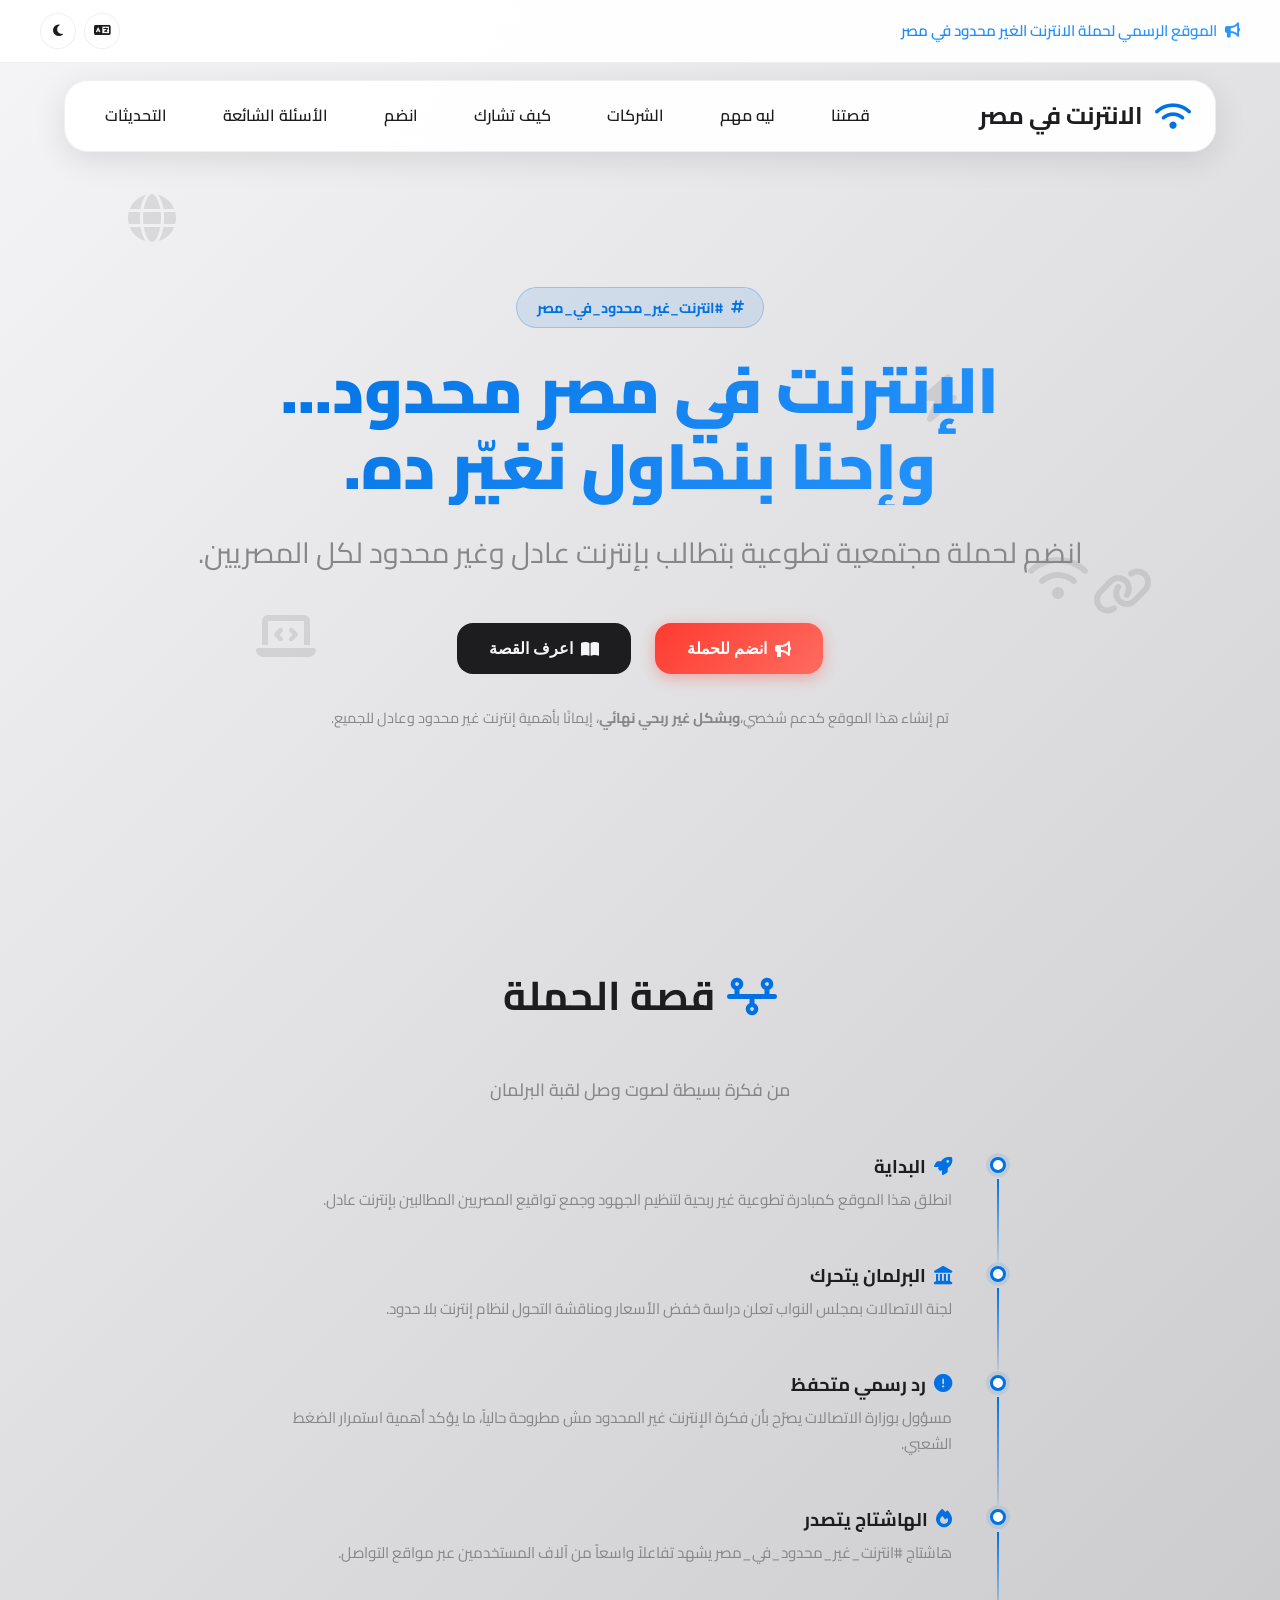
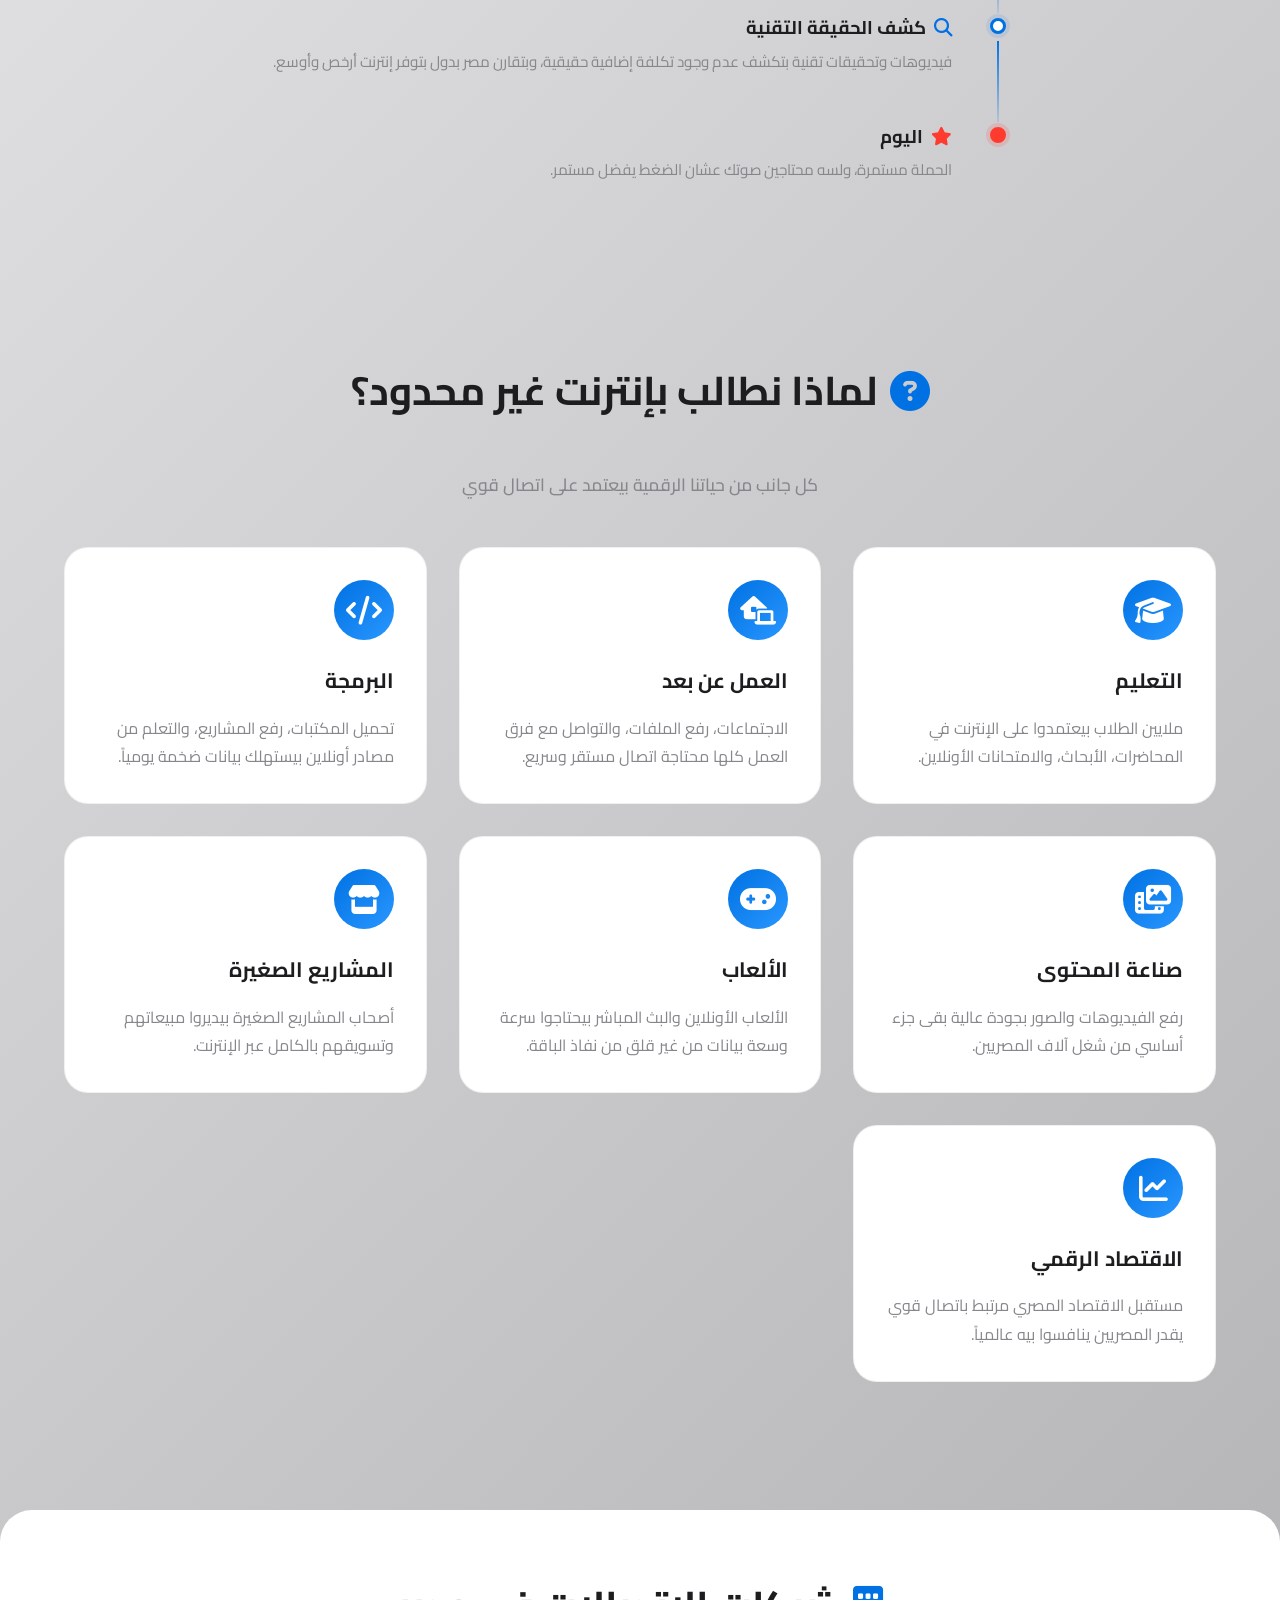
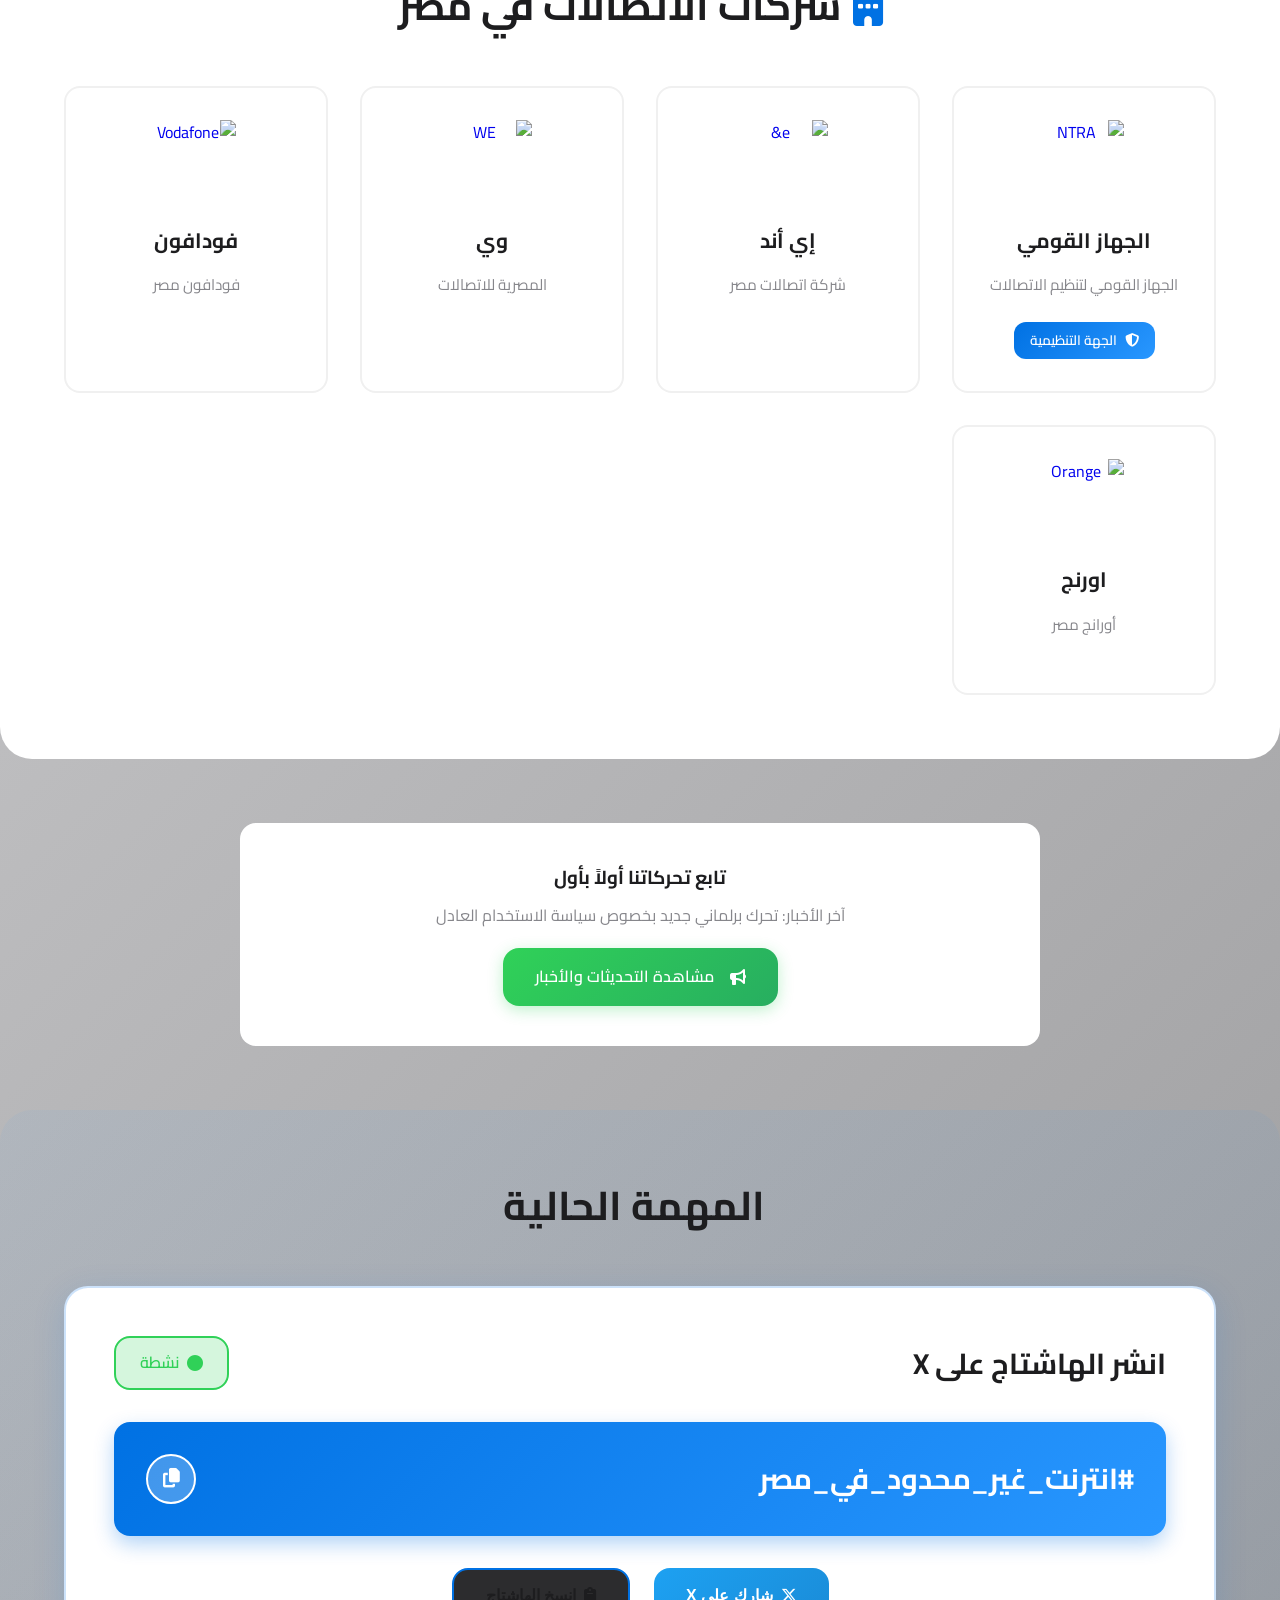
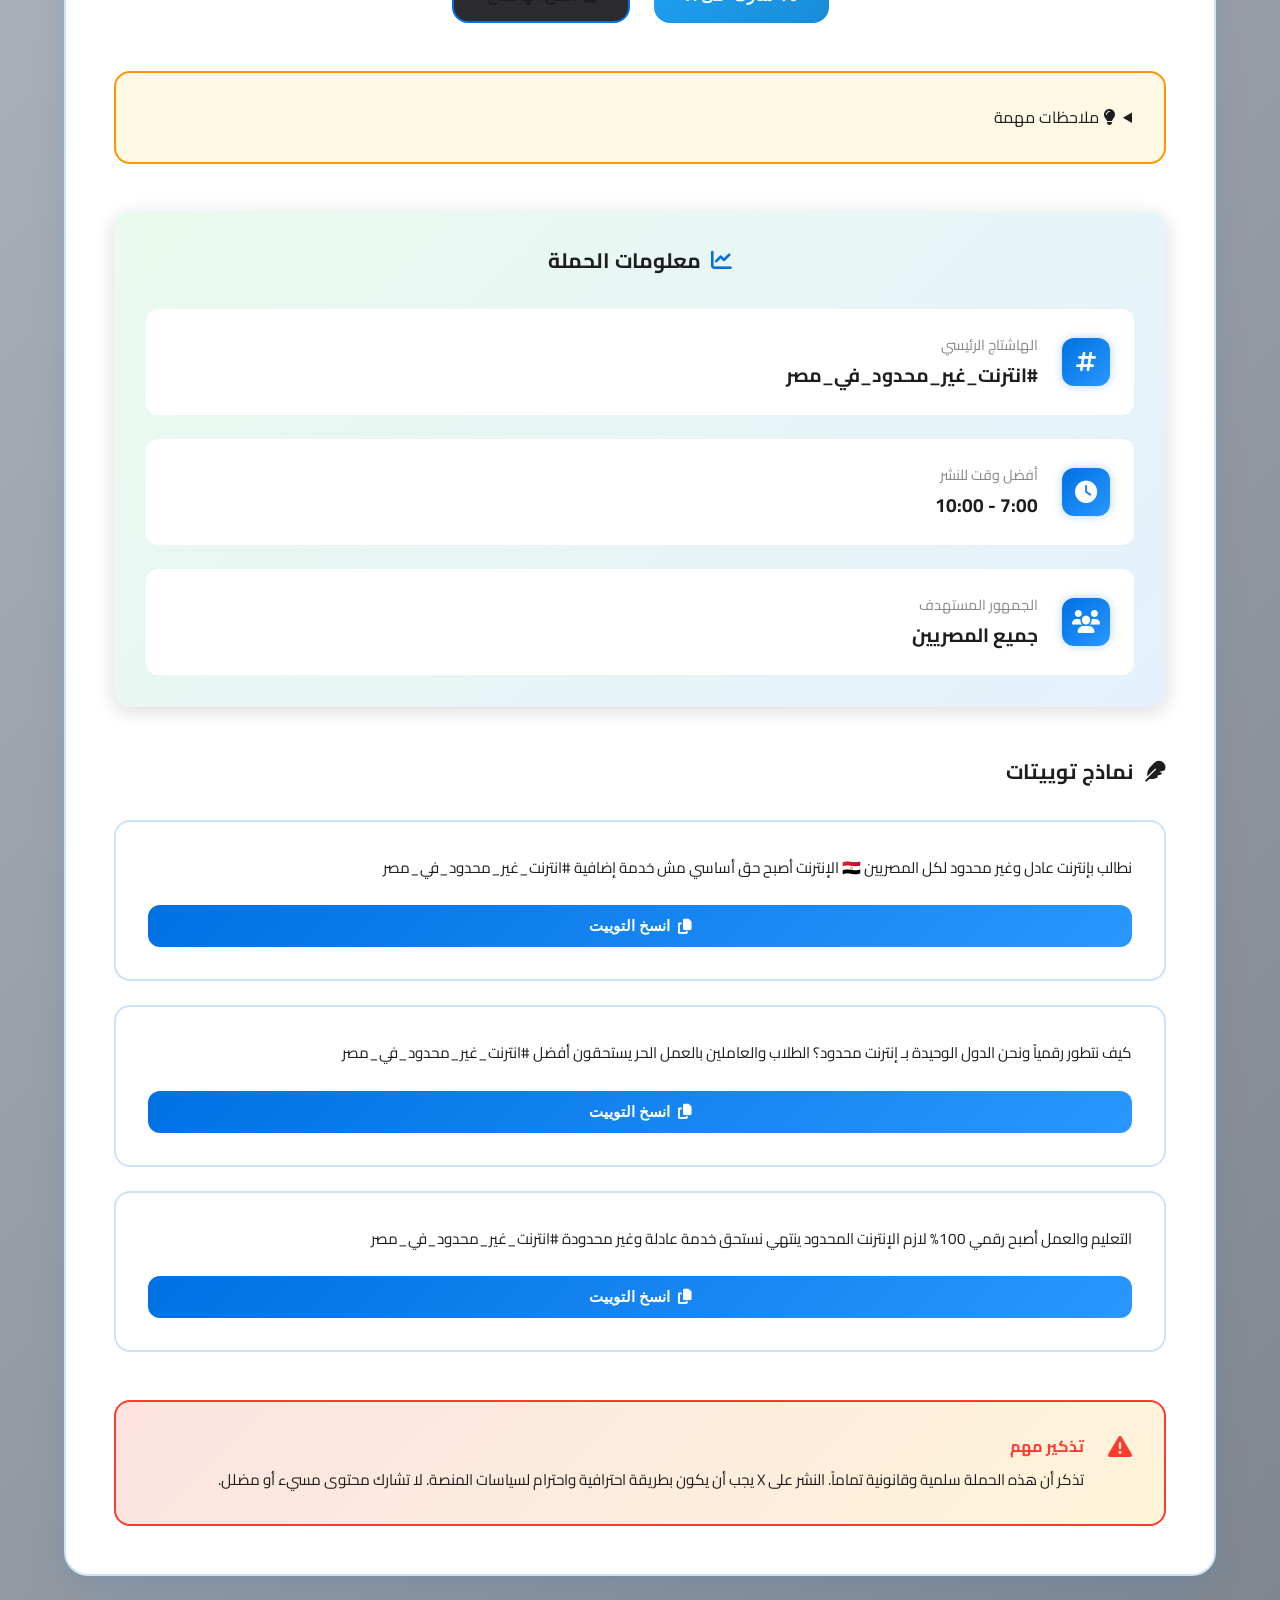
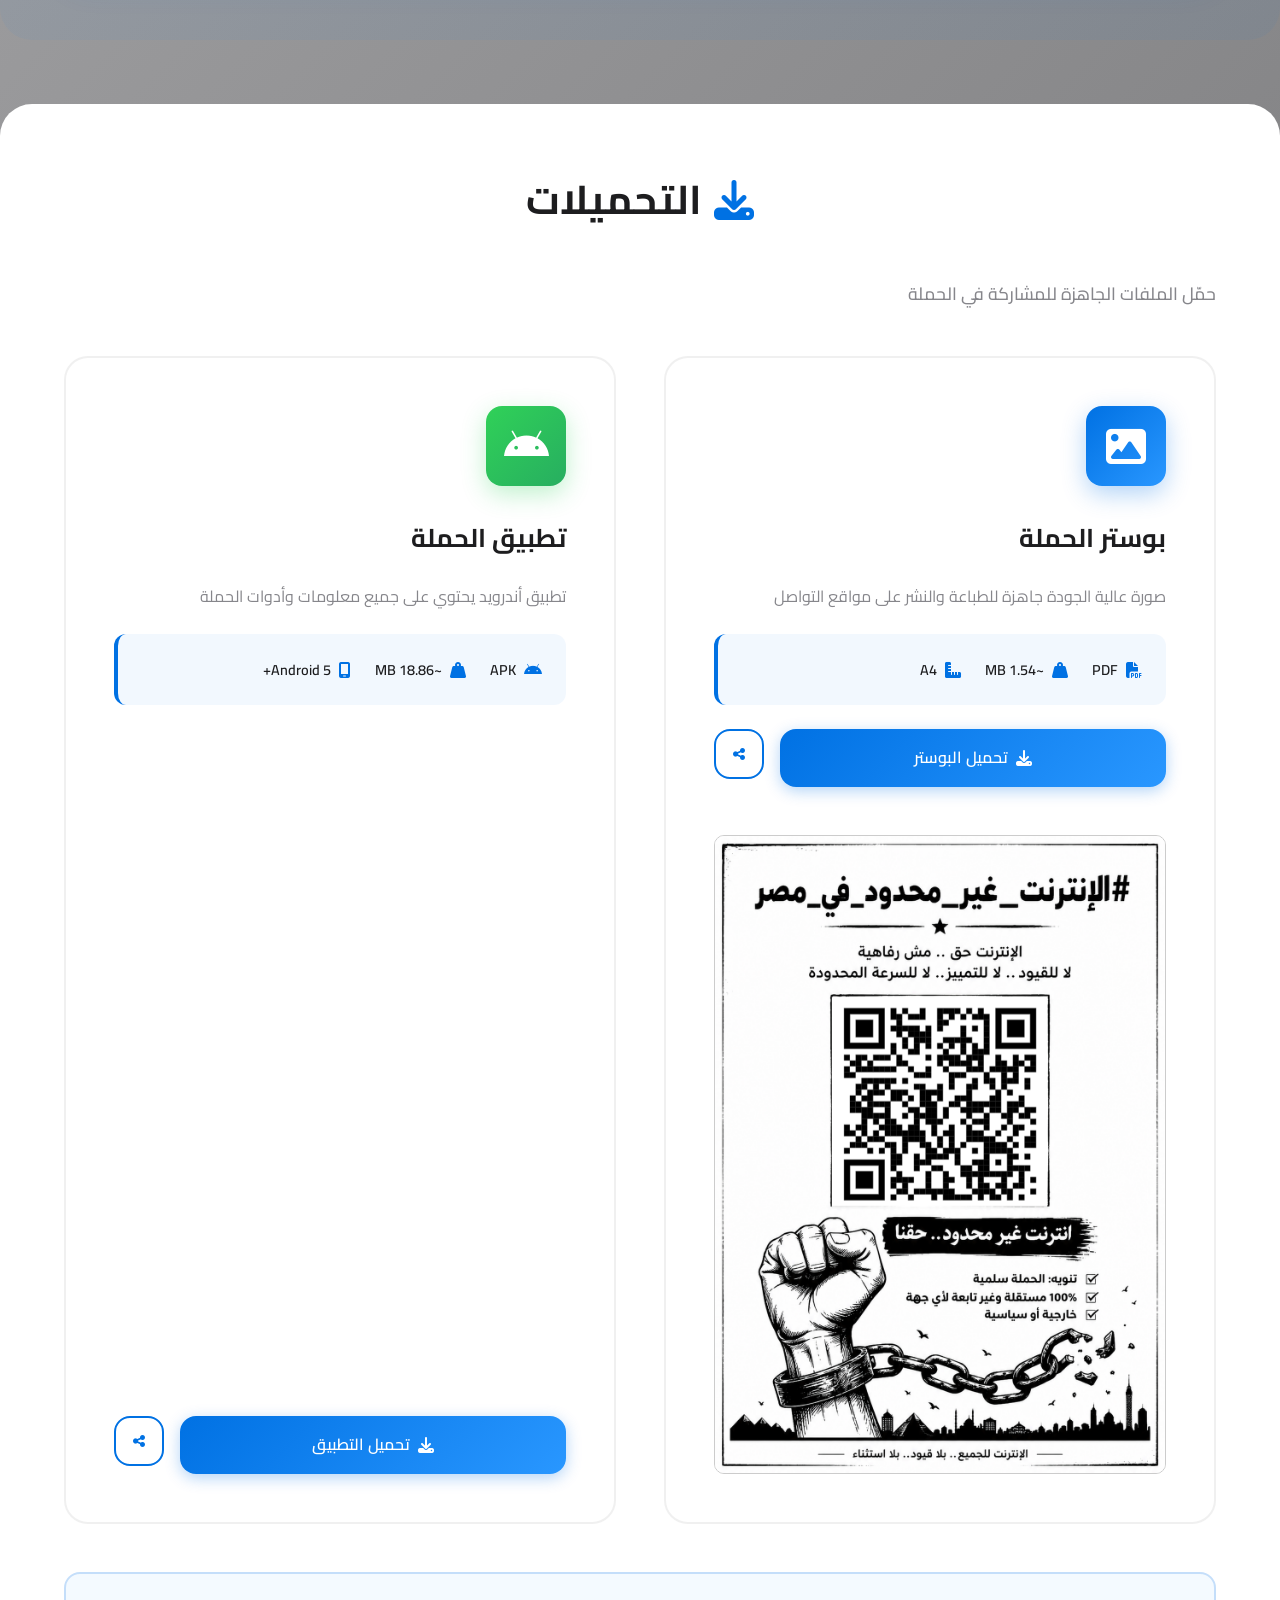
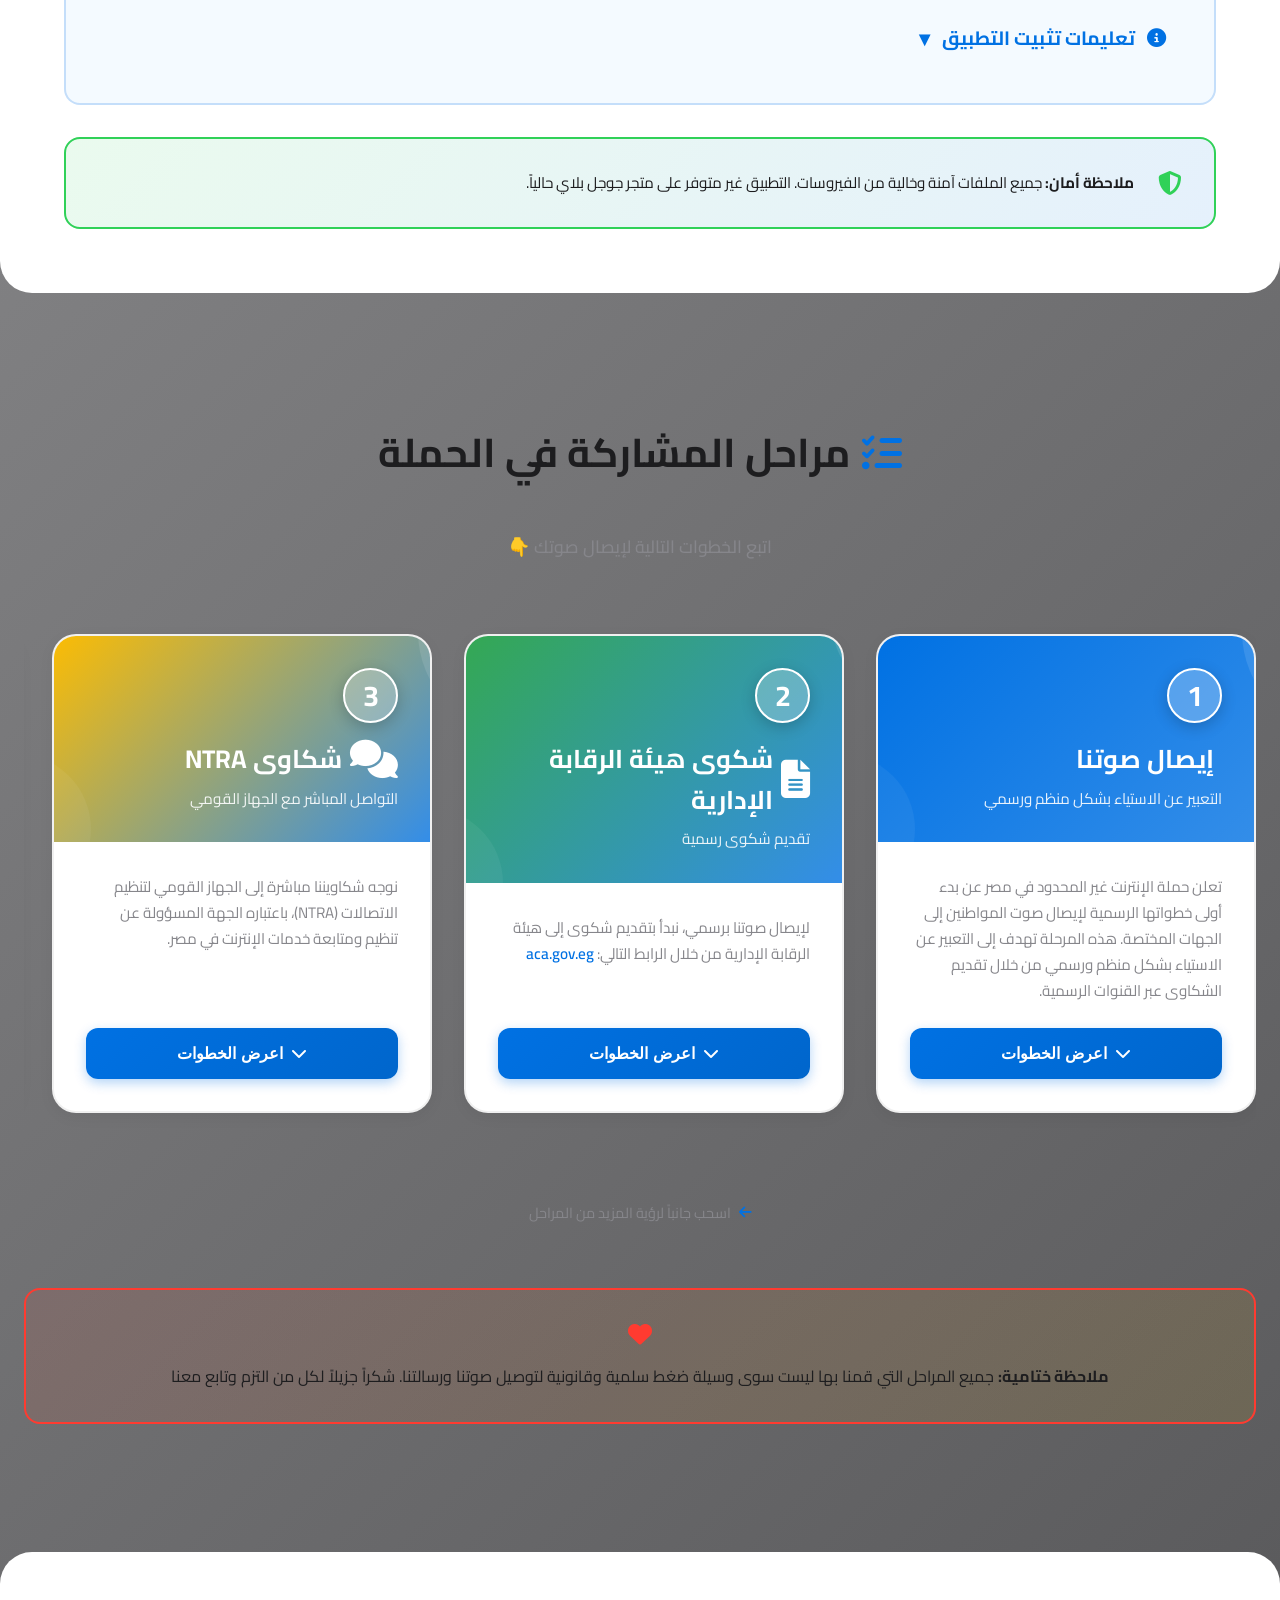
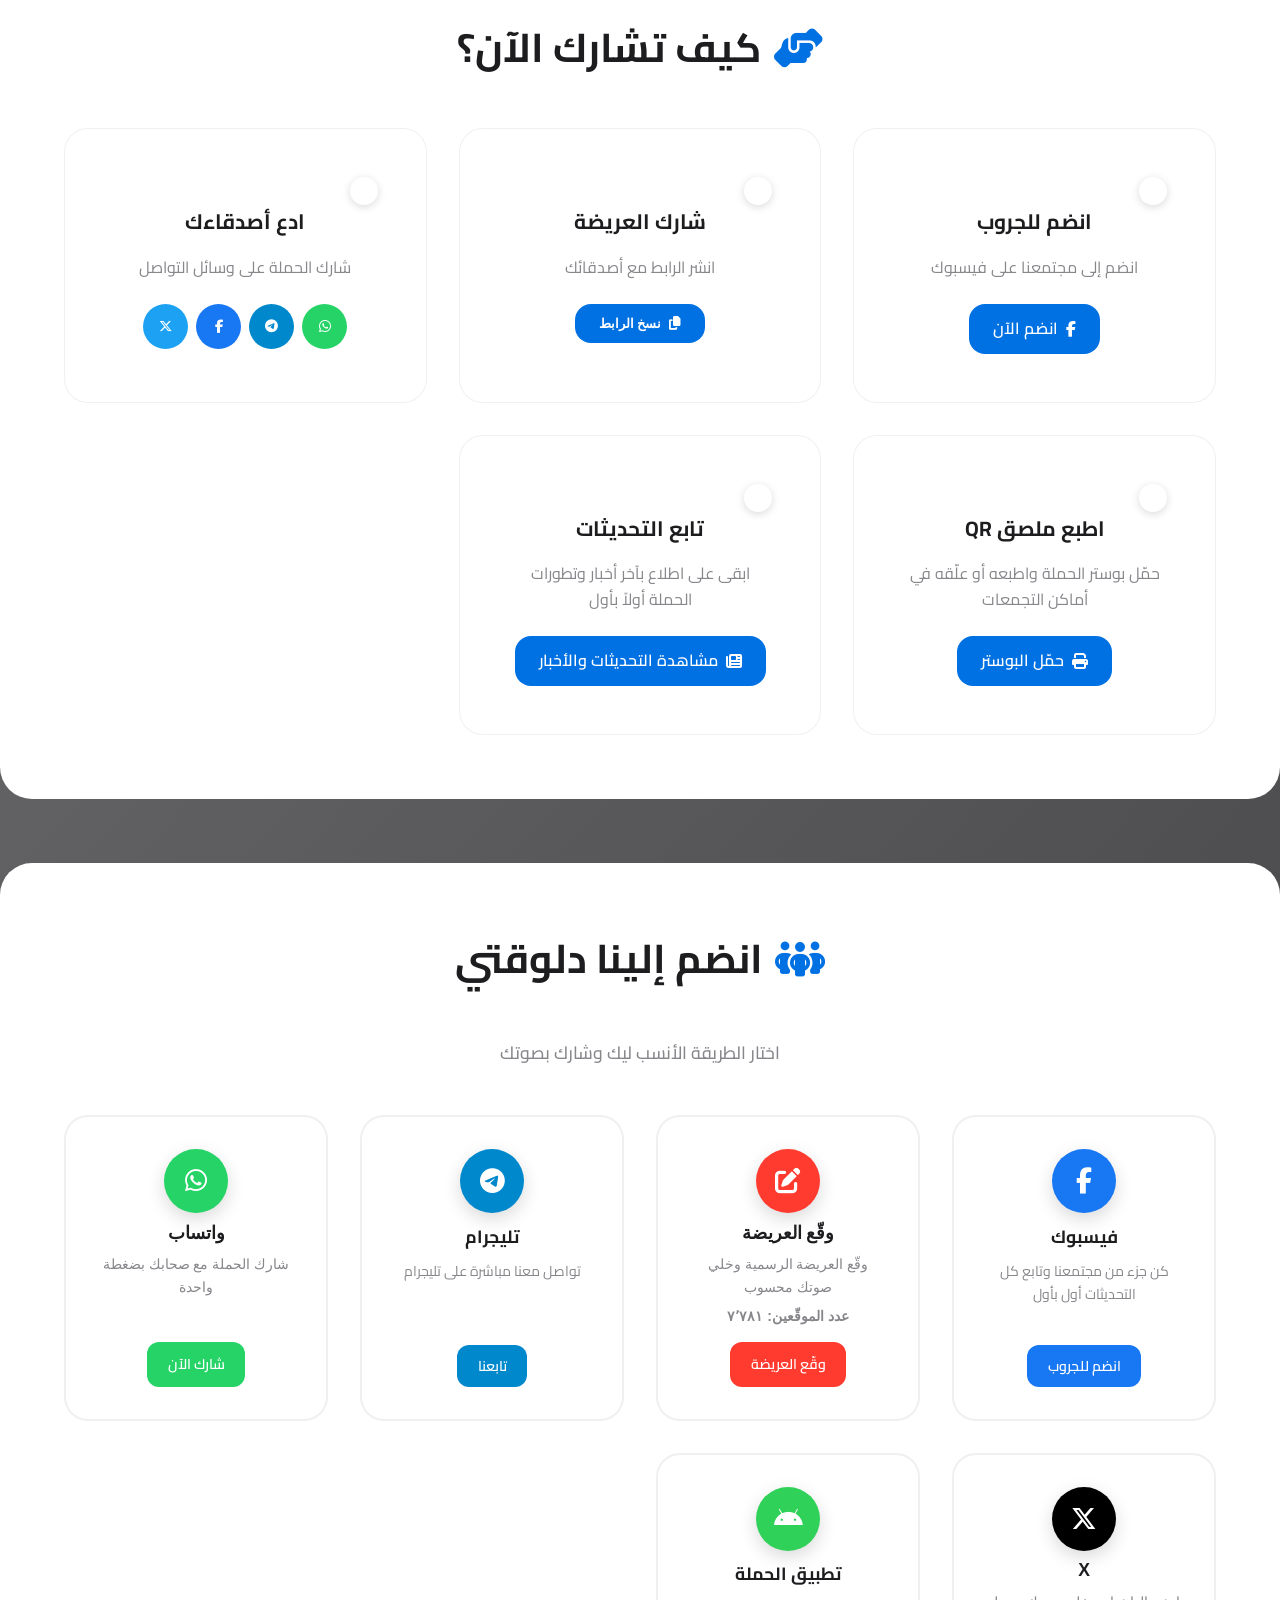
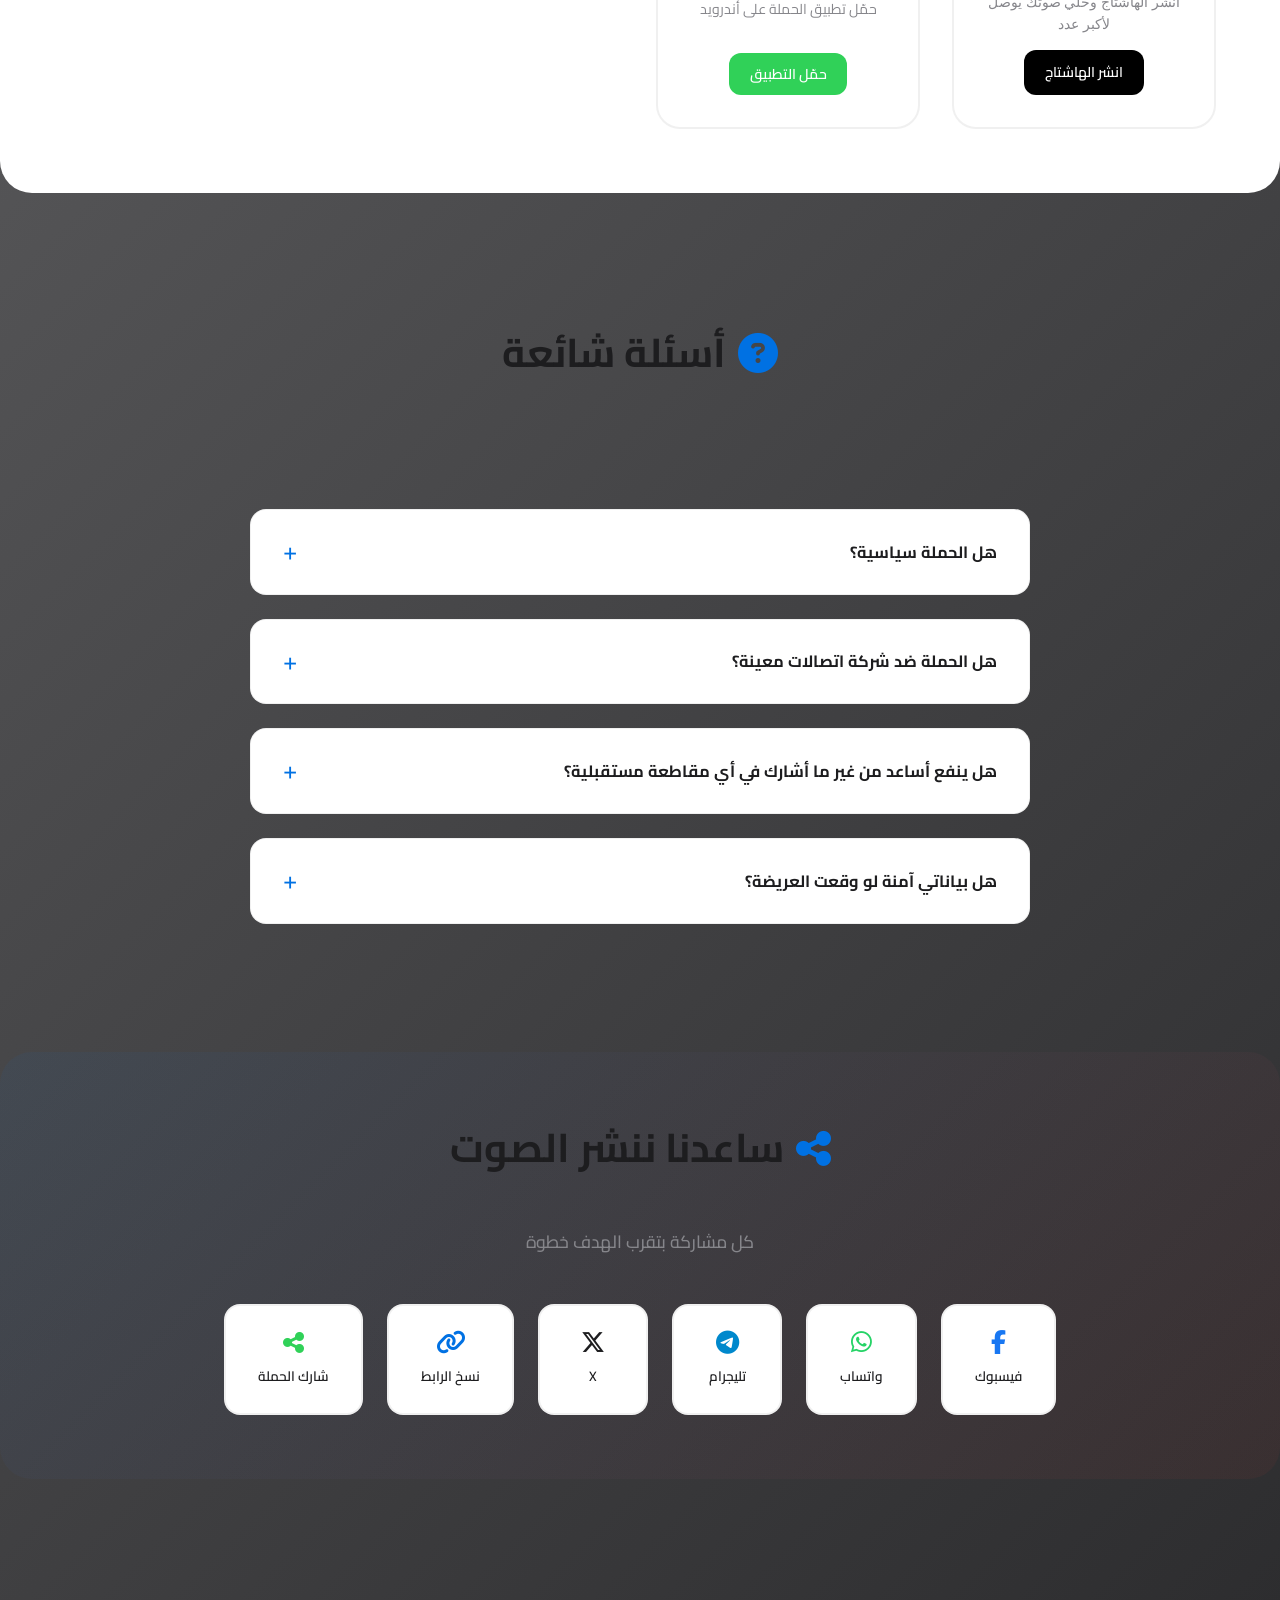
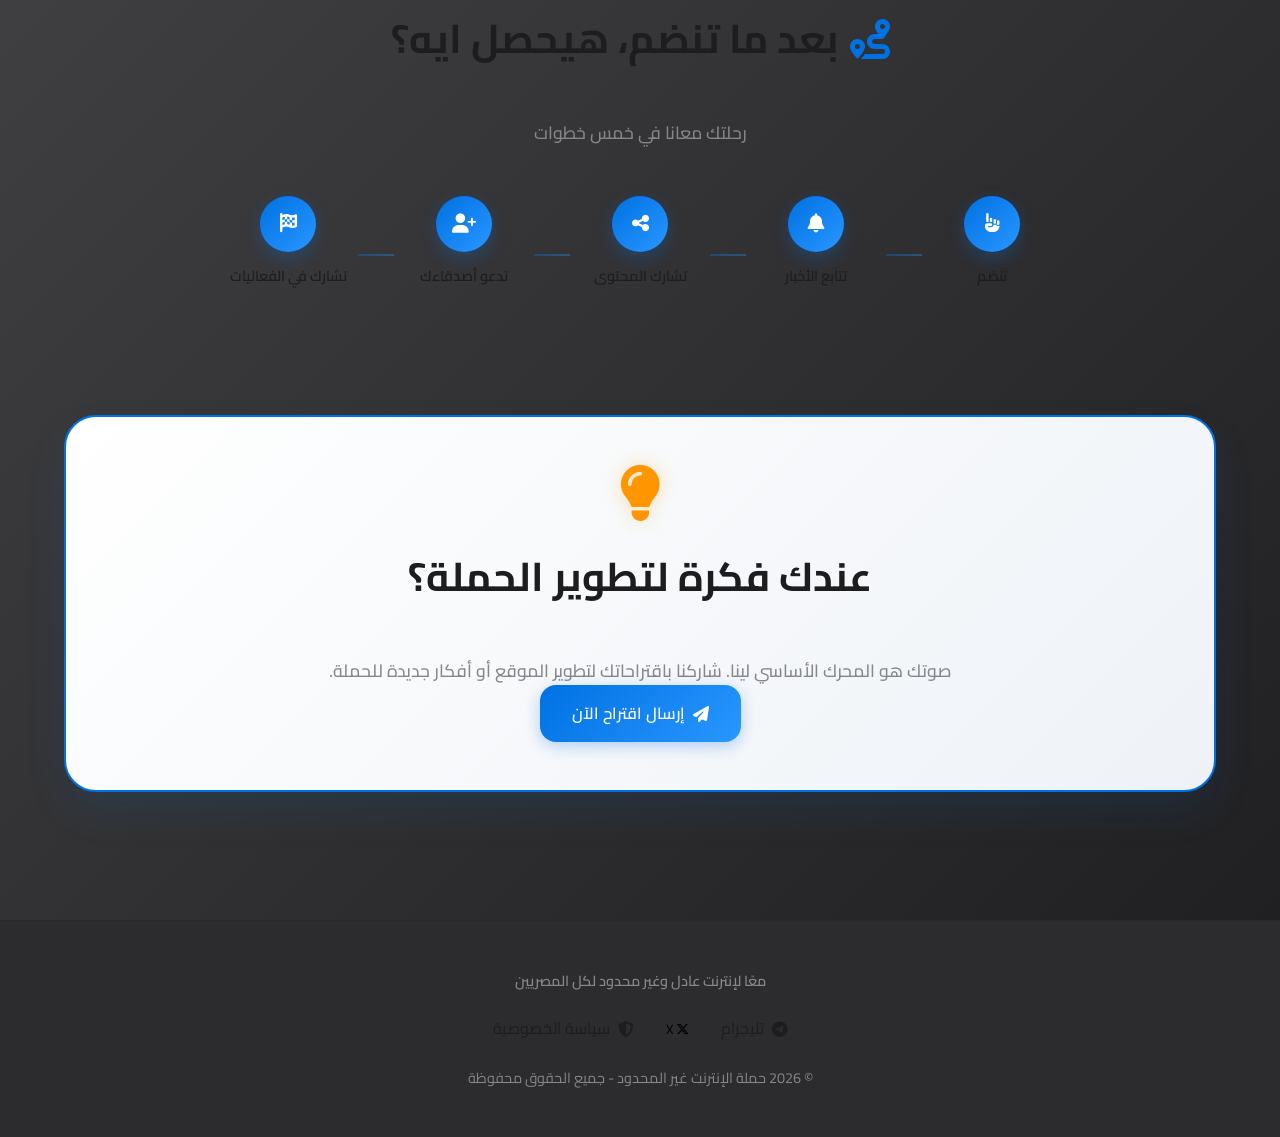
==== commit 54abcce9: "Update site contant" ====
--- a/index.html
+++ b/index.html
@@ -143,7 +143,7 @@
                 <span data-translate="heroEyebrow">#انترنت_غير_محدود_في_مصر</span>
             </span>
 
-            <h2 class="hero-title" data-aos="fade-up" data-translate="heroTitle">الإنترنت في مصر بقى محدود...<br>وإحنا بنحاول نغيّر ده.</h2>
+            <h2 class="hero-title" data-aos="fade-up" data-translate="heroTitle">الإنترنت في مصر محدود...<br>وإحنا بنحاول نغيّر ده.</h2>
             <p class="hero-subtitle" data-aos="fade-up" data-translate="heroSubtitle">
                 انضم لحملة مجتمعية تطوعية بتطالب بإنترنت عادل وغير محدود لكل المصريين.
             </p>
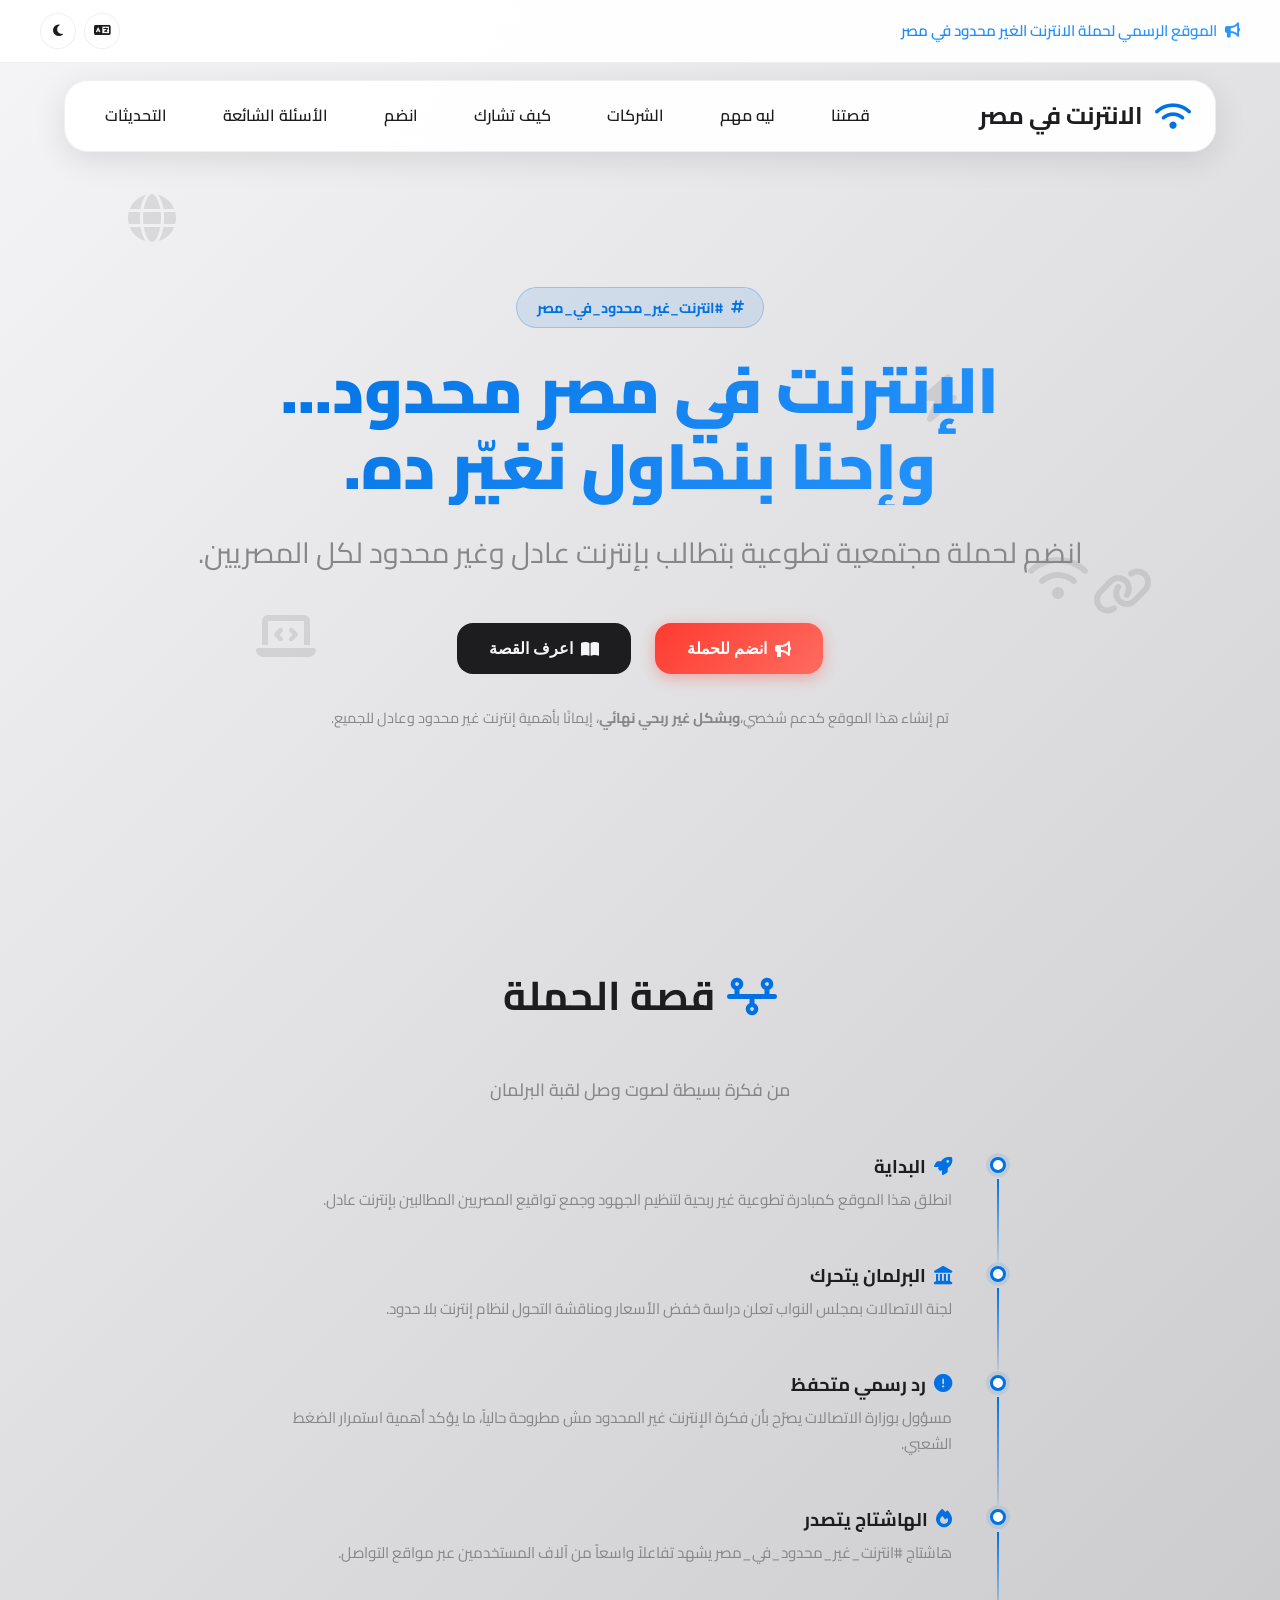
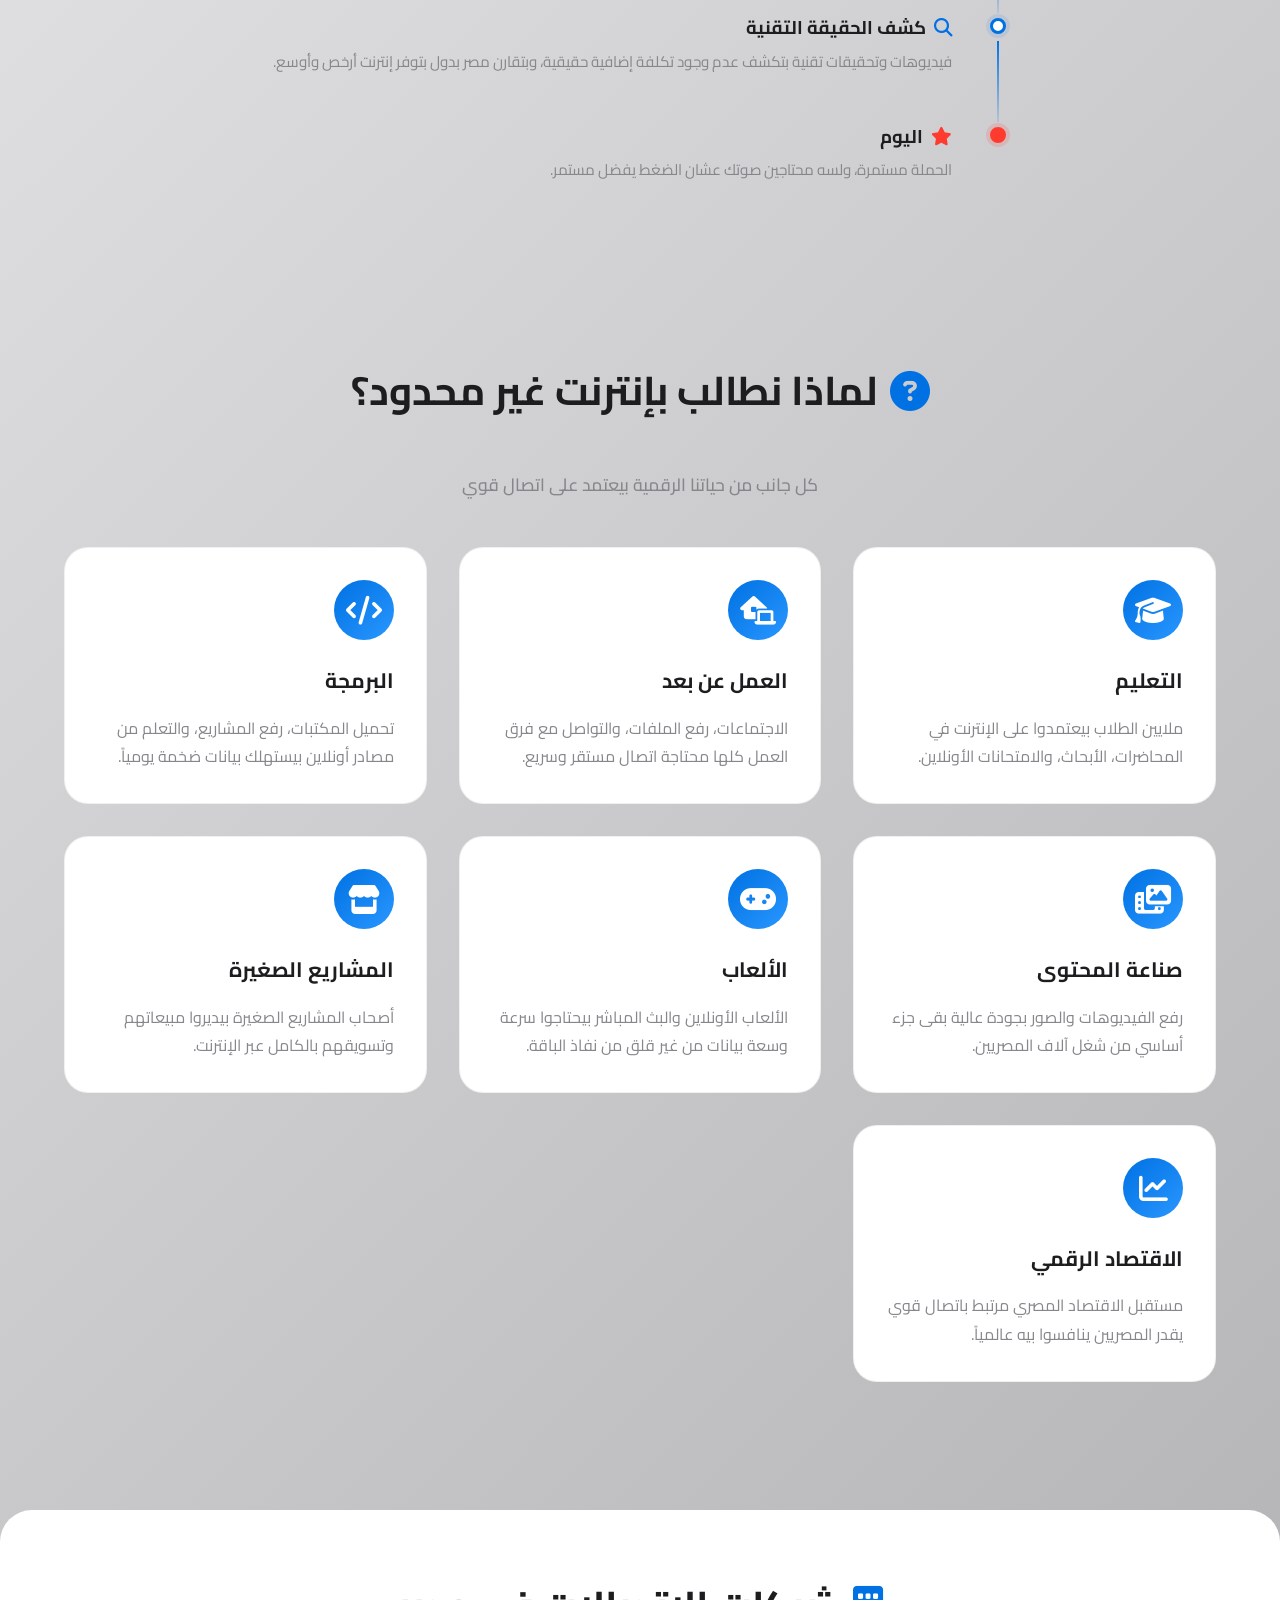
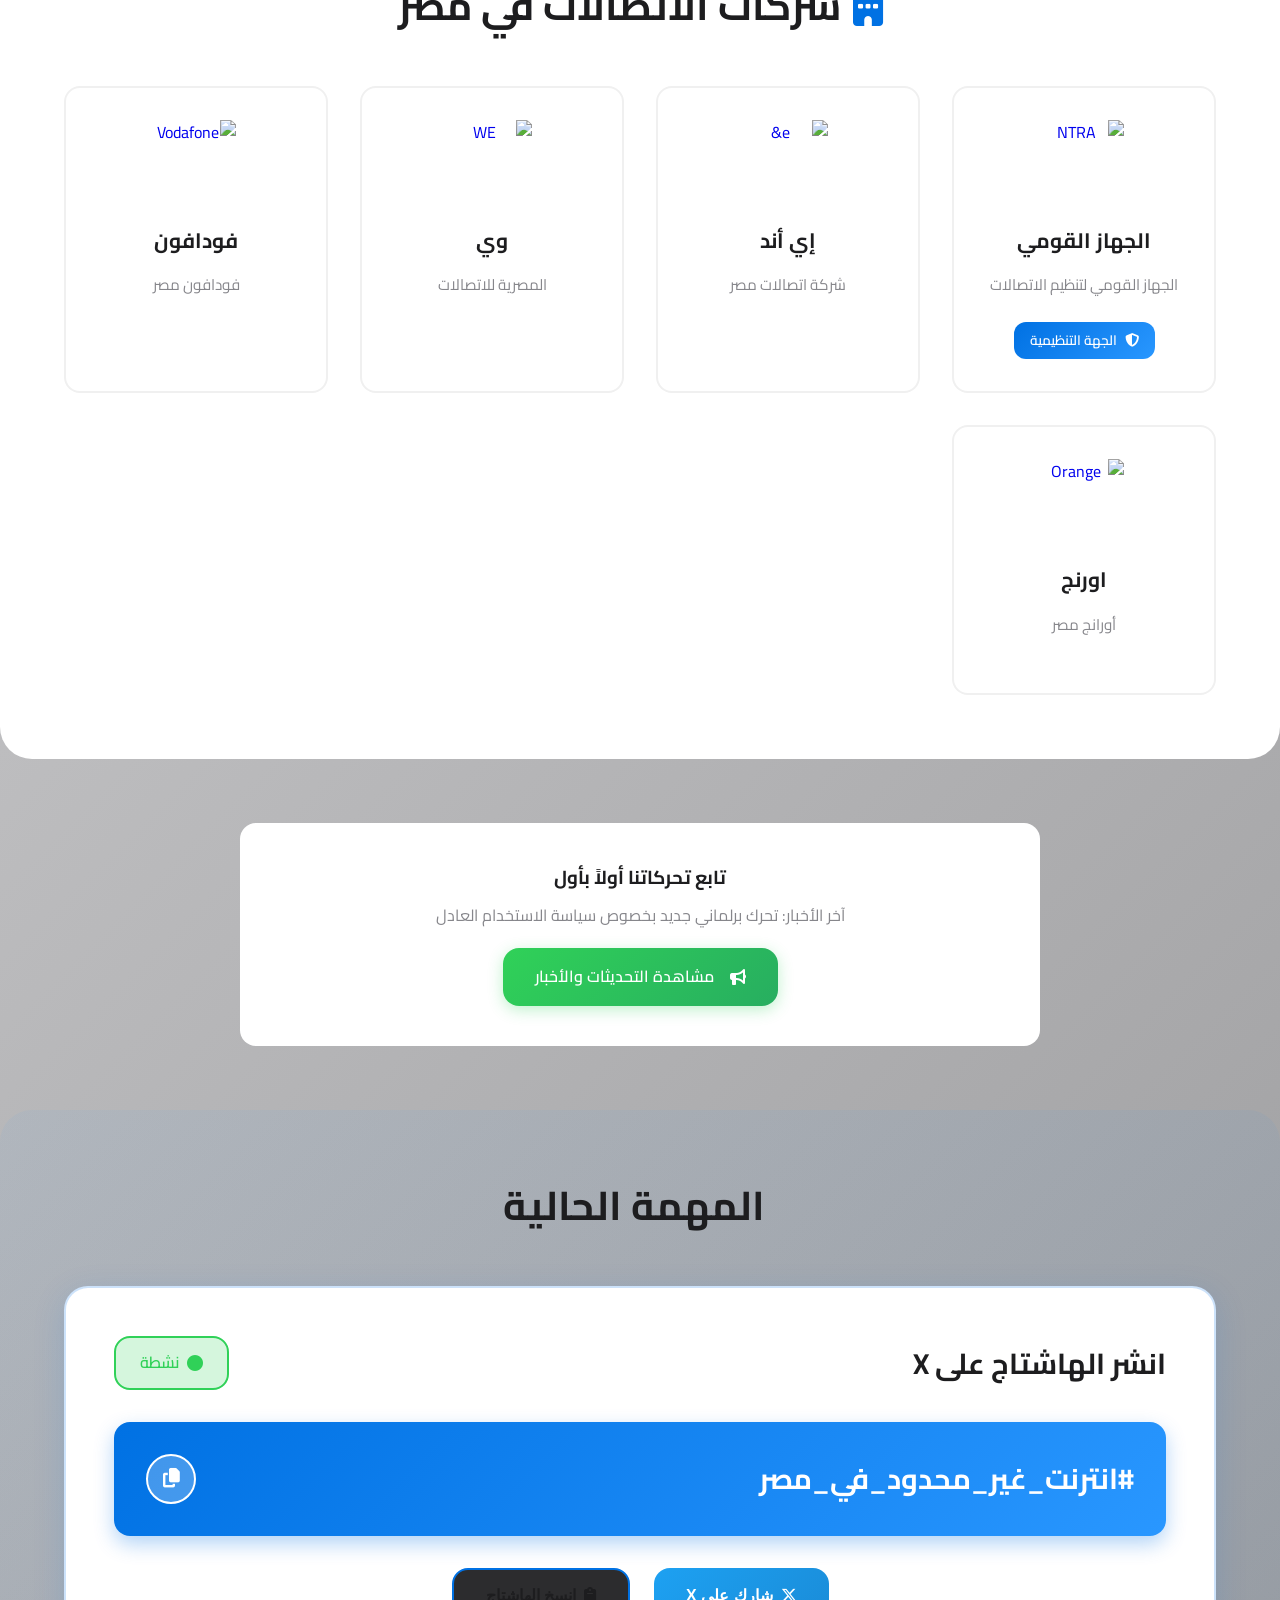
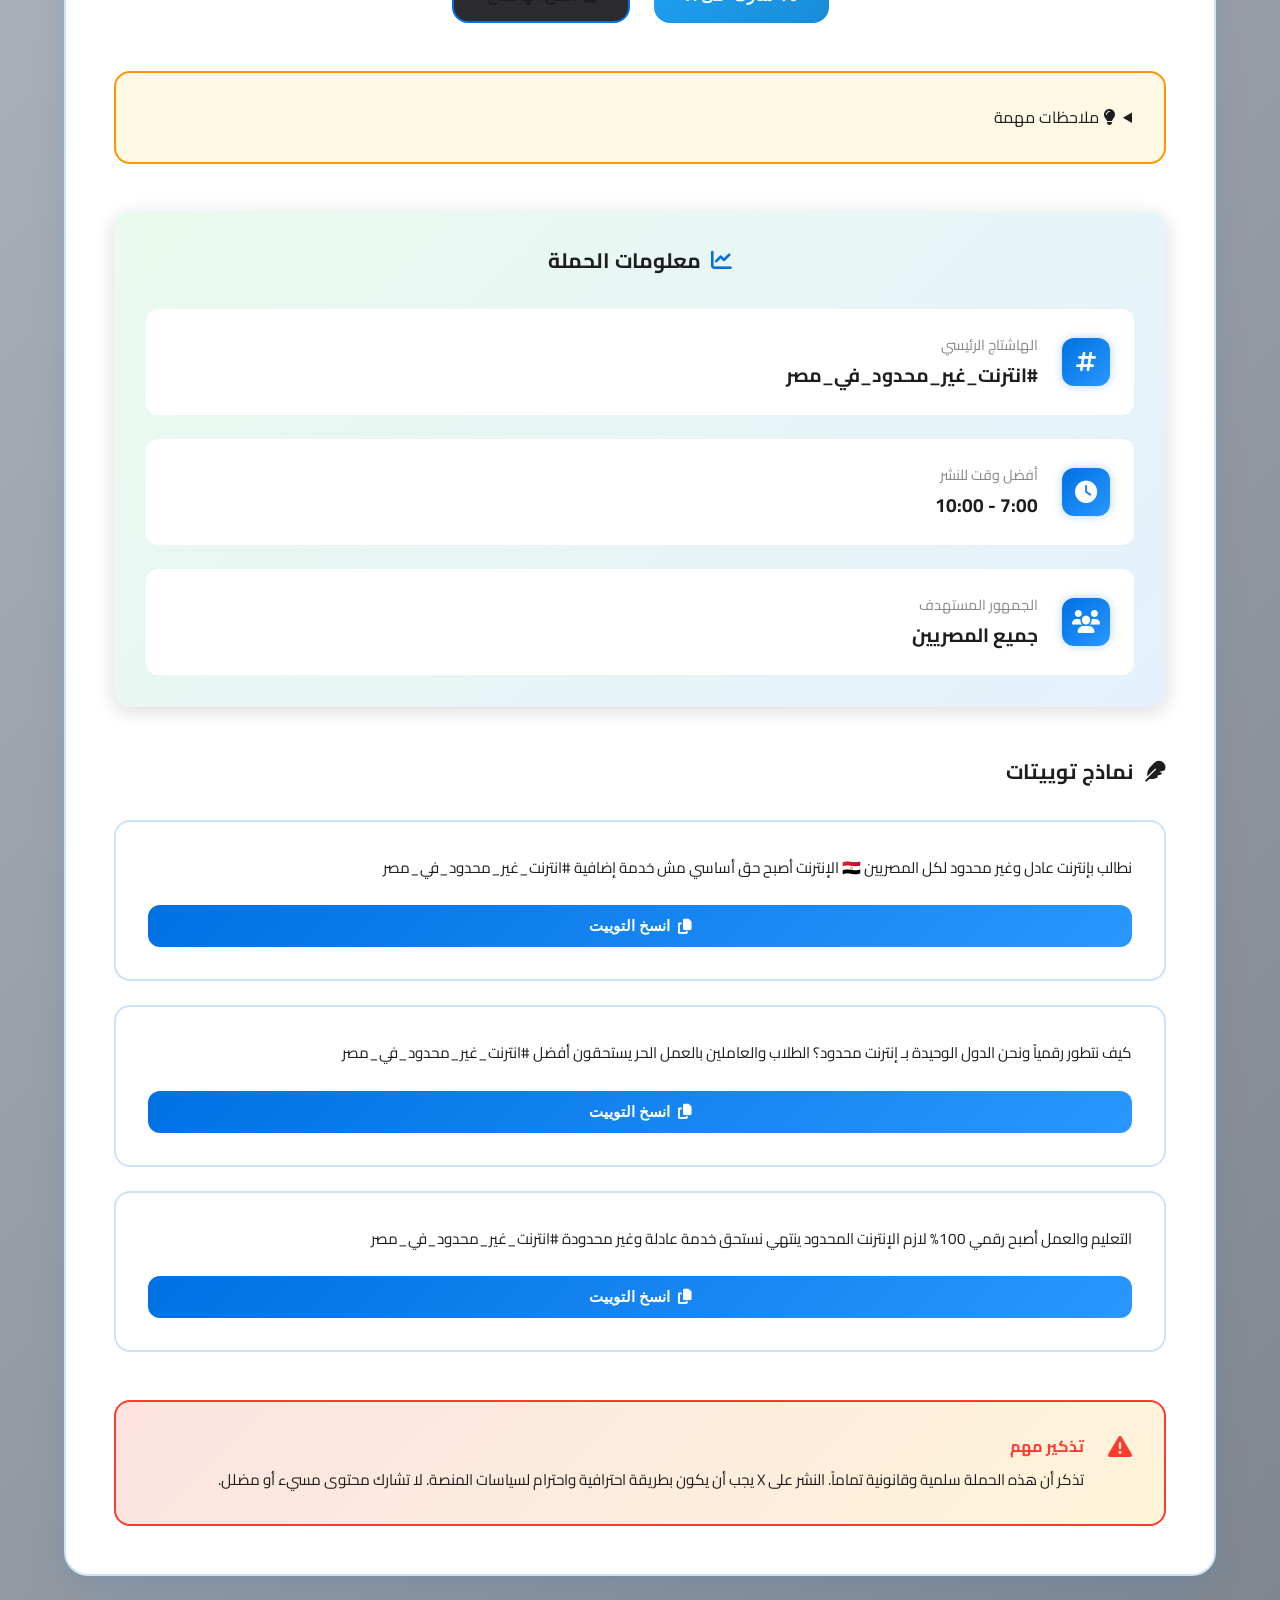
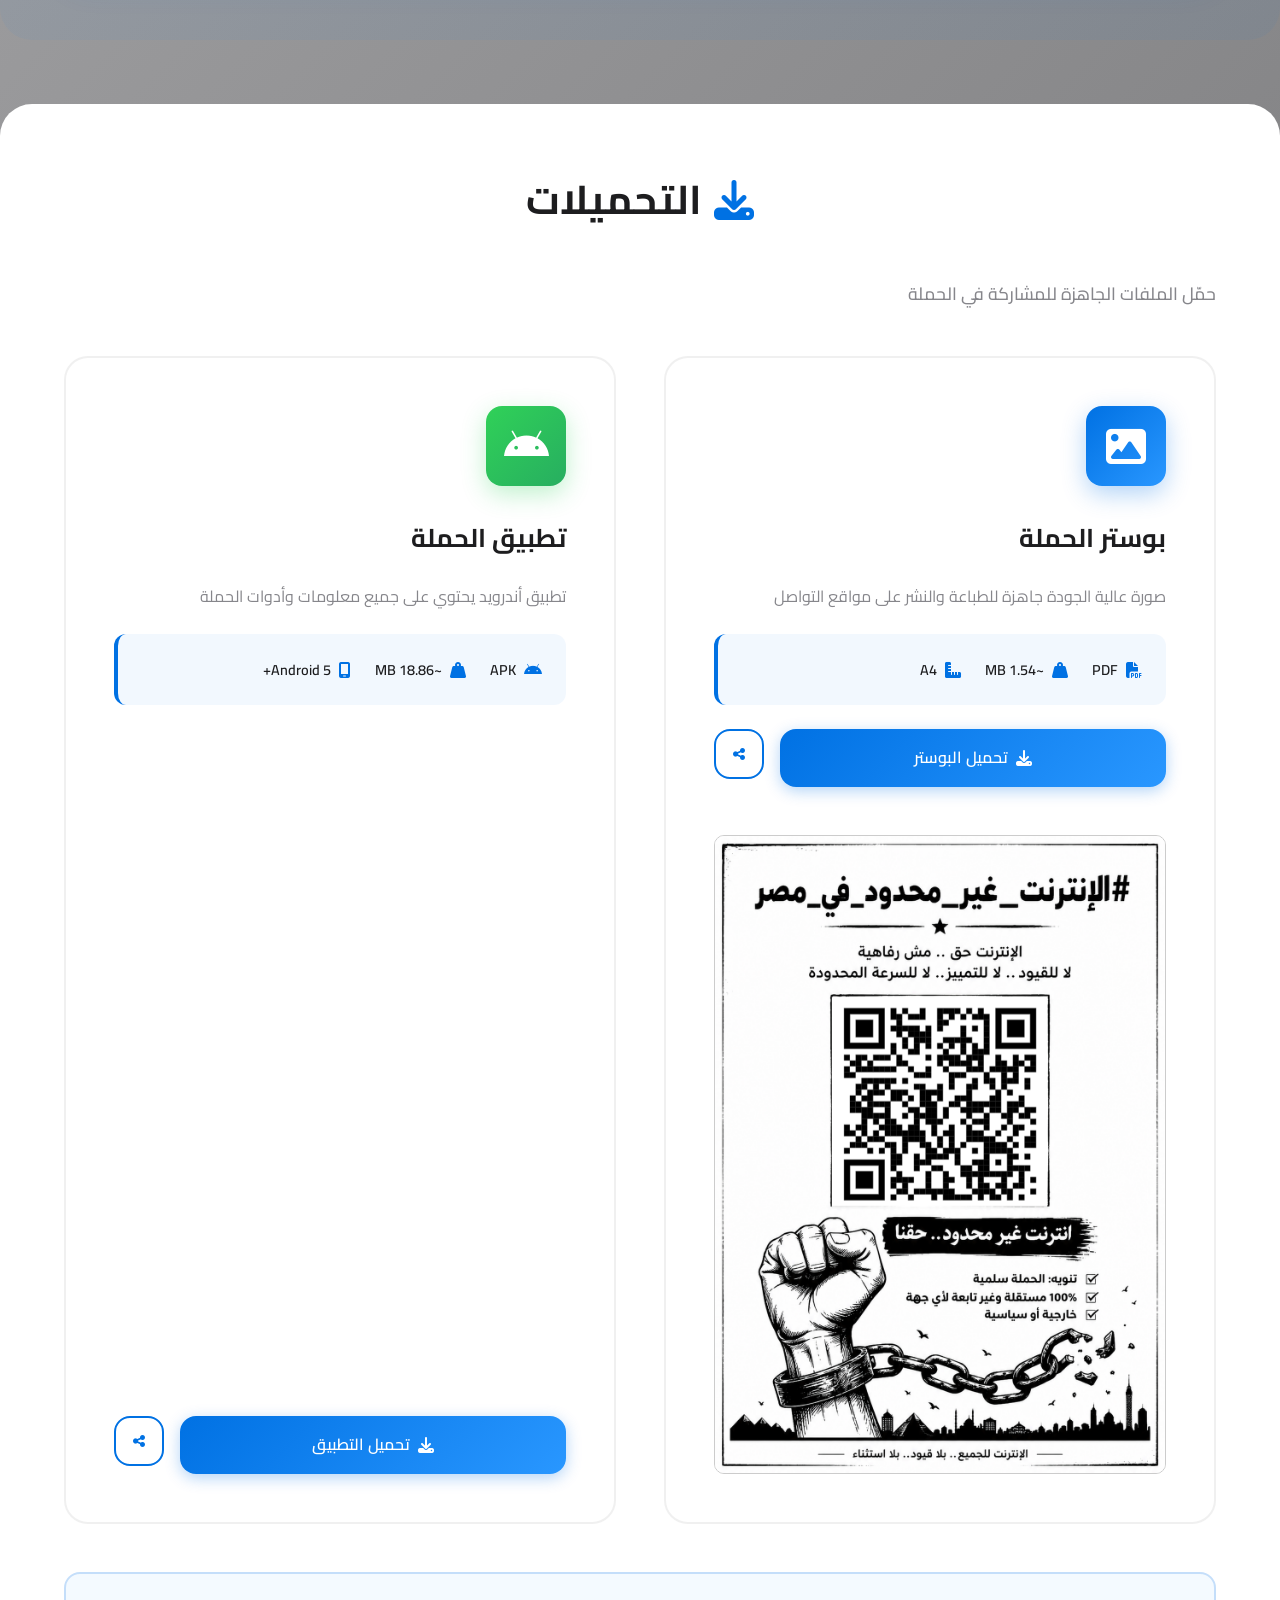
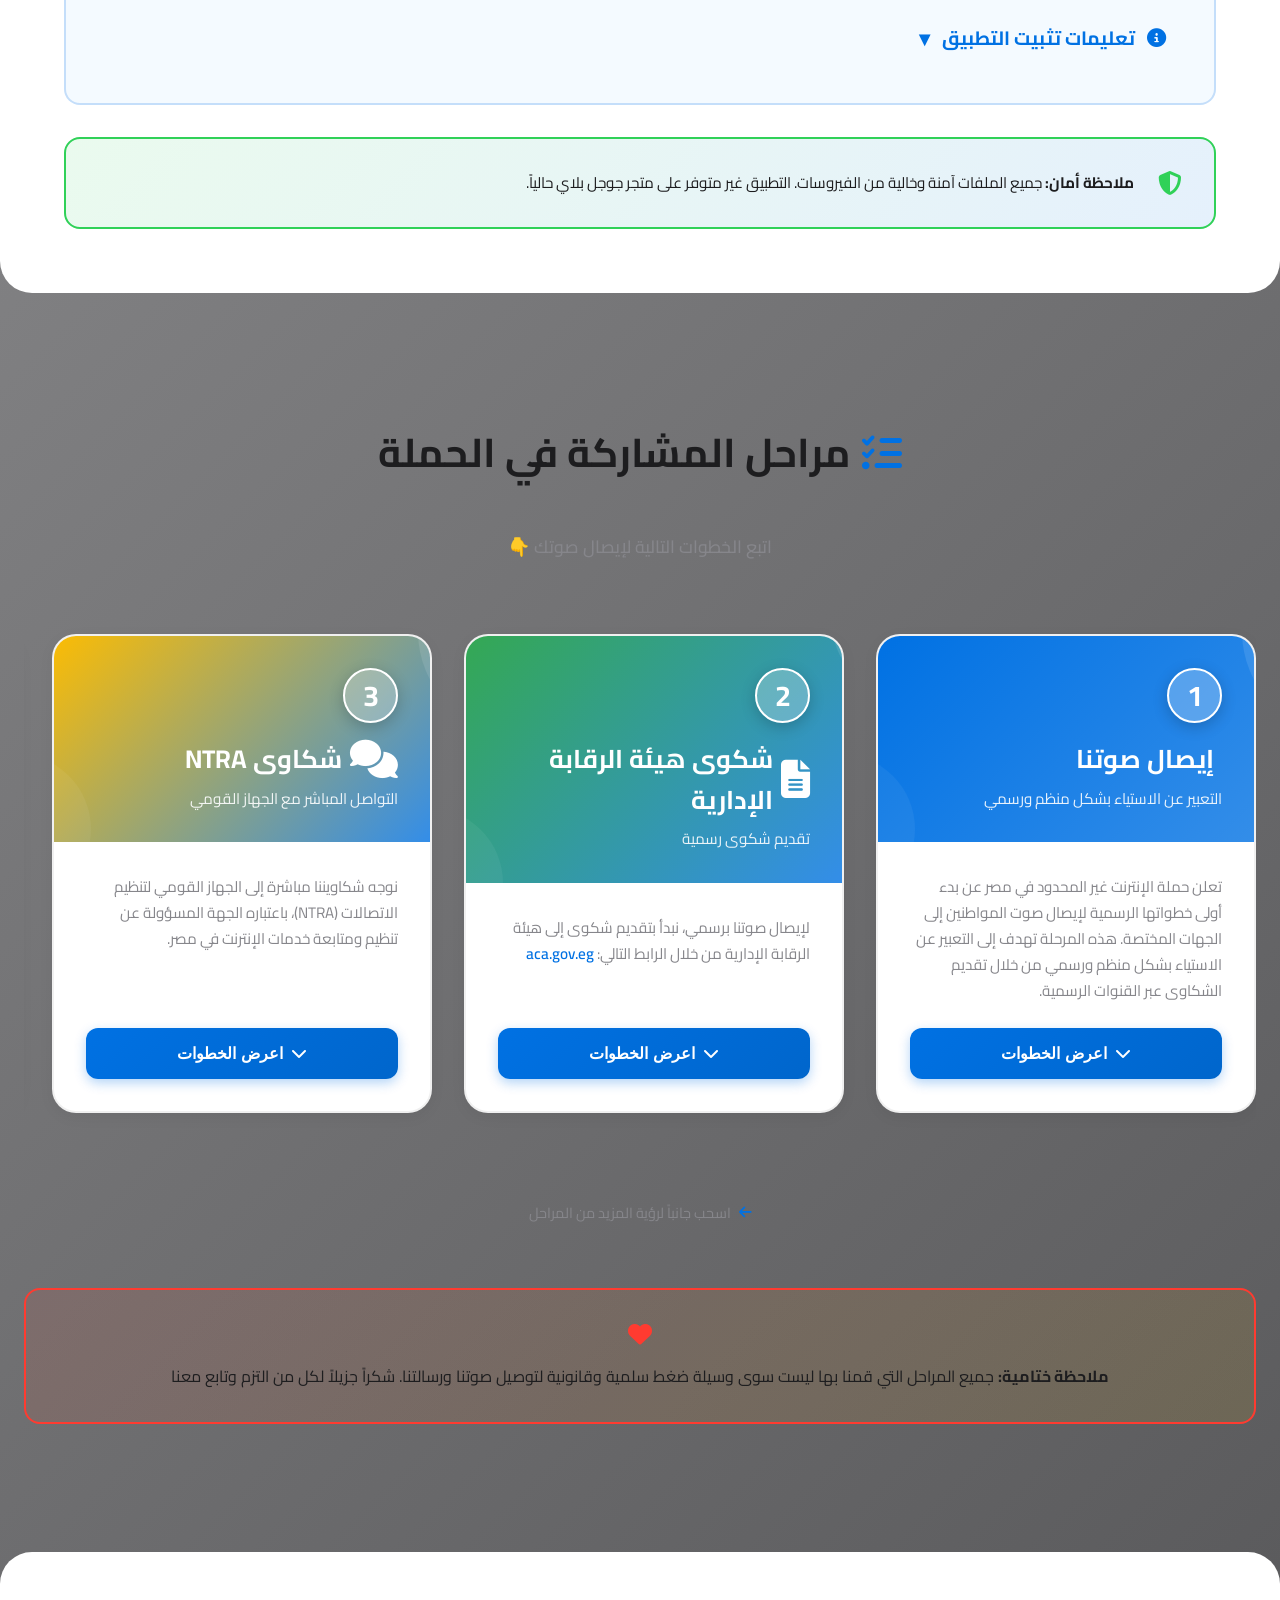
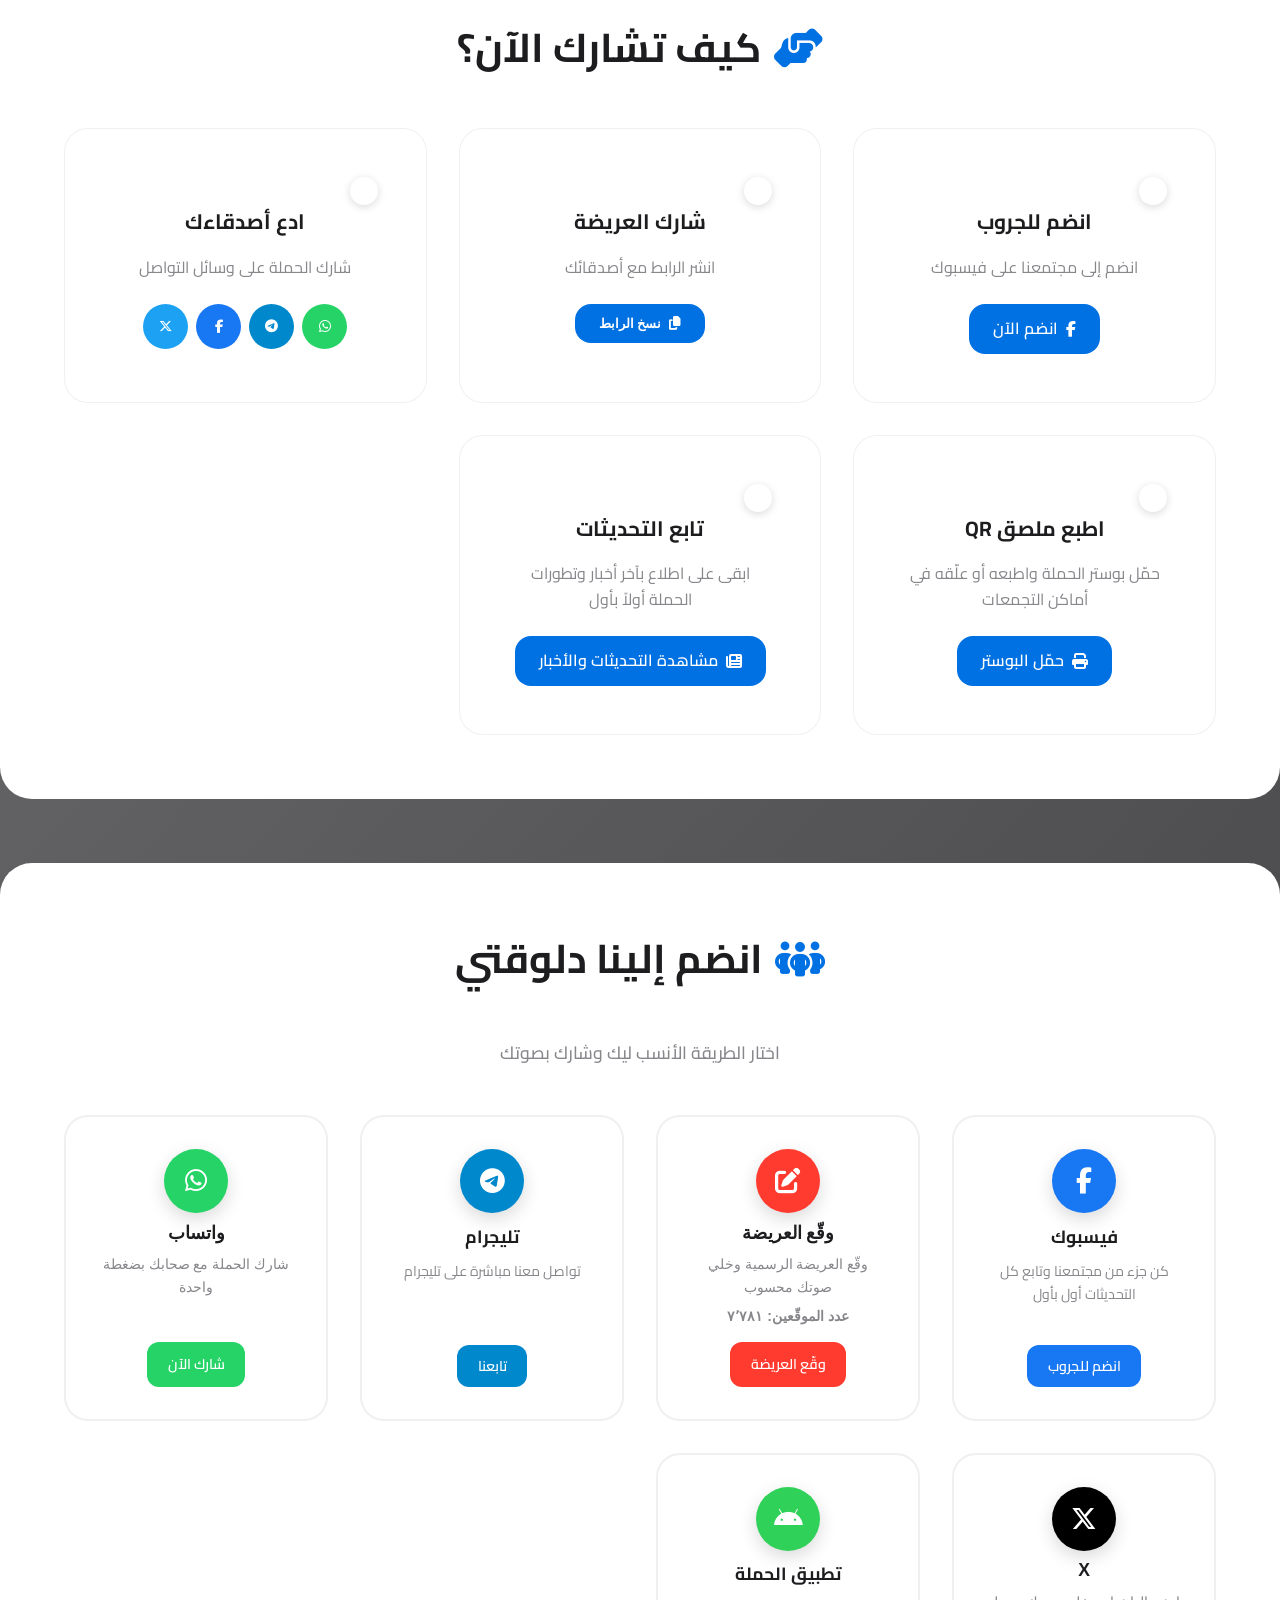
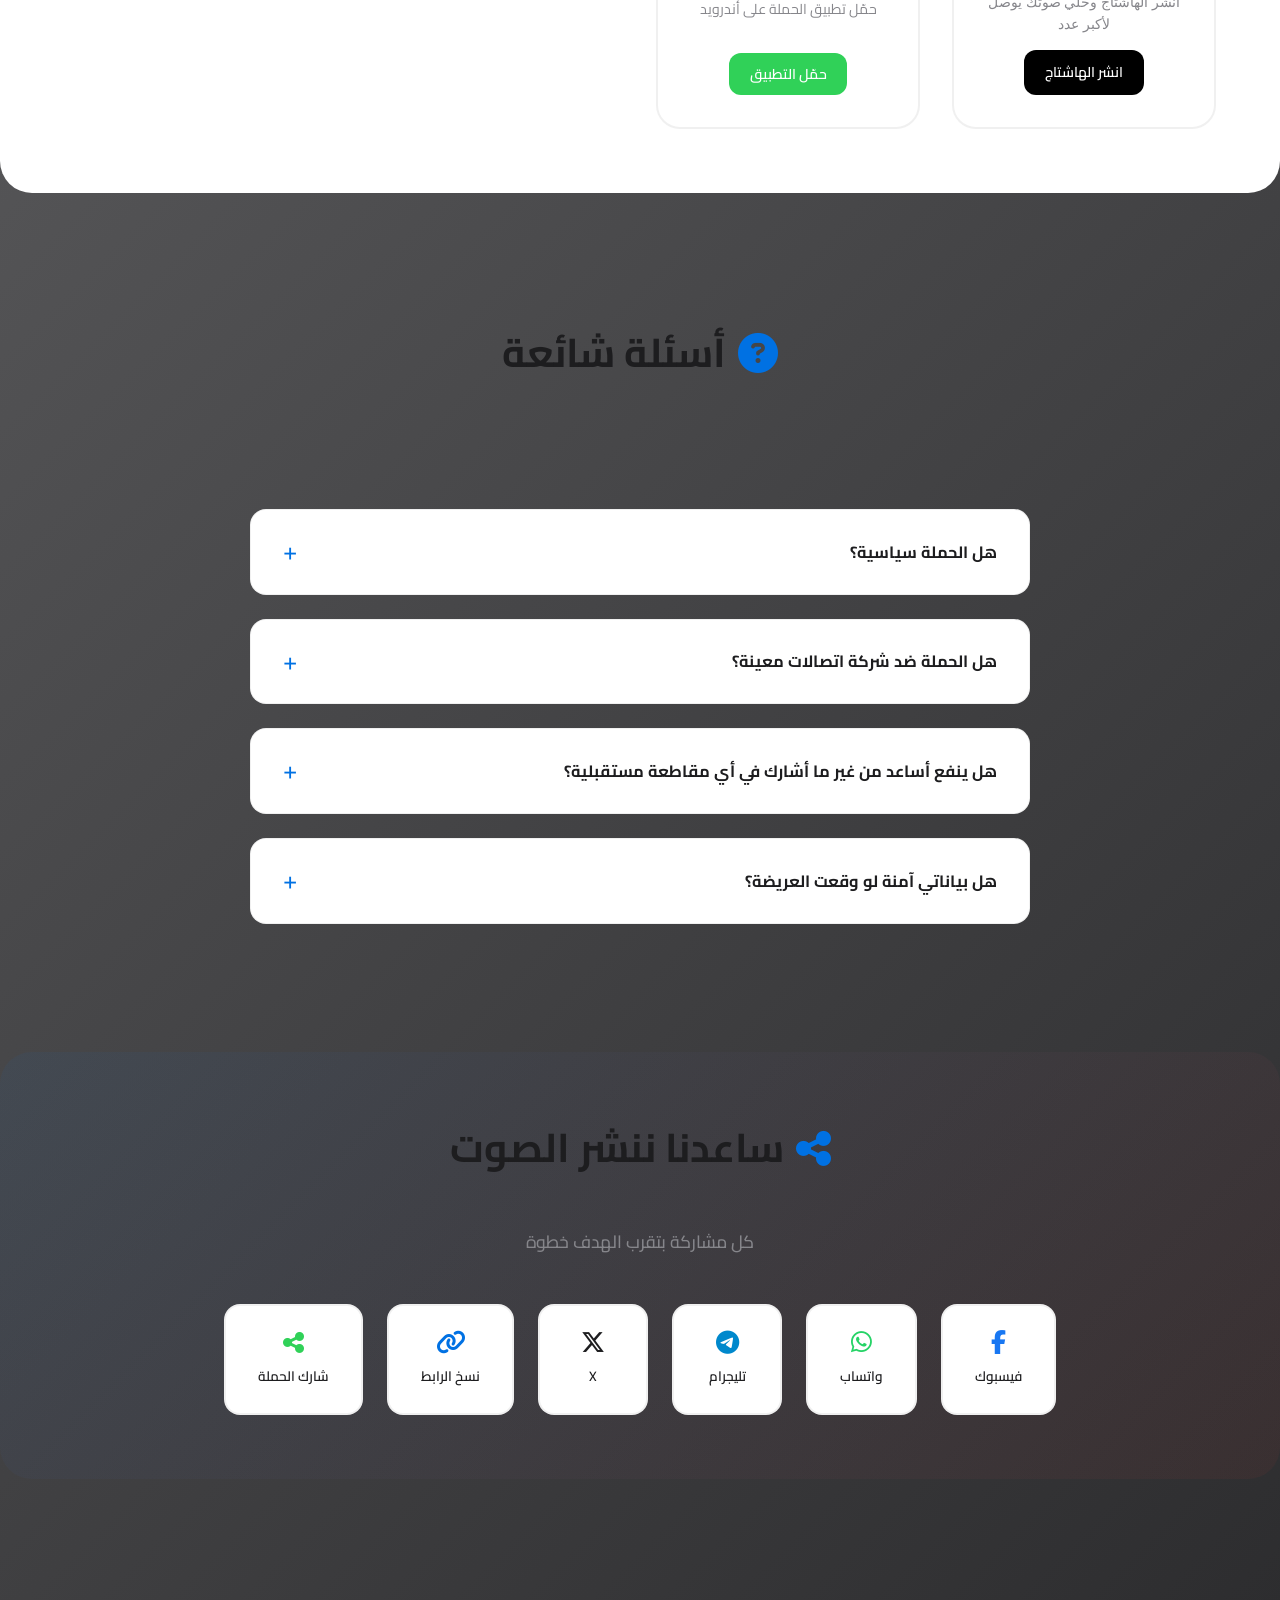
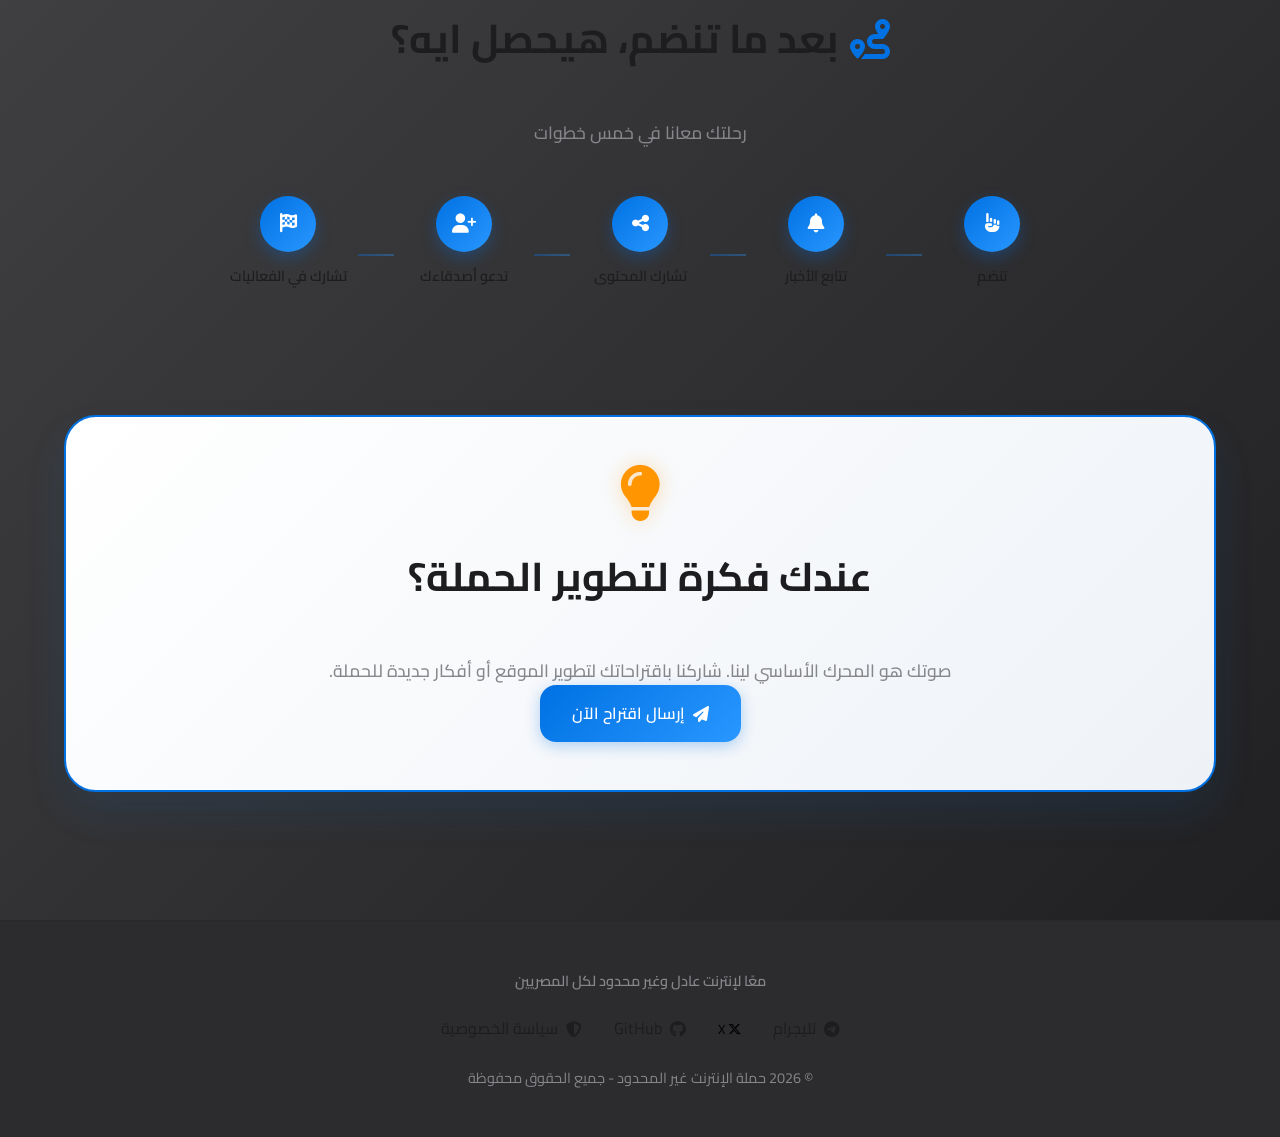
==== commit 19f5a6c4: "Update site contant" ====
--- a/index.html
+++ b/index.html
@@ -11,19 +11,22 @@
     <meta name="keywords" content="انترنت غير محدود, مصر,#انترنت_غير_محدود_في_مصر,we,orange,e&,vodafone,الموقع الرسمي لحمله الانترنت الغير محدود في مصر , unlimited internet, Egypt, NTRA, استخدام عادل">
     <meta name="author" content="Ziad Mohamed">
     <meta name="robots" content="index, follow">
-    <link rel="canonical" href="https://ziadmohamed-w7.github.io/campaign-site/index.html">
+    <link rel="canonical" href="https://net4eg.github.io/unlimited-internet-egypt/">
     <meta name="title" content="الموقع الرسمي لحمله الانترنت الغير محدود في مصر " >
     
     <!-- Open Graph -->
     <meta property="og:type" content="website">
     <meta property="og:title" content="حملة الإنترنت غير المحدود في مصر">
     <meta property="og:description" content="انضم إلى الحملة الشعبية للمطالبة بإنترنت عادل">
-    <meta property="og:image" content="https://ziadmohamed-w7.github.io/campaign-site/banner.jpg">
-    <meta property="og:url" content="https://ziadmohamed-w7.github.io/campaign-site/">
+    <meta property="og:image" content="https://net4eg.github.io/unlimited-internet-egypt/banner.jpg">
+    <meta property="og:url" content="https://net4eg.github.io/unlimited-internet-egypt/">
+    <meta property="og:locale" content="ar_EG">
     
     <!-- Twitter Card -->
     <meta name="twitter:card" content="summary_large_image">
     <meta name="twitter:title" content="حملة الإنترنت غير المحدود في مصر">
+    <meta name="twitter:description" content="انضم إلى الحملة الشعبية للمطالبة بإنترنت عادل">
+    <meta name="twitter:image" content="https://net4eg.github.io/unlimited-internet-egypt/banner.jpg">
 
 
 <script type="application/ld+json">
@@ -31,10 +34,58 @@
   "@context": "https://schema.org",
   "@type": "Organization",
   "name": "حملة الإنترنت غير المحدود في مصر",
-  "url": "https://ziadmohamed-w7.github.io/campaign-site/",
-  "logo": "https://ziadmohamed-w7.github.io/campaign-site/banner.jpg",
+  "alternateName": "Unlimited Internet Egypt Campaign",
+  "description": "حملة شعبية تطوعية غير ربحية تطالب بإلغاء سياسة الاستخدام العادل وتوفير إنترنت غير محدود وعادل لجميع المصريين.",
+  "url": "https://net4eg.github.io/unlimited-internet-egypt/",
+  "logo": "https://net4eg.github.io/unlimited-internet-egypt/banner.jpg",
+  "areaServed": {
+    "@type": "Country",
+    "name": "Egypt"
+  },
   "sameAs": [
-    "https://unlimited-internet.pages.dev"
+    "https://www.facebook.com/groups/414290608230584",
+    "https://t.me/ziad7mohamed"
+  ]
+}
+</script>
+
+<script type="application/ld+json">
+{
+  "@context": "https://schema.org",
+  "@type": "FAQPage",
+  "mainEntity": [
+    {
+      "@type": "Question",
+      "name": "هل الحملة سياسية؟",
+      "acceptedAnswer": {
+        "@type": "Answer",
+        "text": "لا. الحملة مدنية بحتة بتطالب بحق أساسي في خدمة إنترنت عادلة، مالهاش أي انتماء سياسي أو حزبي."
+      }
+    },
+    {
+      "@type": "Question",
+      "name": "هل الحملة ضد شركة اتصالات معينة؟",
+      "acceptedAnswer": {
+        "@type": "Answer",
+        "text": "لا. الحملة بتدعم تحسين جودة خدمات الإنترنت والمطالبة بسياسات أفضل للجميع، مش موجهة ضد أي شركة بعينها."
+      }
+    },
+    {
+      "@type": "Question",
+      "name": "هل ينفع أساعد من غير ما أشارك في أي مقاطعة مستقبلية؟",
+      "acceptedAnswer": {
+        "@type": "Answer",
+        "text": "أكيد. تقدر تساعد بمشاركة الحملة، طباعة ملصقات QR، ودعوة أصدقائك للانضمام والتوقيع."
+      }
+    },
+    {
+      "@type": "Question",
+      "name": "هل بياناتي آمنة لو وقعت العريضة؟",
+      "acceptedAnswer": {
+        "@type": "Answer",
+        "text": "نعم، التوقيعات بتتجمع عبر Google Forms ومبنبيعش أو نشارك بياناتك مع أي طرف تالت. تقدر تقرأ سياسة الخصوصية لمزيد من التفاصيل."
+      }
+    }
   ]
 }
 </script>
@@ -1271,18 +1322,19 @@
         <div class="container">
             <div class="footer-content">
                 <p class="footer-slogan" data-translate="footerSlogan">معًا لإنترنت عادل وغير محدود لكل المصريين</p>
-                <div class="footer-links">
-                  
+                <div class="footer-links"> 
                     <a href="https://t.me/ziad7mohamed" target="_blank" rel="noopener">
                         <i class="fab fa-telegram"></i>
                         <span data-translate="footerTelegram">تليجرام</span>
                     </a>
-          
                     <button onclick="shareToTwitter()" style="background:none;border:none;cursor:pointer;font-family:'Cairo';">
                         <i class="fab fa-x-twitter"></i>
                         <span>X</span>
                     </button>
-                   
+                    <a href="https://github.com/net4eg/unlimited-internet-egypt" target="_blank" rel="noopener">
+                        <i class="fab fa-github"></i>
+                        <span>GitHub</span>
+                    </a>
                     <a target="_blank" href="privacy-policy.html">
                         <i class="fas fa-shield-halved"></i>
                         <span data-translate="footerPrivacy">سياسة الخصوصية</span>
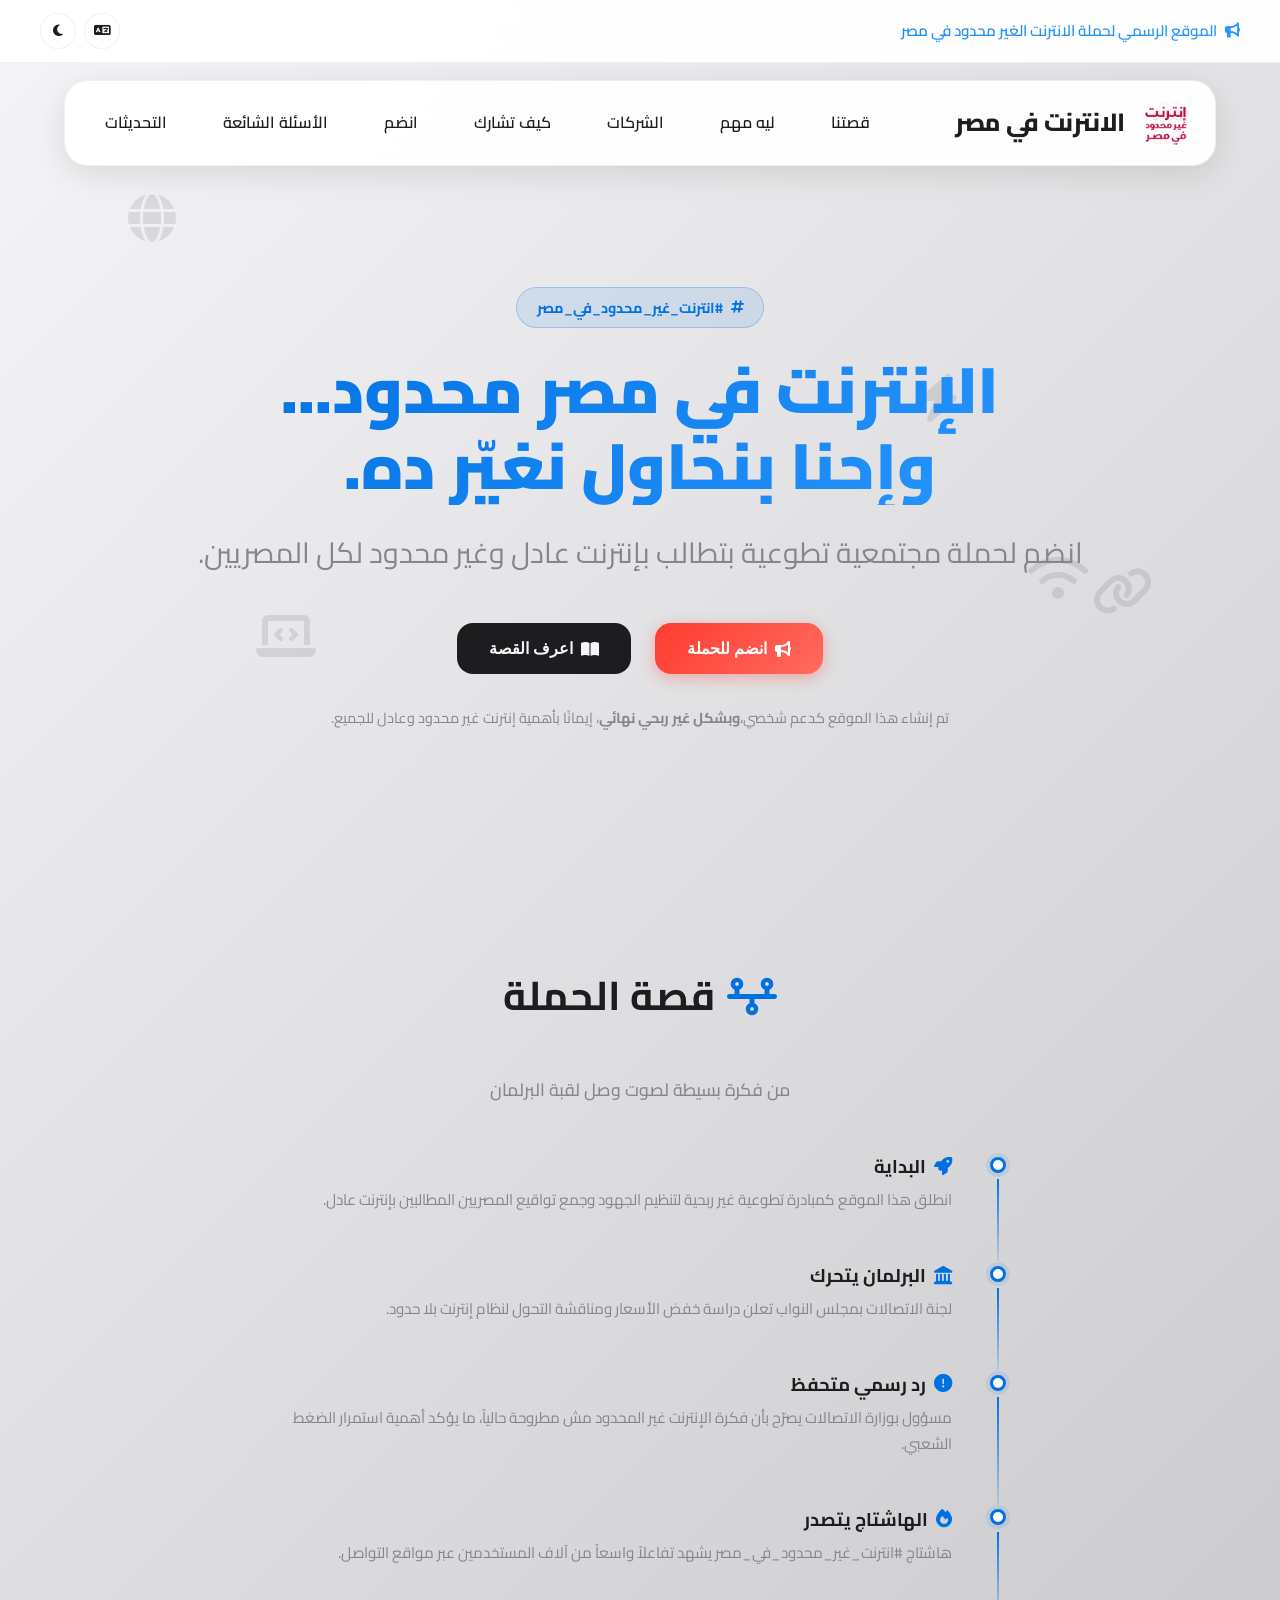
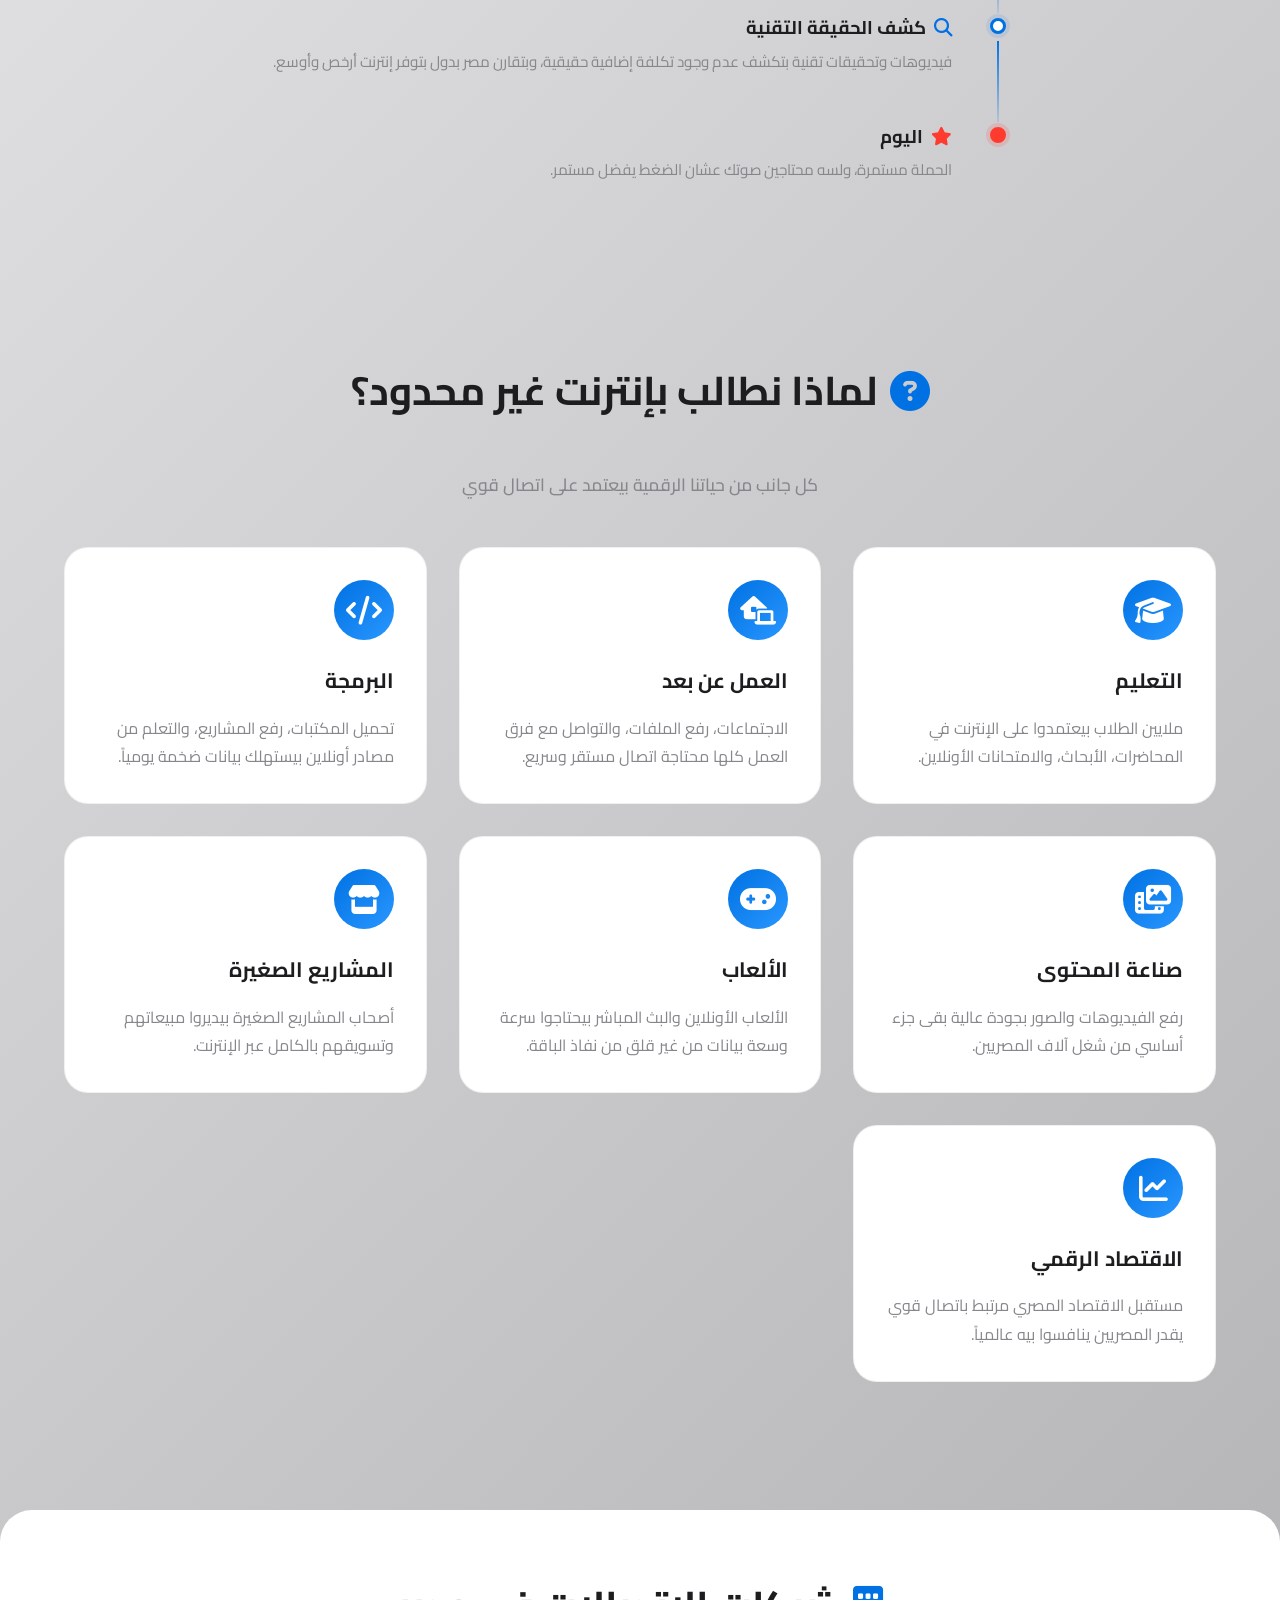
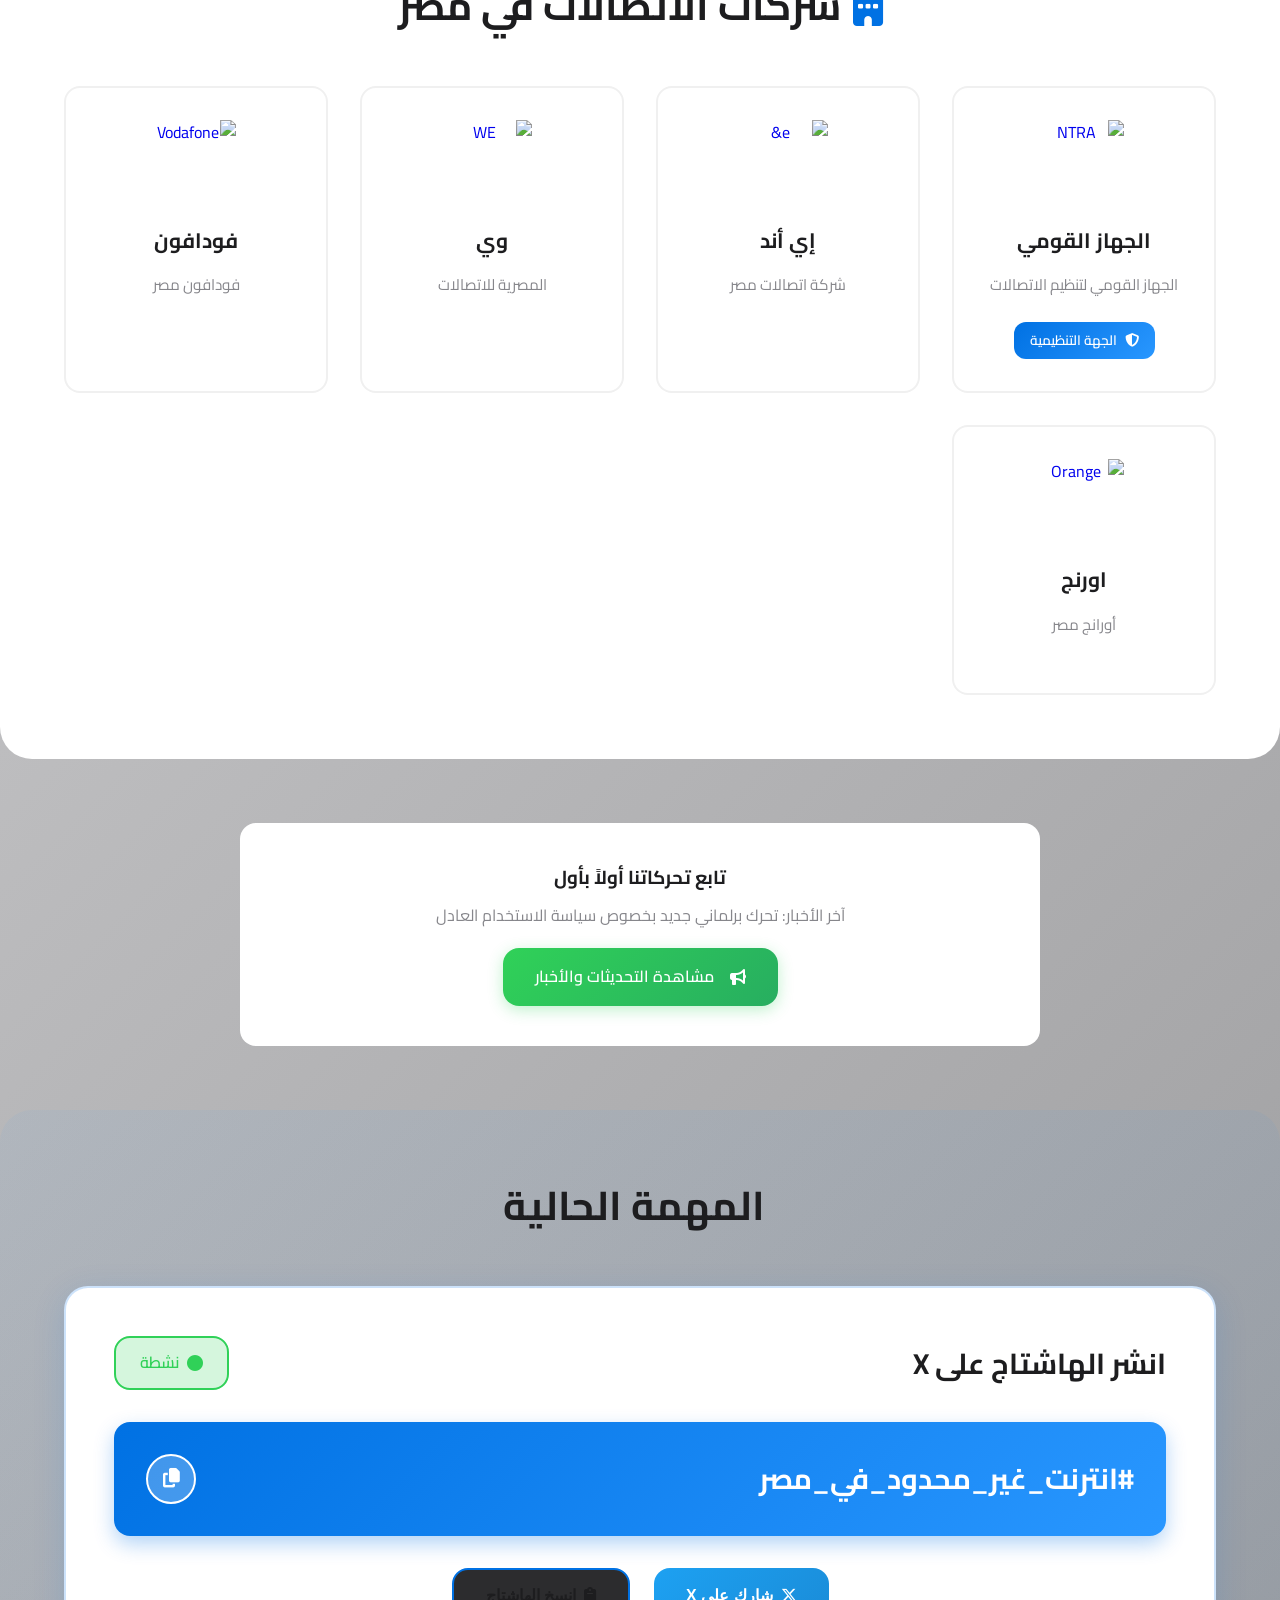
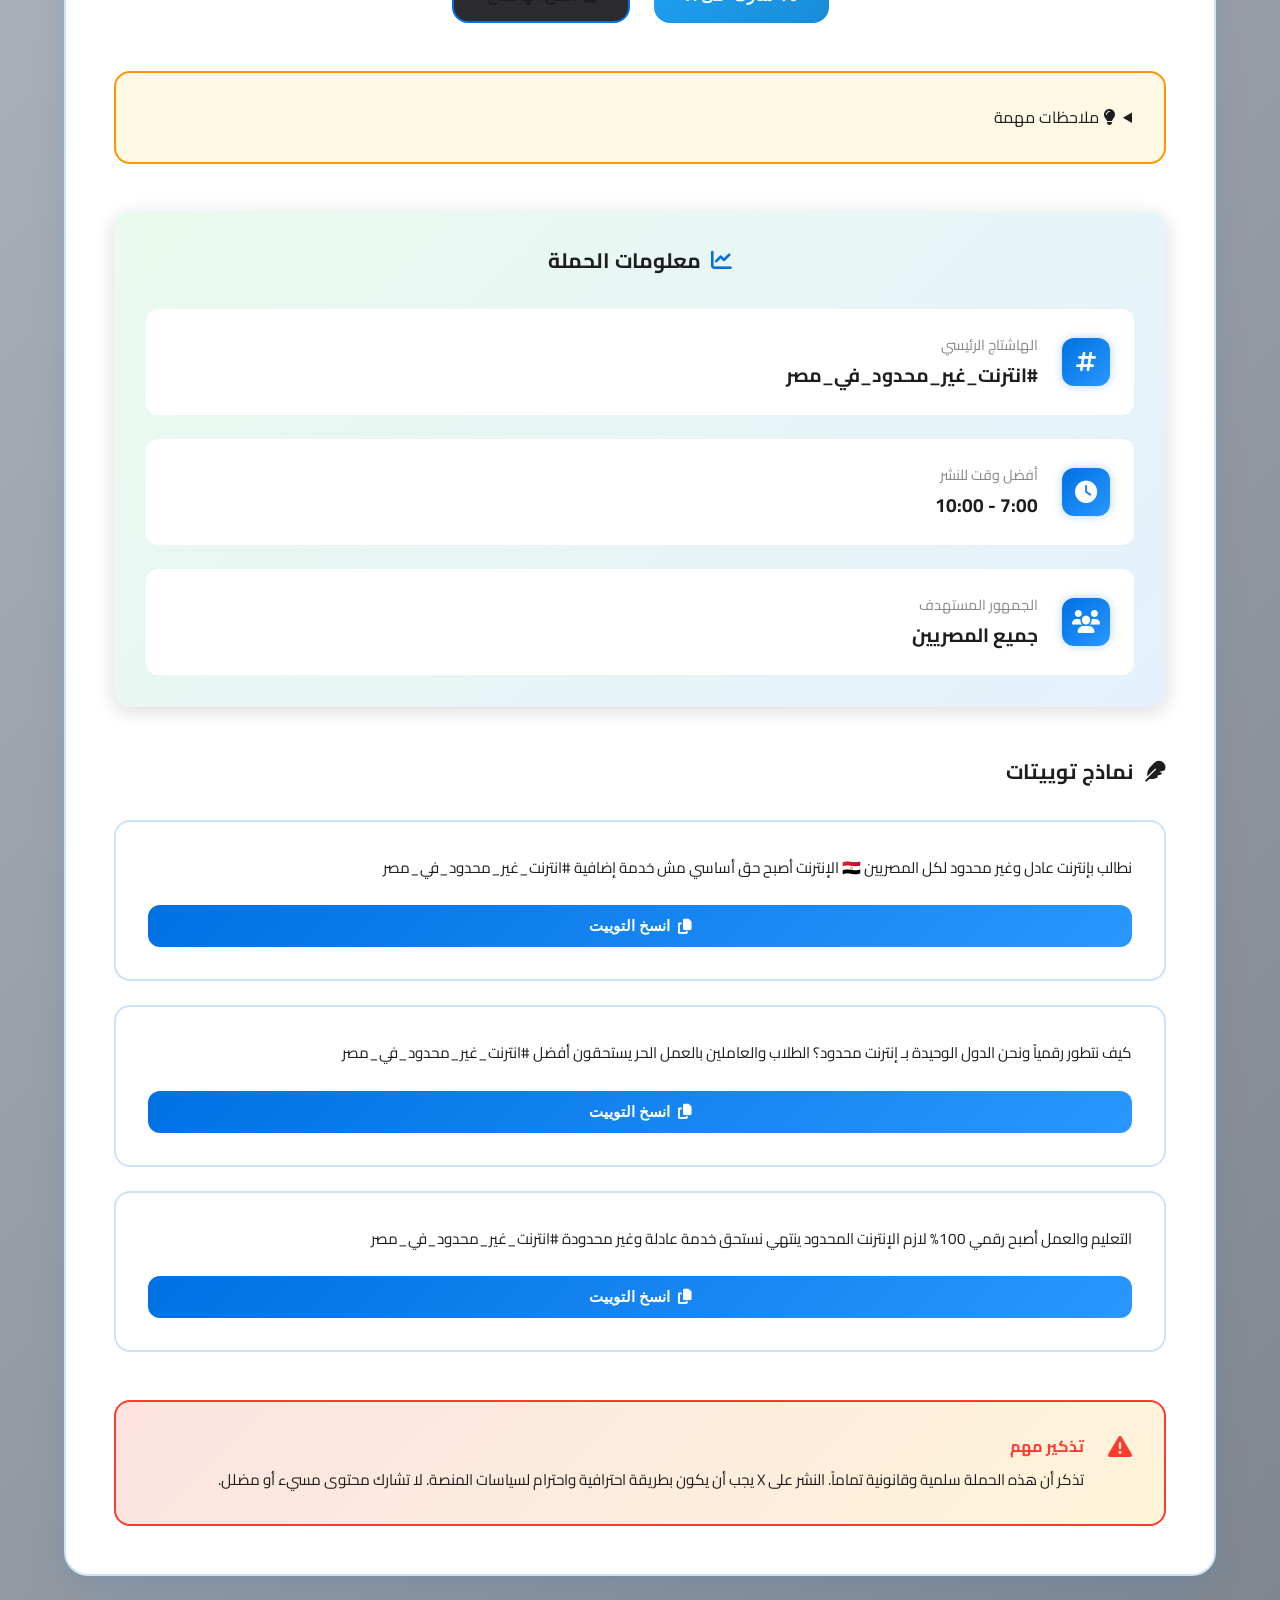
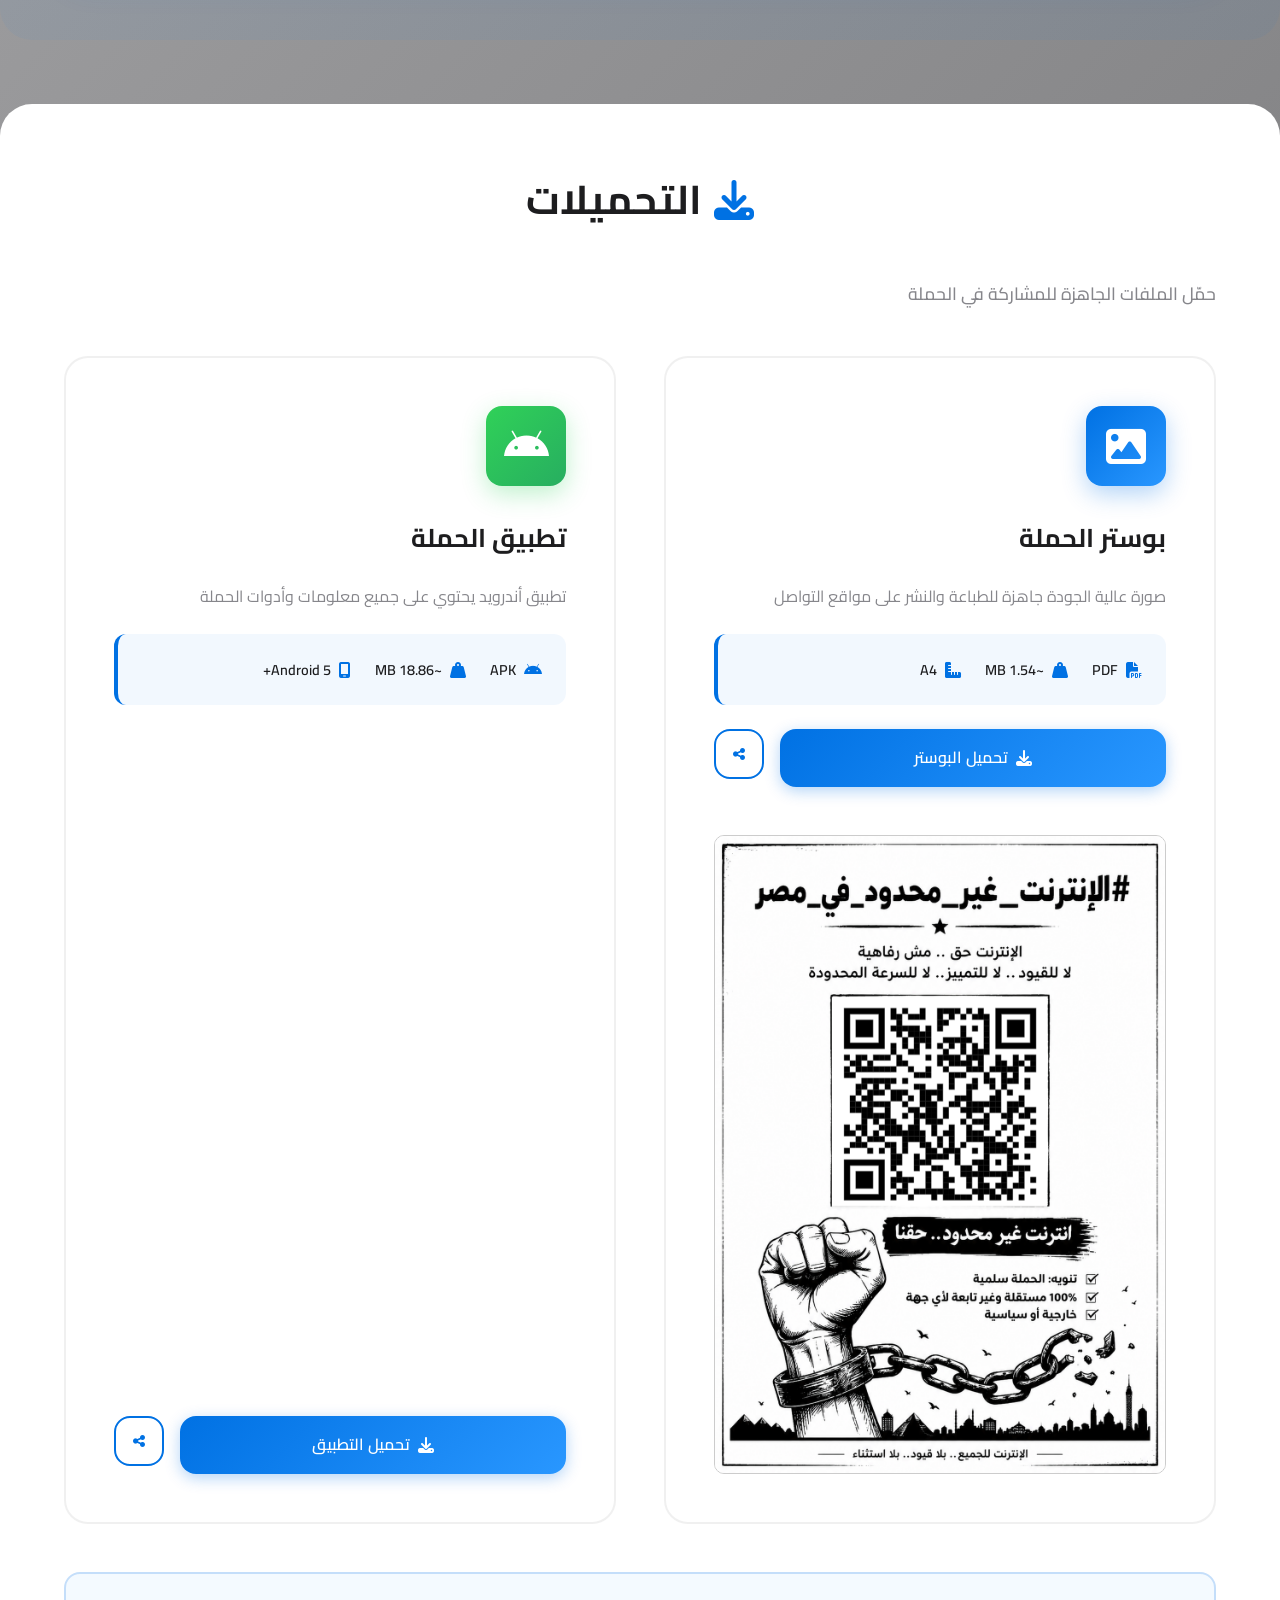
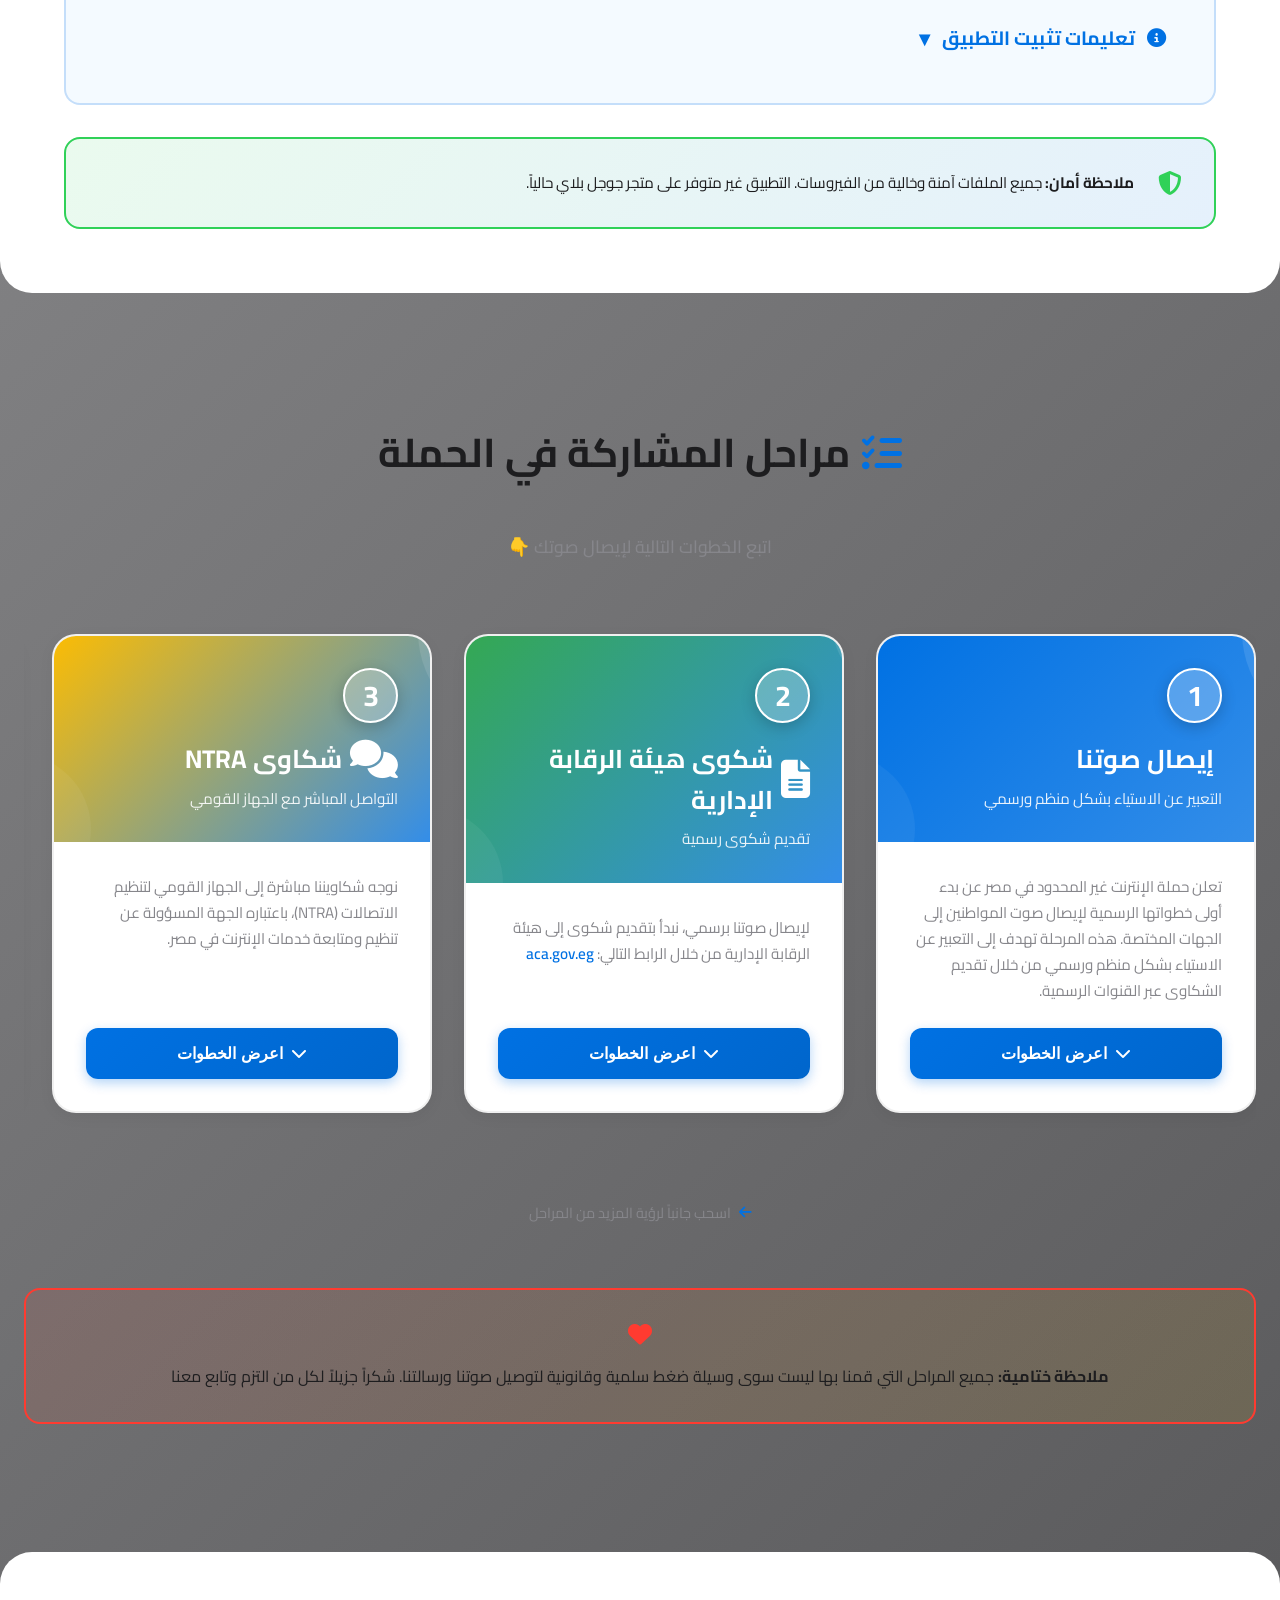
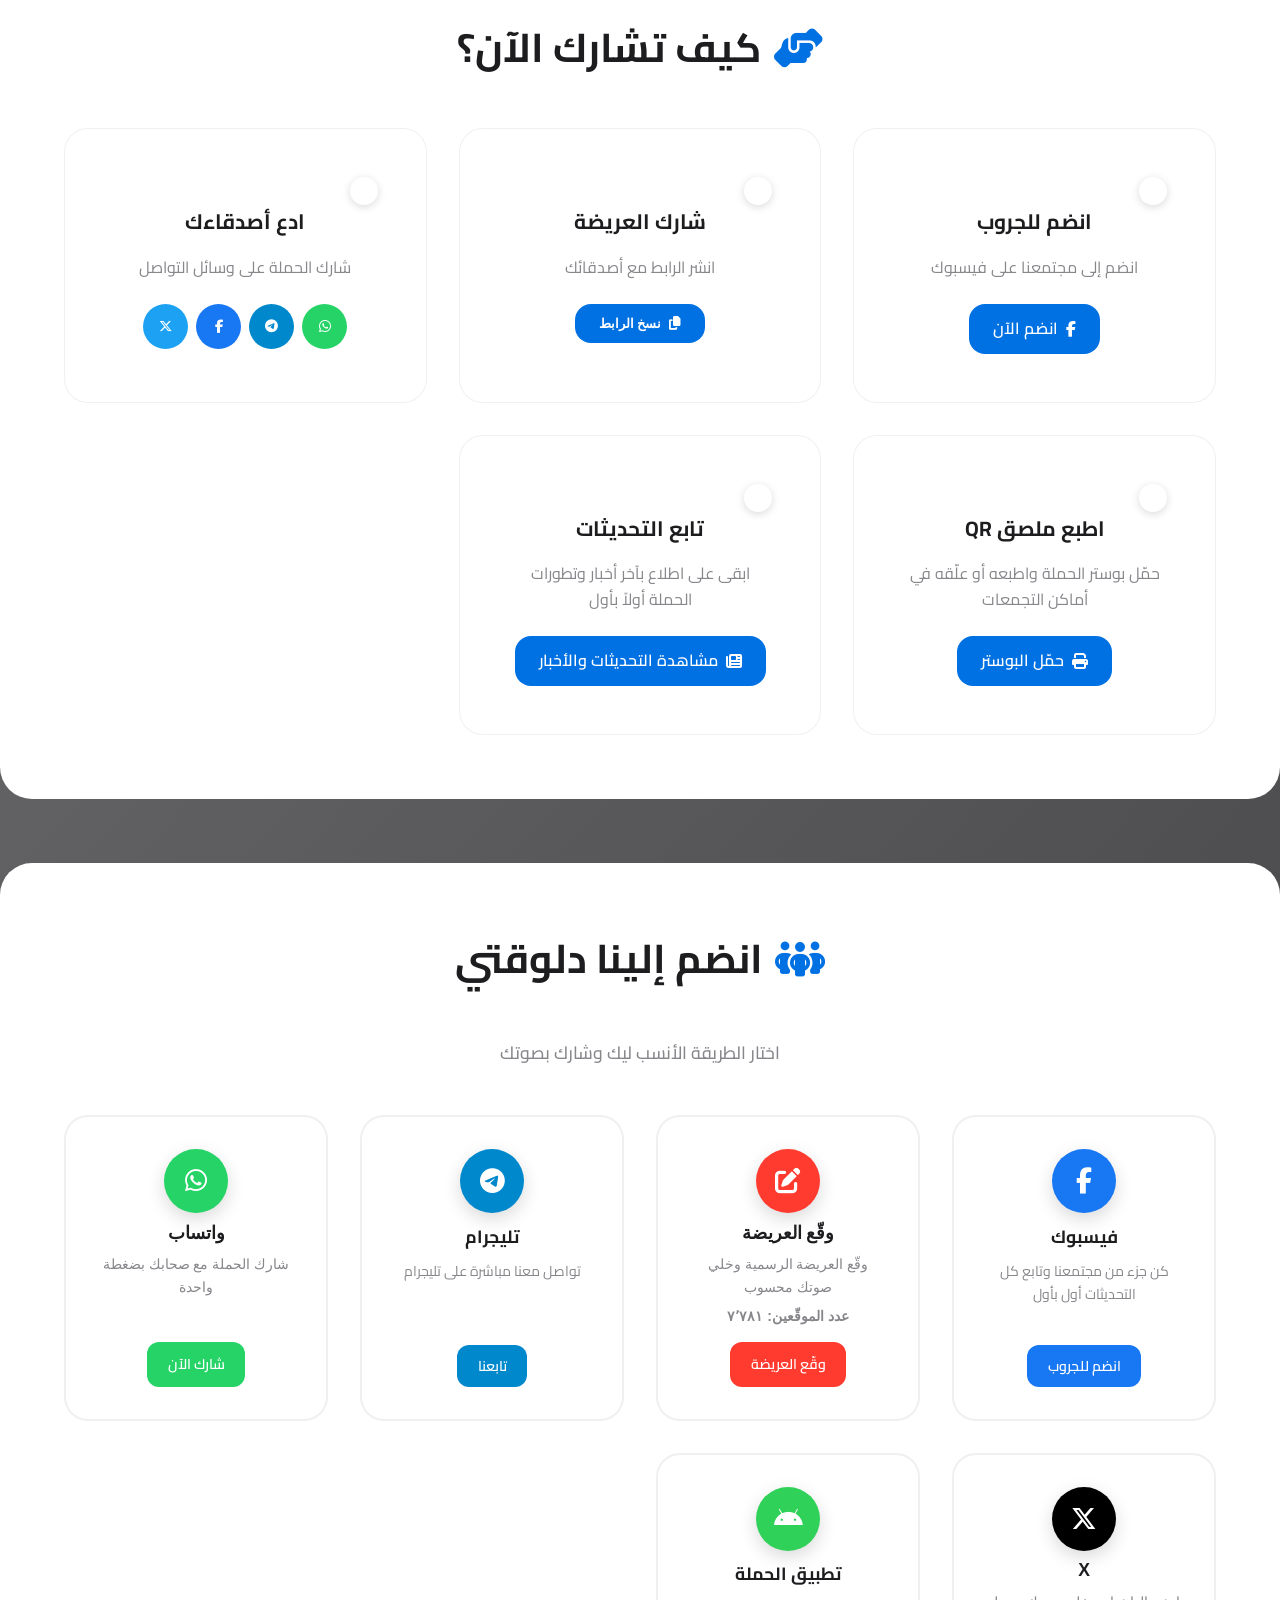
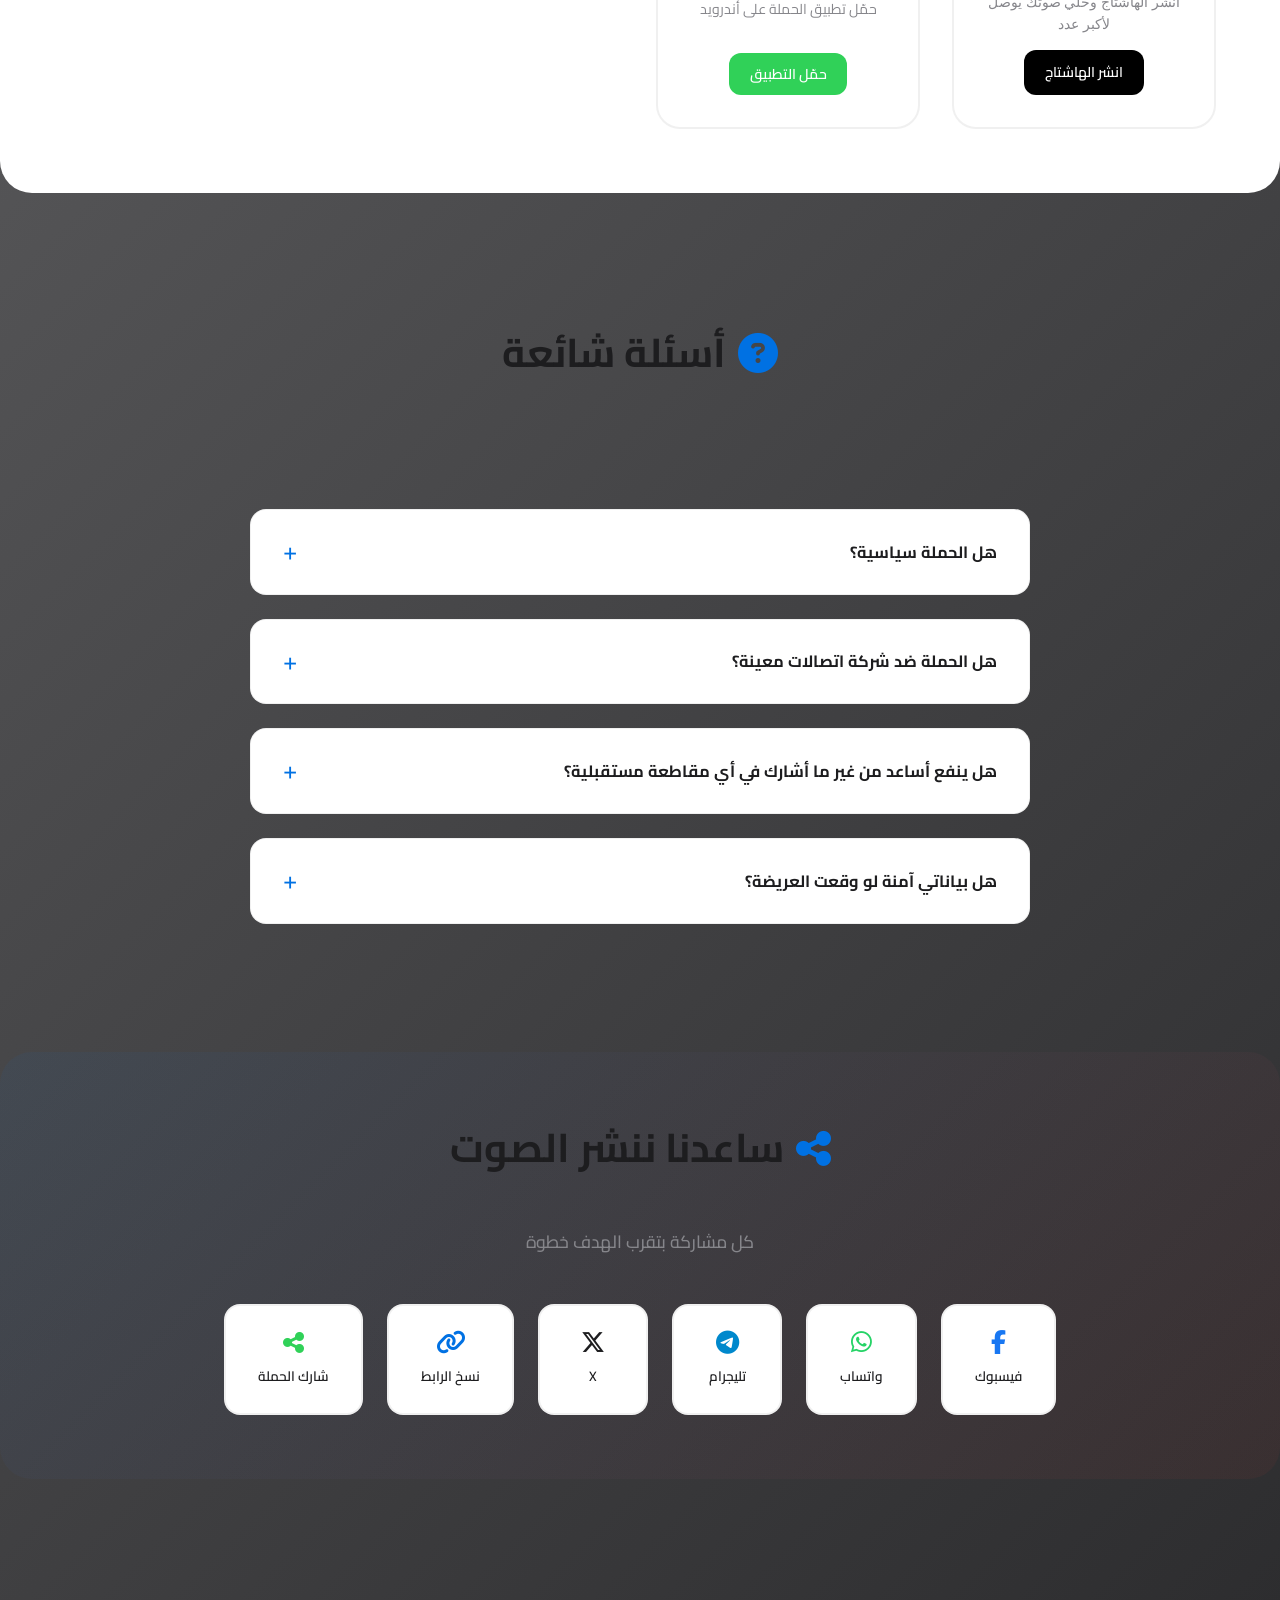
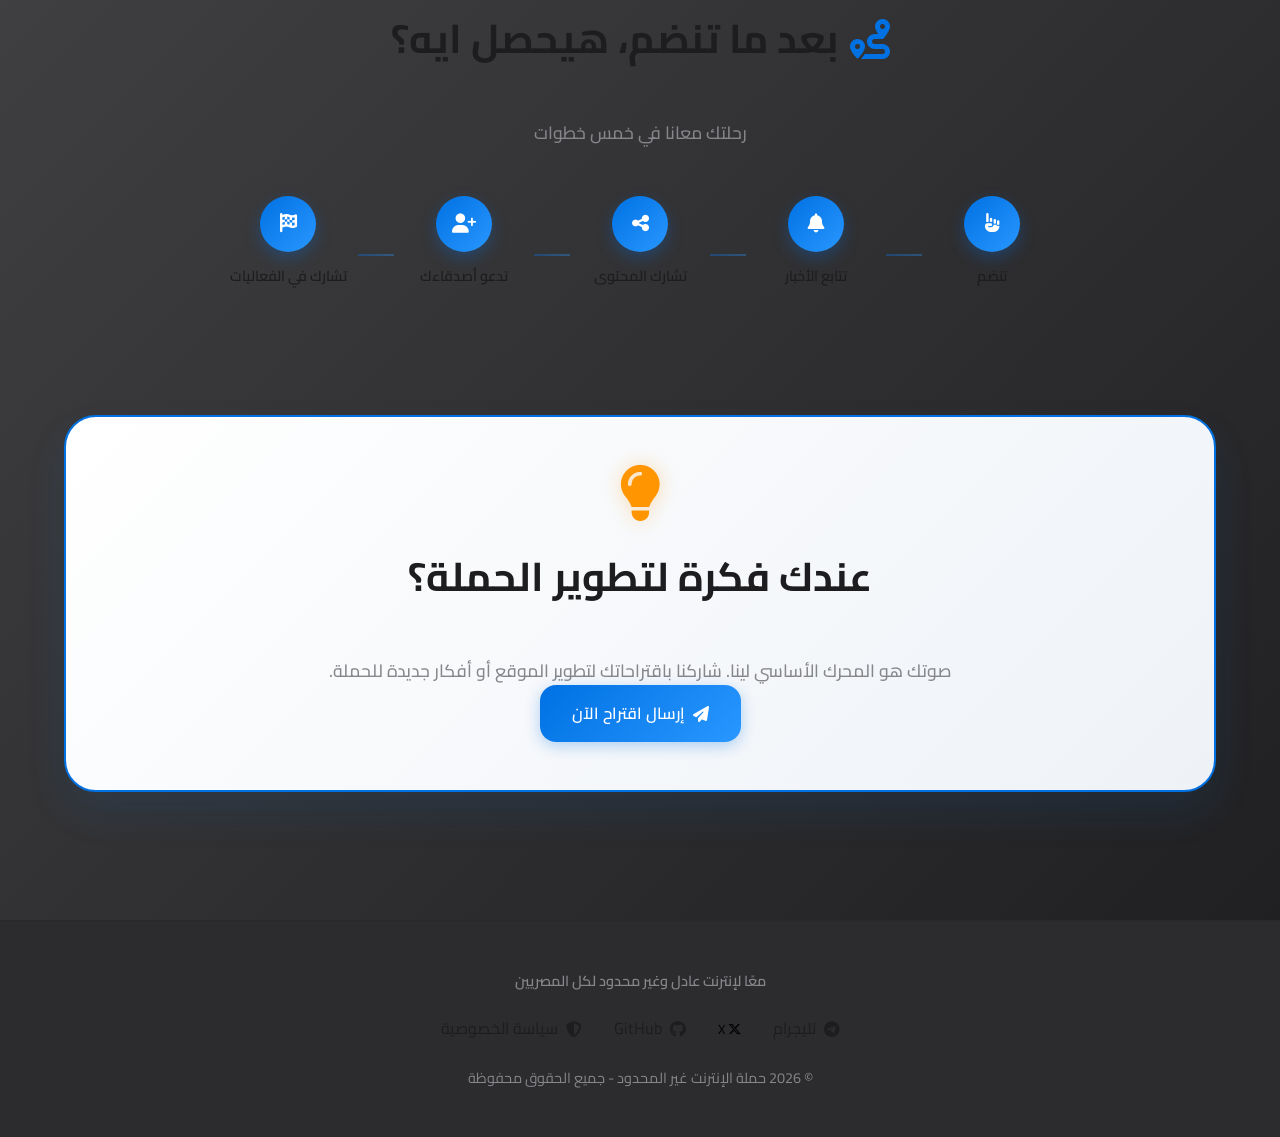
==== commit 134394f9: "Update" ====
--- a/index.html
+++ b/index.html
@@ -16,17 +16,19 @@
     
     <!-- Open Graph -->
     <meta property="og:type" content="website">
-    <meta property="og:title" content="حملة الإنترنت غير المحدود في مصر">
-    <meta property="og:description" content="انضم إلى الحملة الشعبية للمطالبة بإنترنت عادل">
-    <meta property="og:image" content="https://net4eg.github.io/unlimited-internet-egypt/banner.jpg">
-    <meta property="og:url" content="https://net4eg.github.io/unlimited-internet-egypt/">
-    <meta property="og:locale" content="ar_EG">
-    
-    <!-- Twitter Card -->
-    <meta name="twitter:card" content="summary_large_image">
-    <meta name="twitter:title" content="حملة الإنترنت غير المحدود في مصر">
-    <meta name="twitter:description" content="انضم إلى الحملة الشعبية للمطالبة بإنترنت عادل">
-    <meta name="twitter:image" content="https://net4eg.github.io/unlimited-internet-egypt/banner.jpg">
+<meta property="og:url" content="https://net4eg.github.io/unlimited-internet-egypt/">
+
+<meta property="og:title" content="الإنترنت غير المحدود في مصر">
+<meta property="og:description" content="انضم لحملة الإنترنت غير المحدود في مصر وساعدنا نوصل صوتنا.">
+
+<meta property="og:image" content="https://net4eg.github.io/unlimited-internet-egypt/banner.jpg">
+<meta property="og:image:width" content="1200">
+<meta property="og:image:height" content="630">
+
+<meta name="twitter:card" content="summary_large_image">
+<meta name="twitter:title" content="Unlimited Internet Egypt">
+<meta name="twitter:description" content="Join the campaign for Unlimited Internet in Egypt.">
+<meta name="twitter:image" content="https://net4eg.github.io/unlimited-internet-egypt/banner.jpg">
 
 
 <script type="application/ld+json">
@@ -155,9 +157,9 @@
         <div class="header-content">
             <div class="header-left">
                 <div class="logo-container">
-                    <i class="fas fa-wifi logo-icon"></i>
-                    <h1 id="siteTitle" data-translate="siteTitle">الانترنت في مصر</h1>
-                </div>
+                         <img src="img/logo.png" alt="Unlimited Internet Egypt" class="site-logo">
+                             <h1 id="siteTitle" data-translate="siteTitle">الانترنت في مصر</h1>
+                      </div>
             </div>
             <nav class="header-nav">
                 <button id="menuToggle" class="menu-icon" aria-label="القائمة">
--- a/style.css
+++ b/style.css
@@ -239,12 +239,31 @@
     animation: rotate 3s linear infinite;
 }
 
-#siteTitle {
-    font-size: 1.5rem;
-    font-weight: 700;
-    color: var(--text-light);
-}
-
+.site-logo{
+    width:52px;
+    height:52px;
+    object-fit:contain;
+    flex-shrink:0;
+    user-select:none;
+    transition:transform .25s ease;
+}
+
+.site-logo:hover{
+    transform:scale(1.08);
+}
+
+.logo-container{
+    display:flex;
+    align-items:center;
+    gap:14px;
+}
+
+#siteTitle{
+    font-size:1.55rem;
+    font-weight:800;
+    letter-spacing:-0.3px;
+    color:var(--text-light);
+}
 .nav-list {
     display: flex;
     gap: var(--spacing-md);
